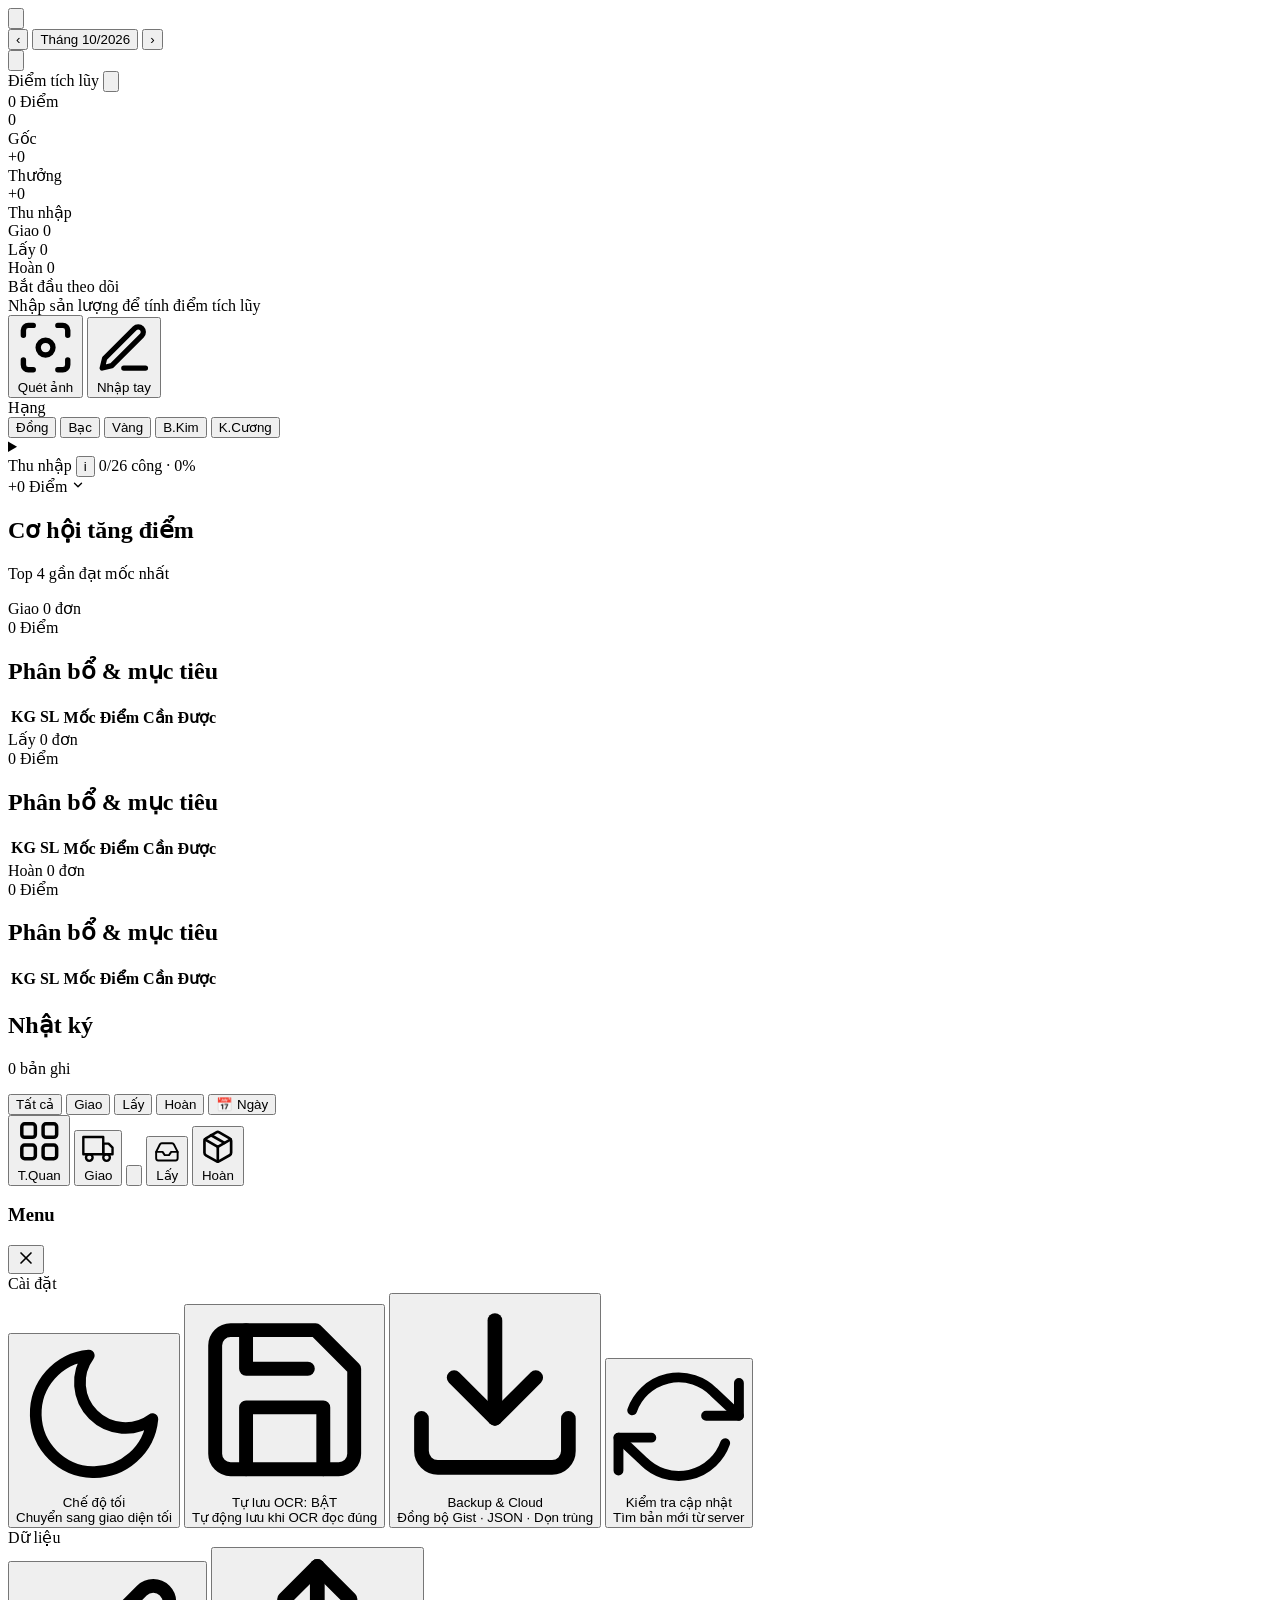
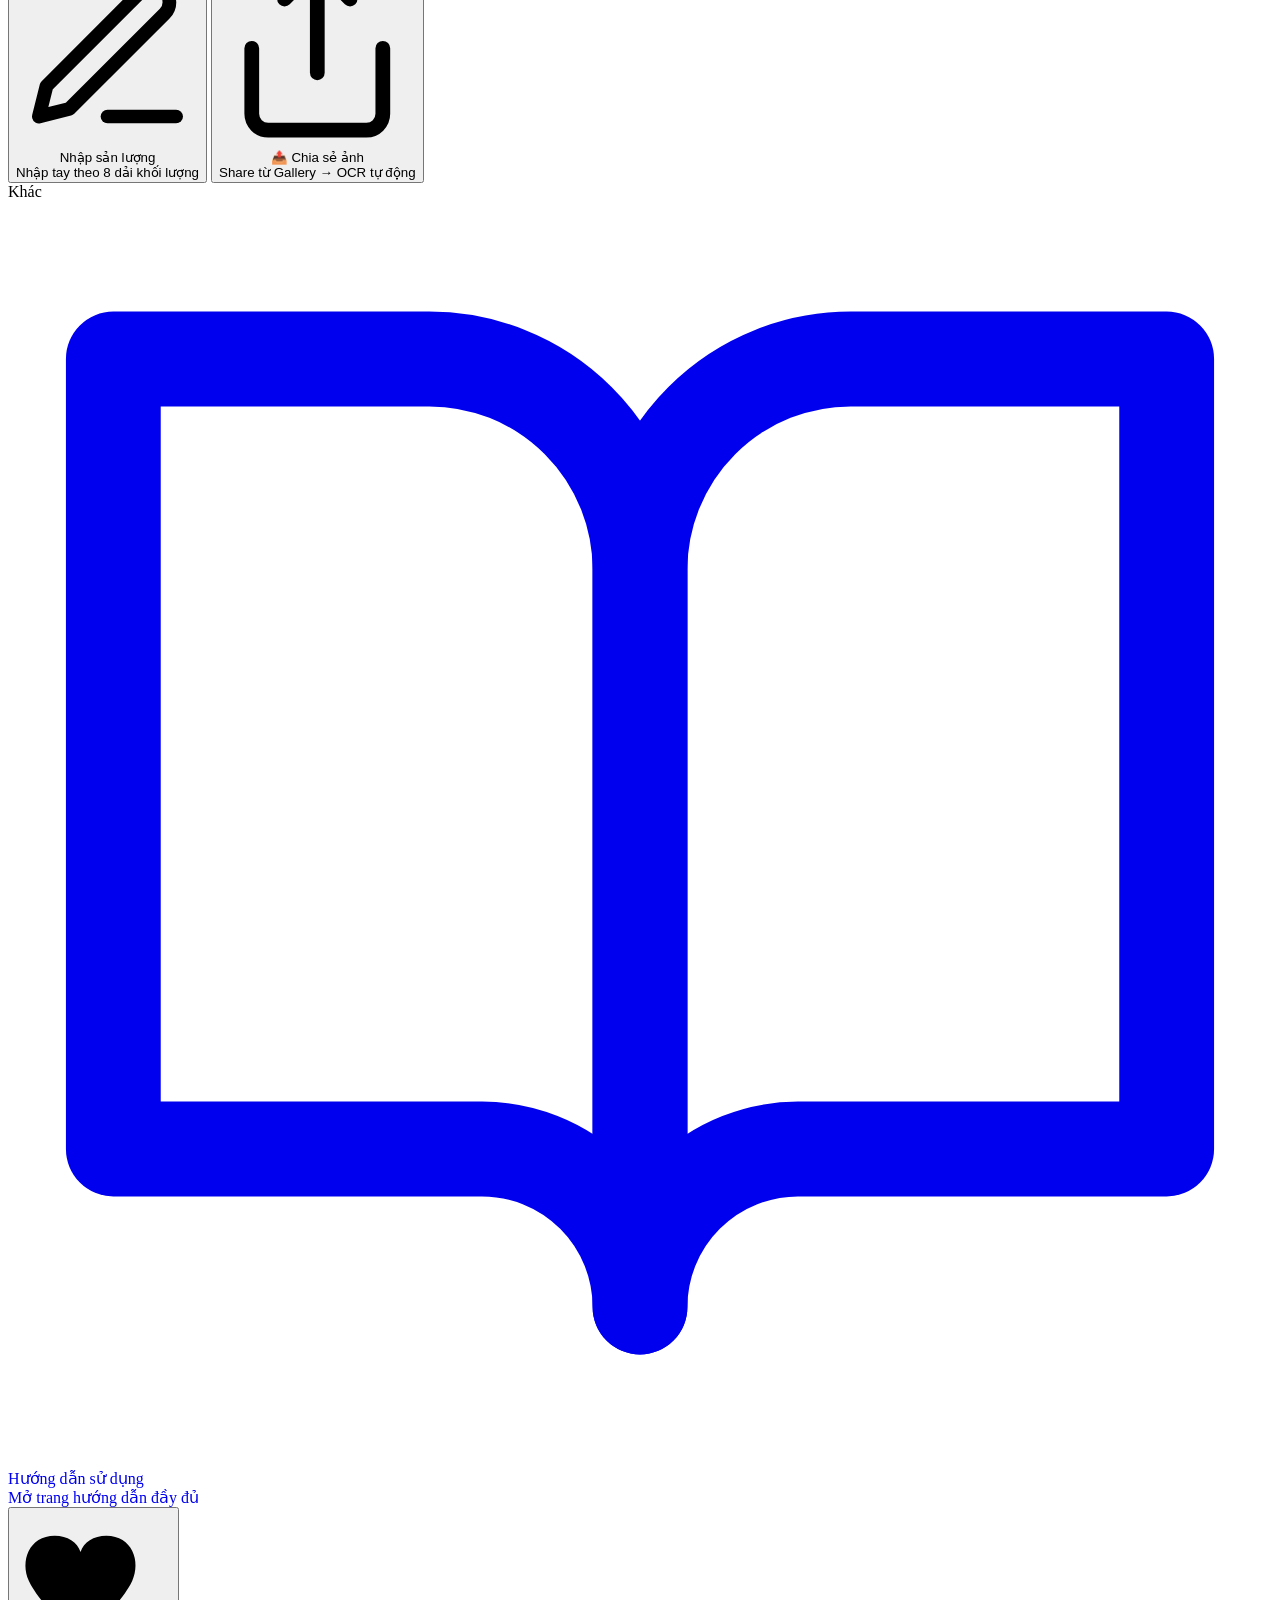
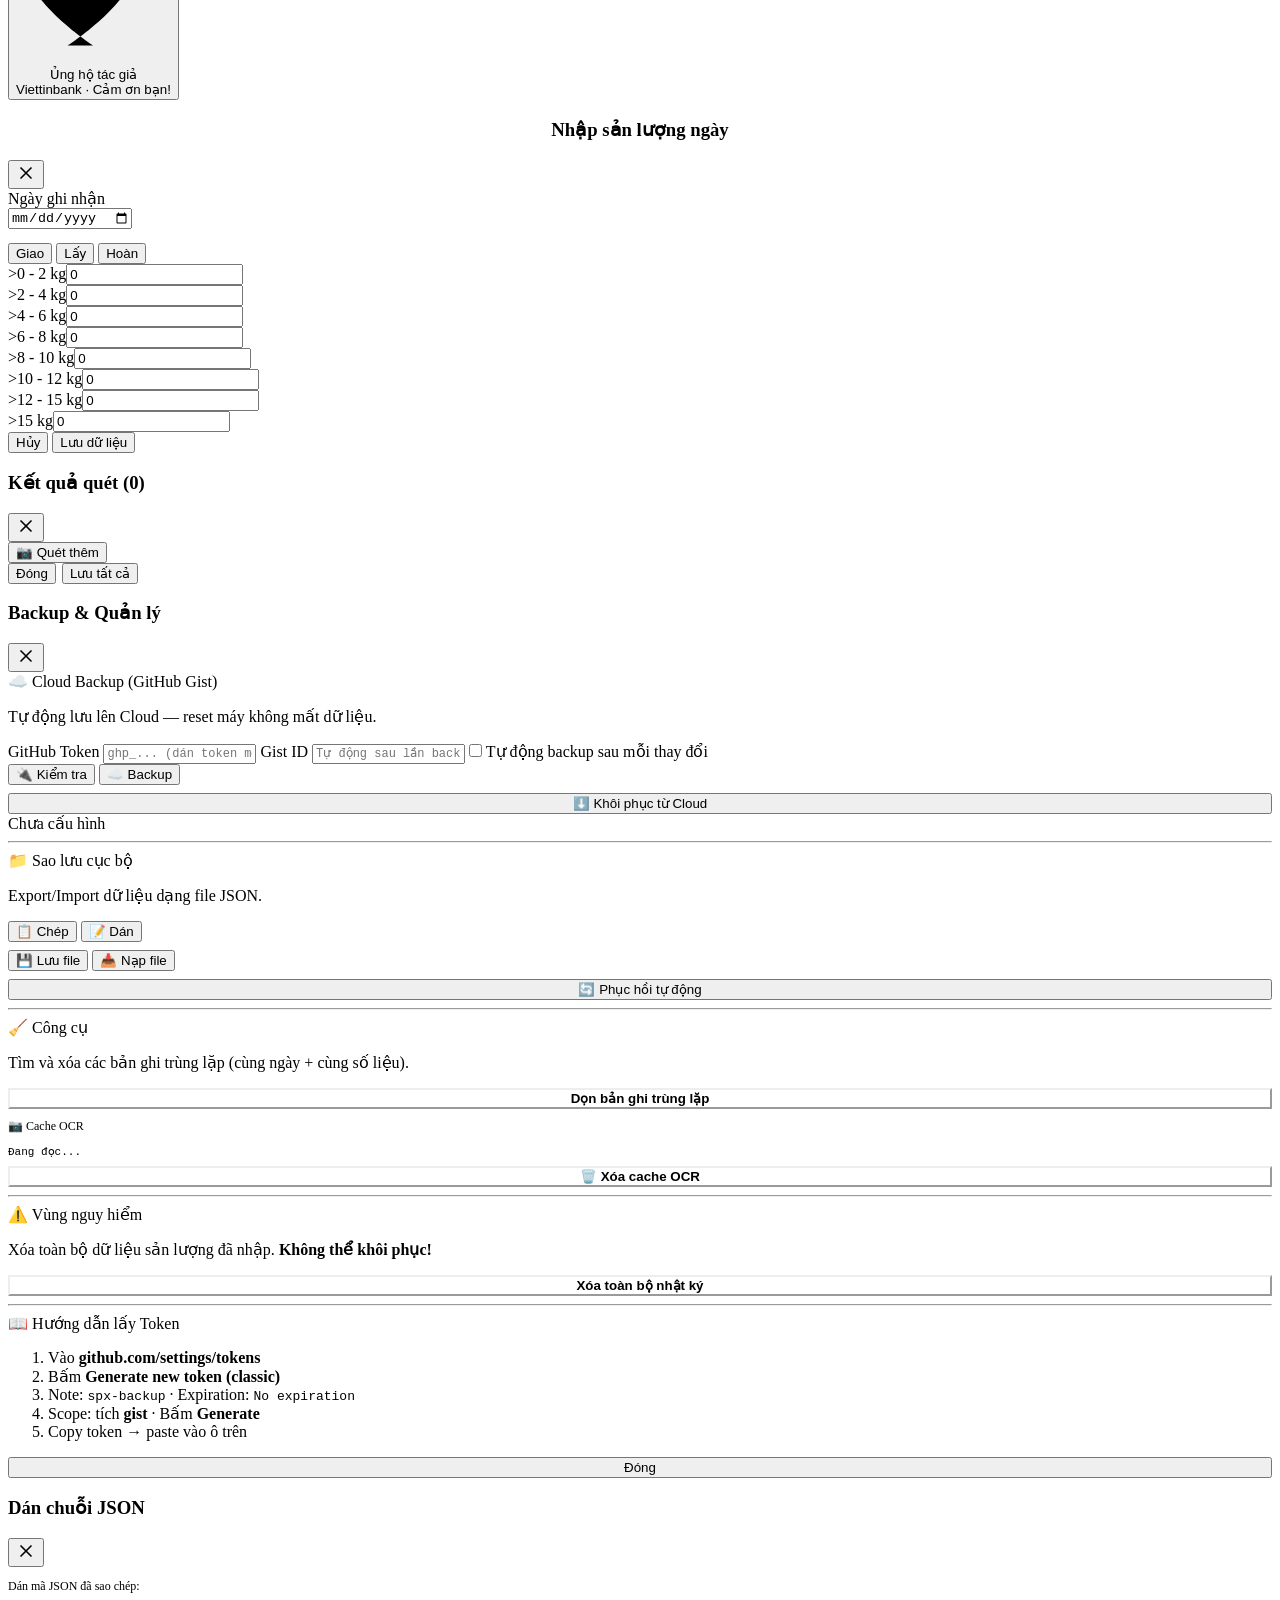
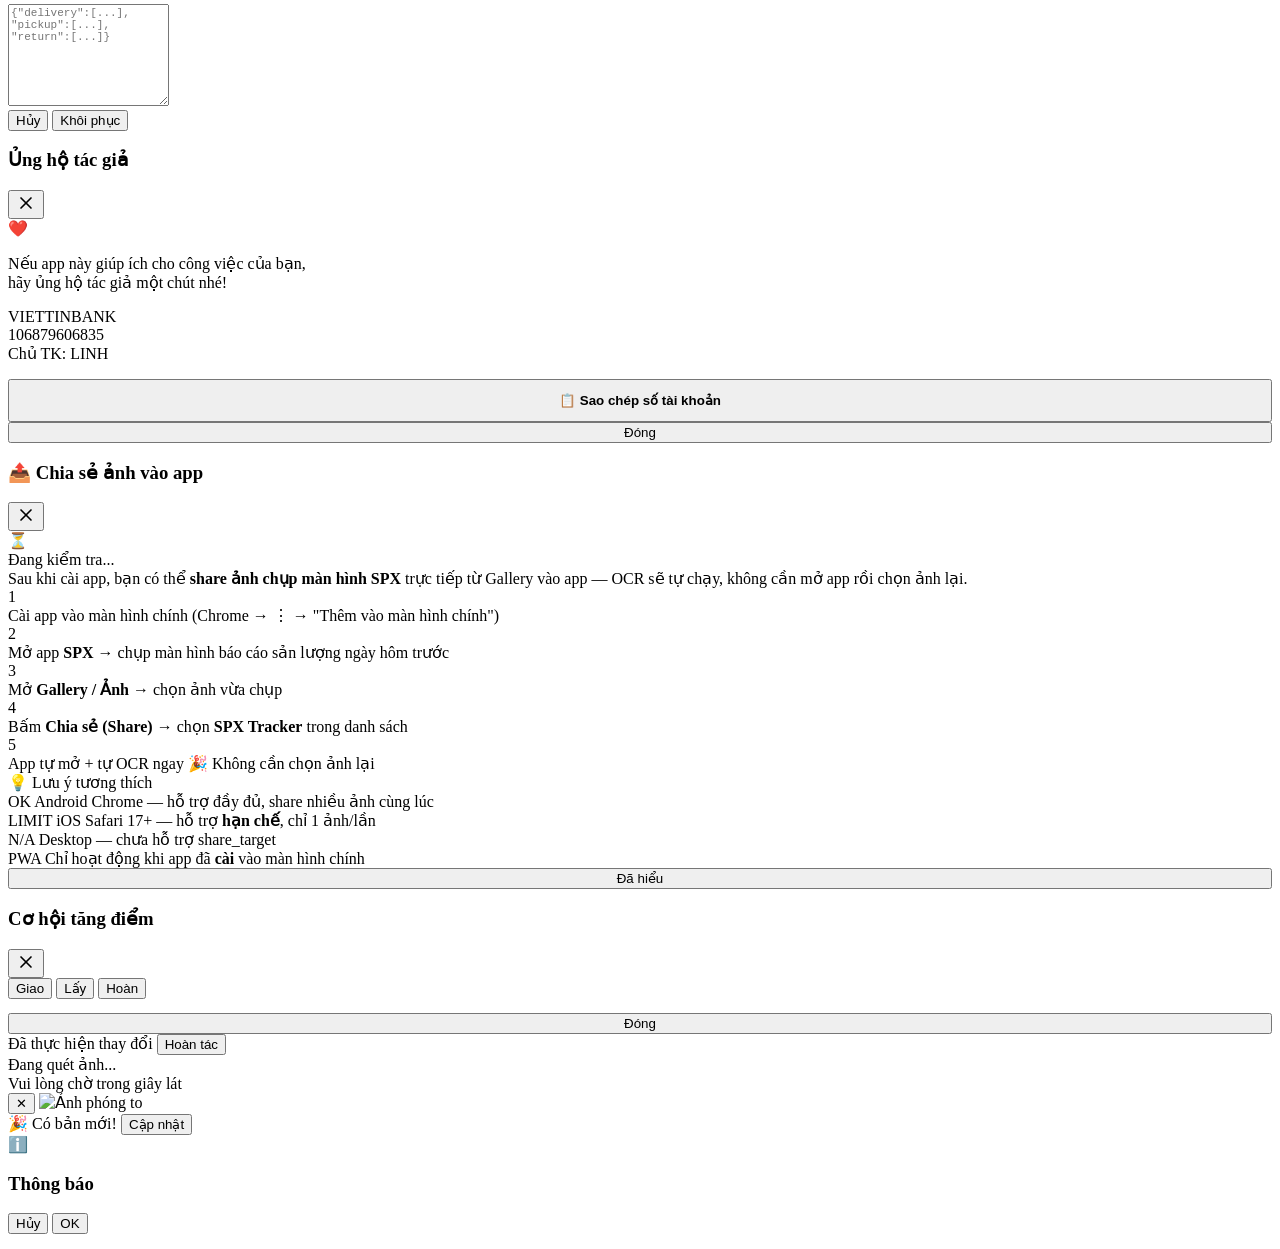
==== index.html @ a28129af "Add files via upload" ====
<!DOCTYPE html>
<html lang="vi">
<head>
<meta charset="UTF-8">
<meta name="viewport" content="width=device-width, initial-scale=1.0, maximum-scale=5.0, viewport-fit=cover">
<meta name="apple-mobile-web-app-capable" content="yes">
<meta name="apple-mobile-web-app-status-bar-style" content="black-translucent">
<meta name="theme-color" content="#f8fafc">
<meta name="description" content="Theo dõi sản lượng giao/lấy/hoàn và tính điểm SPX">
<title>Theo Dõi Sản Lượng & Điểm SPX</title>
<link rel="manifest" href="./manifest.json">
<link rel="apple-touch-icon" href="[data-uri]">
<meta name="apple-mobile-web-app-title" content="SPX Tracker">
<link rel="stylesheet" href="./css/style.css">
</head>
<body>

<div class="header-wrapper">
  <div class="header-card">
    <div class="header-row">
      <button class="header-icon-btn" onclick="openMenuModal()" aria-label="Menu">
        <svg viewBox="0 0 24 24" fill="none" stroke="currentColor" stroke-width="2.2" stroke-linecap="round">
          <line x1="3" y1="6" x2="21" y2="6"/>
          <line x1="3" y1="12" x2="21" y2="12"/>
          <line x1="3" y1="18" x2="21" y2="18"/>
        </svg>
      </button>

      <div class="period-cluster">
        <button class="period-arrow-btn" id="periodPrev" onclick="periodPrev()" aria-label="Tháng trước">‹</button>
        <button class="period-label" id="periodLabel" onclick="openPeriodPicker()">Tháng 10/2026</button>
        <button class="period-arrow-btn" id="periodNext" onclick="periodNext()" aria-label="Tháng sau">›</button>
      </div>

      <button class="header-icon-btn" onclick="openHistoryTab()" aria-label="Nhật ký">
        <svg viewBox="0 0 24 24" fill="none" stroke="currentColor" stroke-width="2.2" stroke-linecap="round" stroke-linejoin="round">
          <polyline points="1 4 1 10 7 10"/>
          <path d="M3.51 15a9 9 0 1 0 2.13-9.36L1 10"/>
          <polyline points="12 7 12 12 15 15"/>
        </svg>
      </button>
    </div>
  </div>
  <input type="month" id="monthPickerInput" style="display:none" onchange="jumpToMonth(this.value)">
</div>

<div class="layout-shell">
  <div class="content-area">

    <div id="reminderBanner" class="reminder-banner" style="display:none">
      <div class="reminder-banner-head">
        <span class="reminder-banner-icon" id="reminderIcon">⚠️</span>
        <span class="reminder-banner-title" id="reminderTitle">Chưa quét sản lượng</span>
        <button class="reminder-banner-close" onclick="dismissReminderBanner()" aria-label="Đóng">✕</button>
      </div>
      <div class="reminder-banner-sub" id="reminderSub"></div>
      <div class="reminder-banner-actions">
        <button class="reminder-btn-secondary" id="reminderSecondaryBtn" onclick="openHistoryTab()" style="display:none">Xem chi tiết</button>
        <button class="reminder-btn-primary" onclick="openOcrPicker()">📷 Quét ngay</button>
      </div>
    </div>

    <div class="tab-panel active" id="tab-overview">
      <main class="app-container">

        <section class="hero" id="overviewHero">
          <div class="hero-top">
            <span class="hero-eyebrow">
              Điểm tích lũy
              <button type="button" class="hero-info-btn" onclick="toggleHeroMetrics()" aria-label="Chi tiết">
                <svg viewBox="0 0 24 24" fill="none" stroke="currentColor" stroke-width="2" stroke-linecap="round" stroke-linejoin="round">
                  <circle cx="12" cy="12" r="9"/>
                  <line x1="12" y1="8" x2="12" y2="12"/>
                  <line x1="12" y1="16" x2="12.01" y2="16"/>
                </svg>
              </button>
            </span>
            <span class="hero-context" id="heroContext"></span>
          </div>

          <div class="hero-data" id="heroData">
            <div class="hero-row-main">
              <div class="hero-value hero-value-tappable" id="overallTotalPoints" onclick="toggleHeroMetrics()" role="button" tabindex="0" aria-label="Xem chi tiết">
                0 <span class="hero-value-unit">Điểm</span>
              </div>
            </div>

            <div class="hero-metrics-wrap" id="heroMetricsWrap">
              <div class="hero-metrics" id="heroMetrics">
                <div class="hero-metric">
                  <div class="hero-metric-value" id="heroBase">0</div>
                  <div class="hero-metric-label">Gốc</div>
                </div>
                <div class="hero-metric">
                  <div class="hero-metric-value" id="heroBonus">+0</div>
                  <div class="hero-metric-label">Thưởng</div>
                </div>
                <div class="hero-metric">
                  <div class="hero-metric-value" id="heroIncome">+0</div>
                  <div class="hero-metric-label">Thu nhập</div>
                </div>
              </div>
            </div>

            <div class="hero-tiles" id="heroTiles">
              <div class="hero-tile hero-tile-giao">
                <span class="hero-tile-label">Giao</span>
                <span class="hero-tile-value" id="heroTileDel">0</span>
              </div>
              <div class="hero-tile hero-tile-lay">
                <span class="hero-tile-label">Lấy</span>
                <span class="hero-tile-value" id="heroTilePick">0</span>
              </div>
              <div class="hero-tile hero-tile-hoan">
                <span class="hero-tile-label">Hoàn</span>
                <span class="hero-tile-value" id="heroTileRet">0</span>
              </div>
            </div>
          </div>

          <div class="hero-empty" id="heroEmpty">
            <div class="hero-empty-title">Bắt đầu theo dõi</div>
            <div class="hero-empty-sub">Nhập sản lượng để tính điểm tích lũy</div>
            <div class="hero-empty-cta">
              <button type="button" class="btn-cta-ocr" onclick="openOcrPicker()">
                <svg viewBox="0 0 24 24" fill="none" stroke="currentColor" stroke-width="2.2" stroke-linecap="round" stroke-linejoin="round">
                  <path d="M3 7V5a2 2 0 0 1 2-2h2"/>
                  <path d="M17 3h2a2 2 0 0 1 2 2v2"/>
                  <path d="M21 17v2a2 2 0 0 1-2 2h-2"/>
                  <path d="M7 21H5a2 2 0 0 1-2-2v-2"/>
                  <circle cx="12" cy="12" r="3"/>
                </svg>
                <span>Quét ảnh</span>
              </button>
              <button type="button" class="btn-cta-manual" onclick="openAddModal()">
                <svg viewBox="0 0 24 24" fill="none" stroke="currentColor" stroke-width="2.2" stroke-linecap="round" stroke-linejoin="round">
                  <path d="M12 20h9"/>
                  <path d="M16.5 3.5a2.121 2.121 0 0 1 3 3L7 19l-4 1 1-4L16.5 3.5z"/>
                </svg>
                <span>Nhập tay</span>
              </button>
            </div>
          </div>
        </section>

        <section class="card card-rank">
          <div class="rank-inline-row">
            <span class="rank-inline-label">Hạng</span>
            <div class="rank-pill-group rank-pill-group-inline">
              <button class="rank-pill" data-rank="dong"      onclick="setRankTier('dong', 0.10, this)">Đồng</button>
              <button class="rank-pill" data-rank="bac"       onclick="setRankTier('bac', 0.15, this)">Bạc</button>
              <button class="rank-pill" data-rank="vang"      onclick="setRankTier('vang', 0.20, this)">Vàng</button>
              <button class="rank-pill" data-rank="bach_kim"  onclick="setRankTier('bach_kim', 0.22, this)">B.Kim</button>
              <button class="rank-pill" data-rank="kim_cuong" onclick="setRankTier('kim_cuong', 0.26, this)">K.Cương</button>
            </div>
          </div>
        </section>

        <details class="card income-section" id="incomeDetails">
          <summary class="income-summary">
            <div class="income-summary-row">
              <div class="income-summary-left">
                <span class="income-summary-title">
                  Thu nhập
                  <button class="info-icon" type="button"
                          onclick="event.preventDefault(); event.stopPropagation(); showIncomeInfo()"
                          aria-label="Trợ giúp">i</button>
                </span>
                <span class="income-summary-days" id="incomeDayCount">0/26 công · 0%</span>
              </div>
              <div class="income-summary-right">
                <span class="income-summary-value" id="incomeTotalDisplay">+0 Điểm</span>
                <span class="income-chevron">
                  <svg width="14" height="14" viewBox="0 0 24 24" fill="none" stroke="currentColor" stroke-width="2.4" stroke-linecap="round" stroke-linejoin="round">
                    <polyline points="6 9 12 15 18 9"/>
                  </svg>
                </span>
              </div>
            </div>
            <div class="income-progress">
              <div class="income-progress-fill" id="incomeProgressFill"></div>
            </div>
          </summary>

          <div class="income-content">
            <div class="salary-month-hint" id="salaryMonthHint">📅 Áp dụng cho: Tháng 10/2026</div>

            <div class="income-row income-row-region">
              <span class="income-row-label">Khu vực tính công</span>
              <div class="region-pill-group">
                <button type="button" class="region-pill" data-region="mien" onclick="changeRegion('mien', this)">
                  <span>MIỀN TRUNG</span>
                </button>
                <button type="button" class="region-pill" data-region="hcm_hn" onclick="changeRegion('hcm_hn', this)">
                  <span>TP.HCM · HN</span>
                </button>
              </div>
            </div>
            <div class="income-row">
              <span class="income-row-label">LCB</span>
              <div class="income-row-input">
                <input type="number" inputmode="numeric" id="salaryBaseInput" value="0" min="0" oninput="saveSalaryConfig()" onchange="saveSalaryConfig()">
                <span class="income-unit">đ/tháng</span>
              </div>
            </div>
            <div class="income-row">
              <span class="income-row-label">Bưu cục</span>
              <div class="income-row-input">
                <input type="number" inputmode="numeric" id="manualBuuCucInput" value="0" min="0" oninput="saveManualPoints()" onchange="saveManualPoints()">
                <span class="income-unit">đ/tháng</span>
              </div>
            </div>
            <div class="income-row">
              <span class="income-row-label">Tài xế</span>
              <div class="income-row-input">
                <input type="number" inputmode="numeric" id="manualTaiXeInput" value="0" min="0" oninput="saveManualPoints()" onchange="saveManualPoints()">
                <span class="income-unit">đ/tháng</span>
              </div>
            </div>

            <div class="taixe-condition-banner" id="taixeConditionBanner" style="display:none">
              <div class="taixe-banner-head">
                <span class="taixe-banner-icon" id="taixeBannerIcon">⚠️</span>
                <span class="taixe-banner-title" id="taixeBannerTitle">Chưa đủ điều kiện cộng Tài xế</span>
              </div>
              <div class="taixe-banner-progress-text" id="taixeProgressText">
                Đơn Giao: 388/1,500
              </div>
              <div class="taixe-banner-progress-bar">
                <div class="taixe-banner-progress-fill" id="taixeProgressFill"></div>
              </div>
              <div class="taixe-banner-sub" id="taixeBannerSub">Còn thiếu 1,112 đơn</div>
            </div>

            <div class="income-summary-box">
              <div class="income-summary-line">
                <span>Lương 1 công</span>
                <span id="incomePerDayText">0 Điểm/công</span>
              </div>
              <div class="income-summary-line total">
                <span>Đã tích lũy</span>
                <b id="incomeTotalDisplayInner">+0 Điểm</b>
              </div>
            </div>
            <button class="btn btn-primary income-save-btn" onclick="forceSaveConfig()">Lưu cấu hình tháng này</button>
          </div>
        </details>

        <section class="card" id="opportunityCard">
          <div class="card-head">
            <div>
              <h2 class="card-title">Cơ hội tăng điểm</h2>
              <p class="card-sub">Top 4 gần đạt mốc nhất</p>
            </div>
          </div>
          <div id="overviewMilestoneList"></div>
          <button type="button" class="view-all-opp-btn" id="viewAllOpportunitiesBtn" onclick="openAllOpportunitiesModal()" style="display:none">
            <span>Xem tất cả</span>
            <svg viewBox="0 0 24 24" fill="none" stroke="currentColor" stroke-width="2.2" stroke-linecap="round" stroke-linejoin="round">
              <polyline points="9 18 15 12 9 6"/>
            </svg>
          </button>
        </section>

      </main>
    </div>

    <div class="tab-panel" id="tab-delivery">
      <main class="app-container">
        <section class="hero hero-sm hero-giao">
          <div class="hero-top">
            <span class="hero-eyebrow">Giao</span>
            <span class="hero-pill" id="delTotalOrders">0 đơn</span>
          </div>
          <div class="hero-value" id="delTotalPoints">0 <span class="hero-value-unit">Điểm</span></div>
        </section>
        <section class="card card-flush">
          <div class="card-head-pad">
            <h2 class="card-title">Phân bổ & mục tiêu</h2>
          </div>
          <div class="table-scroll table-clean">
            <table>
              <thead>
                <tr>
                  <th>KG</th>
                  <th>SL</th>
                  <th>Mốc</th>
                  <th>Điểm</th>
                  <th class="th-right">Cần</th>
                  <th class="th-right">Được</th>
                </tr>
              </thead>
              <tbody id="delTableBody"></tbody>
            </table>
          </div>
        </section>
      </main>
    </div>

    <div class="tab-panel" id="tab-pickup">
      <main class="app-container">
        <section class="hero hero-sm hero-lay">
          <div class="hero-top">
            <span class="hero-eyebrow">Lấy</span>
            <span class="hero-pill" id="pickTotalOrders">0 đơn</span>
          </div>
          <div class="hero-value" id="pickTotalPoints">0 <span class="hero-value-unit">Điểm</span></div>
        </section>
        <section class="card card-flush">
          <div class="card-head-pad">
            <h2 class="card-title">Phân bổ & mục tiêu</h2>
          </div>
          <div class="table-scroll table-clean">
            <table>
              <thead>
                <tr>
                  <th>KG</th>
                  <th>SL</th>
                  <th>Mốc</th>
                  <th>Điểm</th>
                  <th class="th-right">Cần</th>
                  <th class="th-right">Được</th>
                </tr>
              </thead>
              <tbody id="pickTableBody"></tbody>
            </table>
          </div>
        </section>
      </main>
    </div>

    <div class="tab-panel" id="tab-return">
      <main class="app-container">
        <section class="hero hero-sm hero-hoan">
          <div class="hero-top">
            <span class="hero-eyebrow">Hoàn</span>
            <span class="hero-pill" id="retTotalOrders">0 đơn</span>
          </div>
          <div class="hero-value" id="retTotalPoints">0 <span class="hero-value-unit">Điểm</span></div>
        </section>
        <section class="card card-flush">
          <div class="card-head-pad">
            <h2 class="card-title">Phân bổ & mục tiêu</h2>
          </div>
          <div class="table-scroll table-clean">
            <table>
              <thead>
                <tr>
                  <th>KG</th>
                  <th>SL</th>
                  <th>Mốc</th>
                  <th>Điểm</th>
                  <th class="th-right">Cần</th>
                  <th class="th-right">Được</th>
                </tr>
              </thead>
              <tbody id="retTableBody"></tbody>
            </table>
          </div>
        </section>
      </main>
    </div>

    <div class="tab-panel" id="tab-history">
      <main class="app-container">
        <section class="card">
          <div class="card-head">
            <div>
              <h2 class="card-title">Nhật ký</h2>
              <p class="card-sub" id="histCountNote">0 bản ghi</p>
            </div>
          </div>
          <div class="filter-bar">
            <button class="filter-btn active" onclick="setHistFilter('all', this)">Tất cả</button>
            <button class="filter-btn" onclick="setHistFilter('delivery', this)">Giao</button>
            <button class="filter-btn" onclick="setHistFilter('pickup', this)">Lấy</button>
            <button class="filter-btn" onclick="setHistFilter('return', this)">Hoàn</button>
            <button class="filter-btn filter-btn-date" id="histFilterDateBtn" onclick="openHistoryDatePicker()">📅 Ngày</button>
          </div>

          <div id="historyEntries"></div>
        </section>
      </main>
    </div>

  </div>
</div>

<aside class="bottom-nav">
  <button class="nav-btn active" data-tab="overview" onclick="switchMainTab('overview', this)" aria-label="Tổng quan">
    <svg class="nav-icon" viewBox="0 0 24 24" fill="none" stroke="currentColor" stroke-width="1.8" stroke-linecap="round" stroke-linejoin="round">
      <rect x="3" y="3" width="7" height="7" rx="1.5"/>
      <rect x="14" y="3" width="7" height="7" rx="1.5"/>
      <rect x="3" y="14" width="7" height="7" rx="1.5"/>
      <rect x="14" y="14" width="7" height="7" rx="1.5"/>
    </svg>
    <span class="nav-label">T.Quan</span>
  </button>

  <button class="nav-btn" data-tab="delivery" onclick="switchMainTab('delivery', this)" aria-label="Giao">
    <svg class="nav-icon" viewBox="0 0 24 24" fill="none" stroke="currentColor" stroke-width="1.8" stroke-linecap="round" stroke-linejoin="round">
      <path d="M1 3h15v13H1z"/>
      <path d="M16 8h4l3 3v5h-7V8z"/>
      <circle cx="5.5" cy="18.5" r="2.5"/>
      <circle cx="18.5" cy="18.5" r="2.5"/>
    </svg>
    <span class="nav-label">Giao</span>
  </button>

  <button class="nav-btn-fab" onclick="openOcrPicker()" aria-label="Quét ảnh">
    <span class="fab-icon">
      <svg viewBox="0 0 24 24" fill="none" stroke="currentColor" stroke-width="2" stroke-linecap="round" stroke-linejoin="round">
        <path d="M3 7V5a2 2 0 0 1 2-2h2"/>
        <path d="M17 3h2a2 2 0 0 1 2 2v2"/>
        <path d="M21 17v2a2 2 0 0 1-2 2h-2"/>
        <path d="M7 21H5a2 2 0 0 1-2-2v-2"/>
        <circle cx="12" cy="12" r="3"/>
      </svg>
    </span>
  </button>

  <button class="nav-btn" data-tab="pickup" onclick="switchMainTab('pickup', this)" aria-label="Lấy">
    <svg class="nav-icon" viewBox="0 0 24 24" fill="none" stroke="currentColor" stroke-width="1.8" stroke-linecap="round" stroke-linejoin="round">
      <path d="M22 12h-6l-2 3h-4l-2-3H2"/>
      <path d="M5.45 5.11 2 12v6a2 2 0 0 0 2 2h16a2 2 0 0 0 2-2v-6l-3.45-6.89A2 2 0 0 0 16.76 4H7.24a2 2 0 0 0-1.79 1.11z"/>
    </svg>
    <span class="nav-label">Lấy</span>
  </button>

  <button class="nav-btn" data-tab="return" onclick="switchMainTab('return', this)" aria-label="Hoàn">
    <svg class="nav-icon" viewBox="0 0 24 24" fill="none" stroke="currentColor" stroke-width="1.8" stroke-linecap="round" stroke-linejoin="round">
      <path d="M16.5 9.4 7.5 4.21"/>
      <path d="M21 16V8a2 2 0 0 0-1-1.73l-7-4a2 2 0 0 0-2 0l-7 4A2 2 0 0 0 3 8v8a2 2 0 0 0 1 1.73l7 4a2 2 0 0 0 2 0l7-4A2 2 0 0 0 21 16z"/>
      <polyline points="3.27 6.96 12 12.01 20.73 6.96"/>
      <line x1="12" y1="22.08" x2="12" y2="12"/>
    </svg>
    <span class="nav-label">Hoàn</span>
  </button>
</aside>

<input type="file" id="ocrFileInput" accept="image/*" multiple style="display:none;" onchange="handleOcrImage(event)">
<input type="date" id="historyDatePickerInput" style="display:none" onchange="applyHistoryDateFilter(this.value)">

<div class="modal-shade" id="menuModal" onclick="if(event.target===this)closeMenuModal()">
  <div class="modal-box menu-modal-box">
    <div class="modal-box-head">
      <h3>Menu</h3>
      <button class="modal-close-btn" onclick="closeMenuModal()" aria-label="Đóng">
        <svg width="20" height="20" viewBox="0 0 24 24" fill="none" stroke="currentColor" stroke-width="2" stroke-linecap="round">
          <line x1="18" y1="6" x2="6" y2="18"/>
          <line x1="6" y1="6" x2="18" y2="18"/>
        </svg>
      </button>
    </div>
    <div class="modal-body menu-body">

      <div class="menu-section-label">Cài đặt</div>
      <button class="menu-item" onclick="toggleThemeFromMenu()">
        <span class="menu-icon">
          <svg viewBox="0 0 24 24" fill="none" stroke="currentColor" stroke-width="1.8" stroke-linecap="round" stroke-linejoin="round">
            <path d="M21 12.79A9 9 0 1 1 11.21 3 7 7 0 0 0 21 12.79z"/>
          </svg>
        </span>
        <div class="menu-text">
          <div class="menu-title" id="menuThemeTitle">Chế độ tối</div>
          <div class="menu-sub" id="menuThemeSub">Chuyển sang giao diện tối</div>
        </div>
      </button>

      <button class="menu-item" onclick="toggleAutoSaveOCRFromMenu()">
        <span class="menu-icon">
          <svg viewBox="0 0 24 24" fill="none" stroke="currentColor" stroke-width="1.8" stroke-linecap="round" stroke-linejoin="round">
            <path d="M19 21H5a2 2 0 0 1-2-2V5a2 2 0 0 1 2-2h11l5 5v11a2 2 0 0 1-2 2z"/>
            <polyline points="17 21 17 13 7 13 7 21"/>
            <polyline points="7 3 7 8 15 8"/>
          </svg>
        </span>
        <div class="menu-text">
          <div class="menu-title" id="menuAutoSaveTitle">Tự lưu OCR: BẬT</div>
          <div class="menu-sub" id="menuAutoSaveSub">Tự động lưu khi OCR đọc đúng</div>
        </div>
      </button>

      <button class="menu-item" onclick="closeMenuModal();openSettingsModal()">
        <span class="menu-icon">
          <svg viewBox="0 0 24 24" fill="none" stroke="currentColor" stroke-width="1.8" stroke-linecap="round" stroke-linejoin="round">
            <path d="M21 15v4a2 2 0 0 1-2 2H5a2 2 0 0 1-2-2v-4"/>
            <polyline points="7 10 12 15 17 10"/>
            <line x1="12" y1="15" x2="12" y2="3"/>
          </svg>
        </span>
        <div class="menu-text">
          <div class="menu-title">Backup & Cloud</div>
          <div class="menu-sub">Đồng bộ Gist · JSON · Dọn trùng</div>
        </div>
      </button>

      <button class="menu-item" onclick="closeMenuModal();checkVersion()">
        <span class="menu-icon">
          <svg viewBox="0 0 24 24" fill="none" stroke="currentColor" stroke-width="1.8" stroke-linecap="round" stroke-linejoin="round">
            <polyline points="23 4 23 10 17 10"/>
            <polyline points="1 20 1 14 7 14"/>
            <path d="M3.51 9a9 9 0 0 1 14.85-3.36L23 10M1 14l4.64 4.36A9 9 0 0 0 20.49 15"/>
          </svg>
        </span>
        <div class="menu-text">
          <div class="menu-title">Kiểm tra cập nhật</div>
          <div class="menu-sub">Tìm bản mới từ server</div>
        </div>
      </button>

      <div class="menu-section-label">Dữ liệu</div>
      <button class="menu-item" onclick="closeMenuModal();openAddModal()">
        <span class="menu-icon">
          <svg viewBox="0 0 24 24" fill="none" stroke="currentColor" stroke-width="1.8" stroke-linecap="round" stroke-linejoin="round">
            <path d="M12 20h9"/>
            <path d="M16.5 3.5a2.121 2.121 0 0 1 3 3L7 19l-4 1 1-4L16.5 3.5z"/>
          </svg>
        </span>
        <div class="menu-text">
          <div class="menu-title">Nhập sản lượng</div>
          <div class="menu-sub">Nhập tay theo 8 dải khối lượng</div>
        </div>
      </button>

      <button class="menu-item" onclick="closeMenuModal();openShareTargetModal()">
        <span class="menu-icon">
          <svg viewBox="0 0 24 24" fill="none" stroke="currentColor" stroke-width="1.8" stroke-linecap="round" stroke-linejoin="round">
            <path d="M4 12v8a2 2 0 0 0 2 2h12a2 2 0 0 0 2-2v-8"/>
            <polyline points="16 6 12 2 8 6"/>
            <line x1="12" y1="2" x2="12" y2="15"/>
          </svg>
        </span>
        <div class="menu-text">
          <div class="menu-title">📤 Chia sẻ ảnh</div>
          <div class="menu-sub">Share từ Gallery → OCR tự động</div>
        </div>
      </button>

      <div class="menu-section-label">Khác</div>
      <a class="menu-item" href="./guide.html" style="text-decoration:none">
        <span class="menu-icon">
          <svg viewBox="0 0 24 24" fill="none" stroke="currentColor" stroke-width="1.8" stroke-linecap="round" stroke-linejoin="round">
            <path d="M2 3h6a4 4 0 0 1 4 4v14a3 3 0 0 0-3-3H2z"/>
            <path d="M22 3h-6a4 4 0 0 0-4 4v14a3 3 0 0 1 3-3h7z"/>
          </svg>
        </span>
        <div class="menu-text">
          <div class="menu-title">Hướng dẫn sử dụng</div>
          <div class="menu-sub">Mở trang hướng dẫn đầy đủ</div>
        </div>
      </a>

      <button class="menu-item" onclick="closeMenuModal();openCoffeeModal()">
        <span class="menu-icon menu-icon-heart">
          <svg viewBox="0 0 24 24" fill="currentColor">
            <path d="M12 21s-7.5-4.8-10-10c-1.4-3 0-7 4-7 2 0 3.5 1 4 2.5.5-1.5 2-2.5 4-2.5 4 0 5.4 4 4 7-2.5 5.2-10 10-10 10z"/>
          </svg>
        </span>
        <div class="menu-text">
          <div class="menu-title">Ủng hộ tác giả</div>
          <div class="menu-sub">Viettinbank · Cảm ơn bạn!</div>
        </div>
      </button>

    </div>
  </div>
</div>

<div class="modal-shade" id="entryModal">
  <div class="modal-box">
    <div class="modal-box-head">
      <button class="modal-back-btn" id="backToBatchBtn" onclick="backToBatch()" style="display:none">← Quay lại</button>
      <h3 id="modalTitle" style="flex:1;text-align:center;">Nhập sản lượng ngày</h3>
      <button class="modal-close-btn" onclick="closeModal()" aria-label="Đóng">
        <svg width="20" height="20" viewBox="0 0 24 24" fill="none" stroke="currentColor" stroke-width="2" stroke-linecap="round">
          <line x1="18" y1="6" x2="6" y2="18"/>
          <line x1="6" y1="6" x2="18" y2="18"/>
        </svg>
      </button>
    </div>
    <div class="modal-body">
      <input type="hidden" id="editEntryId" value="">
      <input type="hidden" id="editEntryType" value="">
      <div style="margin-bottom:14px;max-width:180px">
        <label class="form-label">Ngày ghi nhận</label>
        <input type="date" id="inputDate" class="input-control">
      </div>
      <div class="modal-tabs" id="modalSubTabGroup">
        <button type="button" class="modal-tab-btn active tab-del" id="subtab-btn-del" onclick="switchModalSubTab('del')">Giao</button>
        <button type="button" class="modal-tab-btn tab-pick" id="subtab-btn-pick" onclick="switchModalSubTab('pick')">Lấy</button>
        <button type="button" class="modal-tab-btn tab-ret" id="subtab-btn-ret" onclick="switchModalSubTab('ret')">Hoàn</button>
      </div>
      <div class="modal-section-card card-del modal-subtab-pane" id="pane-del">
        <div class="weights-horizontal-grid">
          <div class="weight-input-item"><label>&gt;0 - 2 kg</label><input type="number" inputmode="numeric" id="del_inp_0_2" class="input-control auto-clear" value="0" min="0"></div>
          <div class="weight-input-item"><label>&gt;2 - 4 kg</label><input type="number" inputmode="numeric" id="del_inp_2_4" class="input-control auto-clear" value="0" min="0"></div>
          <div class="weight-input-item"><label>&gt;4 - 6 kg</label><input type="number" inputmode="numeric" id="del_inp_4_6" class="input-control auto-clear" value="0" min="0"></div>
          <div class="weight-input-item"><label>&gt;6 - 8 kg</label><input type="number" inputmode="numeric" id="del_inp_6_8" class="input-control auto-clear" value="0" min="0"></div>
          <div class="weight-input-item"><label>&gt;8 - 10 kg</label><input type="number" inputmode="numeric" id="del_inp_8_10" class="input-control auto-clear" value="0" min="0"></div>
          <div class="weight-input-item"><label>&gt;10 - 12 kg</label><input type="number" inputmode="numeric" id="del_inp_10_12" class="input-control auto-clear" value="0" min="0"></div>
          <div class="weight-input-item"><label>&gt;12 - 15 kg</label><input type="number" inputmode="numeric" id="del_inp_12_15" class="input-control auto-clear" value="0" min="0"></div>
          <div class="weight-input-item"><label>&gt;15 kg</label><input type="number" inputmode="numeric" id="del_inp_over_15" class="input-control auto-clear" value="0" min="0"></div>
        </div>
      </div>
      <div class="modal-section-card card-pick modal-subtab-pane" id="pane-pick" style="display:none">
        <div class="weights-horizontal-grid">
          <div class="weight-input-item"><label>&gt;0 - 2 kg</label><input type="number" inputmode="numeric" id="pick_inp_0_2" class="input-control auto-clear" value="0" min="0"></div>
          <div class="weight-input-item"><label>&gt;2 - 4 kg</label><input type="number" inputmode="numeric" id="pick_inp_2_4" class="input-control auto-clear" value="0" min="0"></div>
          <div class="weight-input-item"><label>&gt;4 - 6 kg</label><input type="number" inputmode="numeric" id="pick_inp_4_6" class="input-control auto-clear" value="0" min="0"></div>
          <div class="weight-input-item"><label>&gt;6 - 8 kg</label><input type="number" inputmode="numeric" id="pick_inp_6_8" class="input-control auto-clear" value="0" min="0"></div>
          <div class="weight-input-item"><label>&gt;8 - 10 kg</label><input type="number" inputmode="numeric" id="pick_inp_8_10" class="input-control auto-clear" value="0" min="0"></div>
          <div class="weight-input-item"><label>&gt;10 - 12 kg</label><input type="number" inputmode="numeric" id="pick_inp_10_12" class="input-control auto-clear" value="0" min="0"></div>
          <div class="weight-input-item"><label>&gt;12 - 15 kg</label><input type="number" inputmode="numeric" id="pick_inp_12_15" class="input-control auto-clear" value="0" min="0"></div>
          <div class="weight-input-item"><label>&gt;15 kg</label><input type="number" inputmode="numeric" id="pick_inp_over_15" class="input-control auto-clear" value="0" min="0"></div>
        </div>
      </div>
      <div class="modal-section-card card-ret modal-subtab-pane" id="pane-ret" style="display:none">
        <div class="weights-horizontal-grid">
          <div class="weight-input-item"><label>&gt;0 - 2 kg</label><input type="number" inputmode="numeric" id="ret_inp_0_2" class="input-control auto-clear" value="0" min="0"></div>
          <div class="weight-input-item"><label>&gt;2 - 4 kg</label><input type="number" inputmode="numeric" id="ret_inp_2_4" class="input-control auto-clear" value="0" min="0"></div>
          <div class="weight-input-item"><label>&gt;4 - 6 kg</label><input type="number" inputmode="numeric" id="ret_inp_4_6" class="input-control auto-clear" value="0" min="0"></div>
          <div class="weight-input-item"><label>&gt;6 - 8 kg</label><input type="number" inputmode="numeric" id="ret_inp_6_8" class="input-control auto-clear" value="0" min="0"></div>
          <div class="weight-input-item"><label>&gt;8 - 10 kg</label><input type="number" inputmode="numeric" id="ret_inp_8_10" class="input-control auto-clear" value="0" min="0"></div>
          <div class="weight-input-item"><label>&gt;10 - 12 kg</label><input type="number" inputmode="numeric" id="ret_inp_10_12" class="input-control auto-clear" value="0" min="0"></div>
          <div class="weight-input-item"><label>&gt;12 - 15 kg</label><input type="number" inputmode="numeric" id="ret_inp_12_15" class="input-control auto-clear" value="0" min="0"></div>
          <div class="weight-input-item"><label>&gt;15 kg</label><input type="number" inputmode="numeric" id="ret_inp_over_15" class="input-control auto-clear" value="0" min="0"></div>
        </div>
      </div>
      <div class="ocr-preview-box" id="ocrPreviewBox" style="display:none">
        <div class="ocr-preview-label">
          <span>Ảnh gốc — đối chiếu số</span>
          <span class="ocr-hide-btn" onclick="document.getElementById('ocrPreviewBox').style.display='none'">Ẩn</span>
        </div>
        <img class="ocr-preview-img" id="ocrPreviewImg" alt="Ảnh đã quét" onclick="openOcrLightbox()">
        <div style="text-align:right;margin-top:8px">
          <button type="button" id="ocrDebugToggle" onclick="toggleOcrDebugText()" style="background:transparent;border:1px solid var(--border);color:var(--text-3);font-size:10px;padding:4px 10px;border-radius:6px;cursor:pointer;font-family:inherit;font-weight:600">Xem log</button>
        </div>
        <pre id="ocrDebugText" style="display:none;background:#0d1117;color:#3fb950;font-family:'JetBrains Mono',monospace;font-size:10px;line-height:1.5;padding:10px;margin-top:10px;border-radius:6px;max-height:250px;overflow:auto;white-space:pre-wrap;word-break:break-all;border:1px solid #30363d"></pre>
      </div>
    </div>
    <div class="modal-box-foot">
      <button class="btn" onclick="closeModal()">Hủy</button>
      <button class="btn btn-primary" onclick="saveRecord()">Lưu dữ liệu</button>
    </div>
  </div>
</div>

<div class="modal-shade" id="batchOcrModal">
  <div class="modal-box">
    <div class="modal-box-head">
      <h3>Kết quả quét (<span id="batchCount">0</span>)</h3>
      <button class="modal-close-btn" onclick="closeBatchOcrModal()" aria-label="Đóng">
        <svg width="20" height="20" viewBox="0 0 24 24" fill="none" stroke="currentColor" stroke-width="2" stroke-linecap="round">
          <line x1="18" y1="6" x2="6" y2="18"/>
          <line x1="6" y1="6" x2="18" y2="18"/>
        </svg>
      </button>
    </div>
    <div class="modal-body">
      <div id="batchList"></div>
    </div>
    <div class="modal-box-foot" style="justify-content:space-between;flex-wrap:wrap;gap:6px">
      <button class="btn btn-ocr" onclick="appendBatchFiles()">📷 Quét thêm</button>
      <div style="display:flex;gap:6px;margin-left:auto">
        <button class="btn" onclick="closeBatchOcrModal()">Đóng</button>
        <button class="btn btn-primary" onclick="saveBatchAll()">Lưu tất cả</button>
      </div>
    </div>
  </div>
</div>

<div class="modal-shade" id="settingsModal" onclick="if(event.target===this)closeSettingsModal()">
  <div class="modal-box">
    <div class="modal-box-head">
      <h3>Backup & Quản lý</h3>
      <button class="modal-close-btn" onclick="closeSettingsModal()" aria-label="Đóng">
        <svg width="20" height="20" viewBox="0 0 24 24" fill="none" stroke="currentColor" stroke-width="2" stroke-linecap="round">
          <line x1="18" y1="6" x2="6" y2="18"/>
          <line x1="6" y1="6" x2="18" y2="18"/>
        </svg>
      </button>
    </div>
    <div class="modal-body">

      <div class="settings-section-title">☁️ Cloud Backup (GitHub Gist)</div>
      <p class="settings-hint">Tự động lưu lên Cloud — reset máy không mất dữ liệu.</p>

      <label class="settings-label">GitHub Token</label>
      <input type="password" id="ghTokenInput" class="input-control" placeholder="ghp_... (dán token mới)" style="font-family:'JetBrains Mono',monospace;font-size:12px">

      <div class="token-status-wrap" id="tokenStatusWrap" style="display:none">
        <span class="token-saved-label" id="tokenSavedLabel">✅ Đã lưu token</span>
        <button type="button" class="token-clear-btn" id="clearTokenBtn" onclick="clearCloudToken()">
          🗑️ Xóa token
        </button>
      </div>

      <label class="settings-label" style="margin-top:12px">Gist ID</label>
      <input type="text" id="gistIdInput" class="input-control" placeholder="Tự động sau lần backup đầu" style="font-family:'JetBrains Mono',monospace;font-size:12px">

      <label class="settings-checkbox">
        <input type="checkbox" id="autoBackupToggle" style="width:auto;margin:0">
        <span>Tự động backup sau mỗi thay đổi</span>
      </label>

      <div class="settings-row">
        <button class="btn" onclick="testCloudConnection()" style="flex:1">🔌 Kiểm tra</button>
        <button class="btn btn-primary" onclick="pushToCloud()" style="flex:1">☁️ Backup</button>
      </div>
      <div style="margin-top:8px">
        <button class="btn" onclick="pullFromCloud()" style="width:100%">⬇️ Khôi phục từ Cloud</button>
      </div>

      <div class="cloud-status idle" id="cloudStatus">Chưa cấu hình</div>

      <hr class="settings-hr">

      <div class="settings-section-title">📁 Sao lưu cục bộ</div>
      <p class="settings-hint">Export/Import dữ liệu dạng file JSON.</p>

      <div class="settings-row">
        <button class="btn" id="copyJsonBtn" onclick="copyDataJson()" style="flex:1">📋 Chép</button>
        <button class="btn" onclick="openPasteJsonModal()" style="flex:1">📝 Dán</button>
      </div>
      <div class="settings-row" style="margin-top:8px">
        <button class="btn" onclick="exportData()" style="flex:1">💾 Lưu file</button>
        <button class="btn" onclick="document.getElementById('importFileInput').click()" style="flex:1">📥 Nạp file</button>
        <input type="file" id="importFileInput" accept=".json" style="display:none;" onchange="importData(event)">
      </div>
      <div style="margin-top:8px">
        <button class="btn" onclick="restoreFromVault()" style="width:100%">🔄 Phục hồi tự động</button>
      </div>

      <hr class="settings-hr">

      <div class="settings-section-title">🧹 Công cụ</div>
      <p class="settings-hint">Tìm và xóa các bản ghi trùng lặp (cùng ngày + cùng số liệu).</p>
      <button class="btn" onclick="cleanupDuplicates()" style="width:100%;background:var(--warning-bg);border-color:var(--warning-bd);color:var(--warning);font-weight:600">
        Dọn bản ghi trùng lặp
      </button>

      <div style="margin-top:10px">
        <div class="settings-section-title" style="font-size:12px;margin-bottom:4px">📷 Cache OCR</div>
        <p class="settings-hint" id="ocrCacheStats" style="margin-bottom:8px;font-family:'JetBrains Mono',monospace;font-size:11px">Đang đọc...</p>
        <button class="btn" onclick="clearOcrCacheFromSettings()" style="width:100%;background:var(--warning-bg);border-color:var(--warning-bd);color:var(--warning);font-weight:600">
          🗑️ Xóa cache OCR
        </button>
      </div>

      <hr class="settings-hr">

      <div class="settings-section-title" style="color:var(--danger)">⚠️ Vùng nguy hiểm</div>
      <p class="settings-hint">Xóa toàn bộ dữ liệu sản lượng đã nhập. <b style="color:var(--danger)">Không thể khôi phục!</b></p>
      <button class="btn" onclick="clearAllHistory()" style="width:100%;background:var(--danger-bg);border-color:var(--danger-bd);color:var(--danger);font-weight:600">
        Xóa toàn bộ nhật ký
      </button>

      <hr class="settings-hr">

      <div class="settings-section-title">📖 Hướng dẫn lấy Token</div>
      <ol class="settings-guide">
        <li>Vào <b>github.com/settings/tokens</b></li>
        <li>Bấm <b>Generate new token (classic)</b></li>
        <li>Note: <code>spx-backup</code> · Expiration: <code>No expiration</code></li>
        <li>Scope: tích <b>gist</b> · Bấm <b>Generate</b></li>
        <li>Copy token → paste vào ô trên</li>
      </ol>
    </div>
    <div class="modal-box-foot">
      <button class="btn btn-primary" onclick="closeSettingsModal()" style="width:100%">Đóng</button>
    </div>
  </div>
</div>

<div class="modal-shade" id="pasteJsonModal" onclick="if(event.target===this)closePasteJsonModal()">
  <div class="modal-box coffee-modal-box">
    <div class="modal-box-head">
      <h3>Dán chuỗi JSON</h3>
      <button class="modal-close-btn" onclick="closePasteJsonModal()" aria-label="Đóng">
        <svg width="20" height="20" viewBox="0 0 24 24" fill="none" stroke="currentColor" stroke-width="2" stroke-linecap="round">
          <line x1="18" y1="6" x2="6" y2="18"/>
          <line x1="6" y1="6" x2="18" y2="18"/>
        </svg>
      </button>
    </div>
    <div class="modal-body">
      <p style="font-size:12px;color:var(--text-2);margin-bottom:10px">Dán mã JSON đã sao chép:</p>
      <textarea id="jsonPasteInput" rows="8" class="input-control" style="font-family:'JetBrains Mono',monospace;font-size:11px;resize:vertical" placeholder='{"delivery":[...], "pickup":[...], "return":[...]}'></textarea>
    </div>
    <div class="modal-box-foot">
      <button class="btn" onclick="closePasteJsonModal()">Hủy</button>
      <button class="btn btn-primary" onclick="confirmImportJsonString()">Khôi phục</button>
    </div>
  </div>
</div>

<div class="modal-shade" id="coffeeModal" onclick="if(event.target===this)closeCoffeeModal()">
  <div class="modal-box coffee-modal-box">
    <div class="modal-box-head">
      <h3>Ủng hộ tác giả</h3>
      <button class="modal-close-btn" onclick="closeCoffeeModal()" aria-label="Đóng">
        <svg width="20" height="20" viewBox="0 0 24 24" fill="none" stroke="currentColor" stroke-width="2" stroke-linecap="round">
          <line x1="18" y1="6" x2="6" y2="18"/>
          <line x1="6" y1="6" x2="18" y2="18"/>
        </svg>
      </button>
    </div>
    <div class="modal-body">
      <div class="donate-heart">❤️</div>
      <p class="donate-text">
        Nếu app này giúp ích cho công việc của bạn,<br>
        hãy ủng hộ tác giả một chút nhé!
      </p>

      <div class="bank-card">
        <div class="bank-label">VIETTINBANK</div>
        <div class="bank-stk" id="bankSTK">106879606835</div>
        <div class="bank-name">Chủ TK: LINH</div>
        <button class="btn btn-primary" id="copyBankBtn" onclick="copyBankNumber()" style="width:100%;margin-top:16px;font-weight:600;padding:12px">
          📋 Sao chép số tài khoản
        </button>
      </div>
    </div>
    <div class="modal-box-foot">
      <button class="btn" onclick="closeCoffeeModal()" style="width:100%">Đóng</button>
    </div>
  </div>
</div>

<div class="modal-shade" id="shareTargetModal" onclick="if(event.target===this)closeShareTargetModal()">
  <div class="modal-box">
    <div class="modal-box-head">
      <h3>📤 Chia sẻ ảnh vào app</h3>
      <button class="modal-close-btn" onclick="closeShareTargetModal()" aria-label="Đóng">
        <svg width="20" height="20" viewBox="0 0 24 24" fill="none" stroke="currentColor" stroke-width="2" stroke-linecap="round">
          <line x1="18" y1="6" x2="6" y2="18"/>
          <line x1="6" y1="6" x2="18" y2="18"/>
        </svg>
      </button>
    </div>
    <div class="modal-body">

      <div class="share-status-box" id="shareStatusBox">
        <span class="share-status-icon" id="shareStatusIcon">⏳</span>
        <div class="share-status-text">
          <div class="share-status-title" id="shareStatusTitle">Đang kiểm tra...</div>
          <div class="share-status-sub" id="shareStatusSub"></div>
        </div>
      </div>

      <div class="share-intro">
        Sau khi cài app, bạn có thể <b>share ảnh chụp màn hình SPX</b> trực tiếp từ Gallery vào app — OCR sẽ tự chạy, không cần mở app rồi chọn ảnh lại.
      </div>

      <div class="share-steps">
        <div class="share-step">
          <div class="share-step-num">1</div>
          <div class="share-step-text">Cài app vào màn hình chính <span class="share-step-hint">(Chrome → ⋮ → "Thêm vào màn hình chính")</span></div>
        </div>
        <div class="share-step">
          <div class="share-step-num">2</div>
          <div class="share-step-text">Mở app <b>SPX</b> → chụp màn hình báo cáo sản lượng ngày hôm trước</div>
        </div>
        <div class="share-step">
          <div class="share-step-num">3</div>
          <div class="share-step-text">Mở <b>Gallery / Ảnh</b> → chọn ảnh vừa chụp</div>
        </div>
        <div class="share-step">
          <div class="share-step-num">4</div>
          <div class="share-step-text">Bấm <b>Chia sẻ (Share)</b> → chọn <b>SPX Tracker</b> trong danh sách</div>
        </div>
        <div class="share-step">
          <div class="share-step-num">5</div>
          <div class="share-step-text">App tự mở + tự OCR ngay 🎉 <span class="share-step-hint">Không cần chọn ảnh lại</span></div>
        </div>
      </div>

      <div class="share-note">
        <div class="share-note-title">💡 Lưu ý tương thích</div>
        <div class="share-note-row"><span class="share-note-badge ok">OK</span> Android Chrome — hỗ trợ đầy đủ, share nhiều ảnh cùng lúc</div>
        <div class="share-note-row"><span class="share-note-badge warn">LIMIT</span> iOS Safari 17+ — hỗ trợ <b>hạn chế</b>, chỉ 1 ảnh/lần</div>
        <div class="share-note-row"><span class="share-note-badge warn">N/A</span> Desktop — chưa hỗ trợ share_target</div>
        <div class="share-note-row"><span class="share-note-badge req">PWA</span> Chỉ hoạt động khi app đã <b>cài</b> vào màn hình chính</div>
      </div>

    </div>
    <div class="modal-box-foot">
      <button class="btn btn-primary" onclick="closeShareTargetModal()" style="width:100%">Đã hiểu</button>
    </div>
  </div>
</div>

<div class="modal-shade" id="allOpportunitiesModal" onclick="if(event.target===this)closeAllOpportunitiesModal()">
  <div class="modal-box">
    <div class="modal-box-head">
      <h3>Cơ hội tăng điểm</h3>
      <button class="modal-close-btn" onclick="closeAllOpportunitiesModal()" aria-label="Đóng">
        <svg width="20" height="20" viewBox="0 0 24 24" fill="none" stroke="currentColor" stroke-width="2" stroke-linecap="round">
          <line x1="18" y1="6" x2="6" y2="18"/>
          <line x1="6" y1="6" x2="18" y2="18"/>
        </svg>
      </button>
    </div>
    <div class="modal-body">
      <div class="filter-bar" style="margin-bottom:14px">
        <button type="button" class="filter-btn active" onclick="setAllOppFilter('del', this)">Giao</button>
        <button type="button" class="filter-btn" onclick="setAllOppFilter('pick', this)">Lấy</button>
        <button type="button" class="filter-btn" onclick="setAllOppFilter('ret', this)">Hoàn</button>
      </div>
      <div id="allOpportunitiesList"></div>
    </div>
    <div class="modal-box-foot">
      <button class="btn btn-primary" onclick="closeAllOpportunitiesModal()" style="width:100%">Đóng</button>
    </div>
  </div>
</div>

<div id="undoBanner" class="undo-banner">
  <span id="undoMsg" style="flex:1">Đã thực hiện thay đổi</span>
  <button class="undo-btn" onclick="undoLast()">Hoàn tác</button>
</div>

<div id="ocrLoadingOverlay">
  <div class="spinner"></div>
  <div class="ocr-title" id="ocrStatusTitle">Đang quét ảnh...</div>
  <div class="ocr-desc" id="ocrStatusDesc">Vui lòng chờ trong giây lát</div>
</div>

<div id="ocrLightbox" onclick="closeOcrLightbox()">
  <button class="close-lb" onclick="closeOcrLightbox()" aria-label="Đóng">✕</button>
  <img id="ocrLightboxImg" alt="Ảnh phóng to">
</div>

<div id="appToast" class="app-toast"></div>

<div id="updateBanner" class="update-banner">
  <span class="update-banner-icon">🎉</span>
  <span id="updateBannerMsg" class="update-banner-msg">Có bản mới!</span>
  <button class="update-banner-btn" onclick="applyUpdate()">Cập nhật</button>
</div>

<div class="modal-shade dialog-shade" id="dialogModal">
  <div class="dialog-box">
    <div class="dialog-icon-wrap">
      <span class="dialog-icon" id="dialogIcon">ℹ️</span>
    </div>
    <h3 class="dialog-title" id="dialogTitle">Thông báo</h3>
    <div class="dialog-message" id="dialogMessage"></div>
    <div class="dialog-actions">
      <button class="dialog-btn dialog-btn-cancel" id="dialogCancelBtn" onclick="dialogCancel()">Hủy</button>
      <button class="btn btn-primary dialog-btn-ok" id="dialogOkBtn" onclick="dialogOk()">OK</button>
    </div>
  </div>
</div>

<script type="module" src="./js/main.js"></script>
</body>
</html>
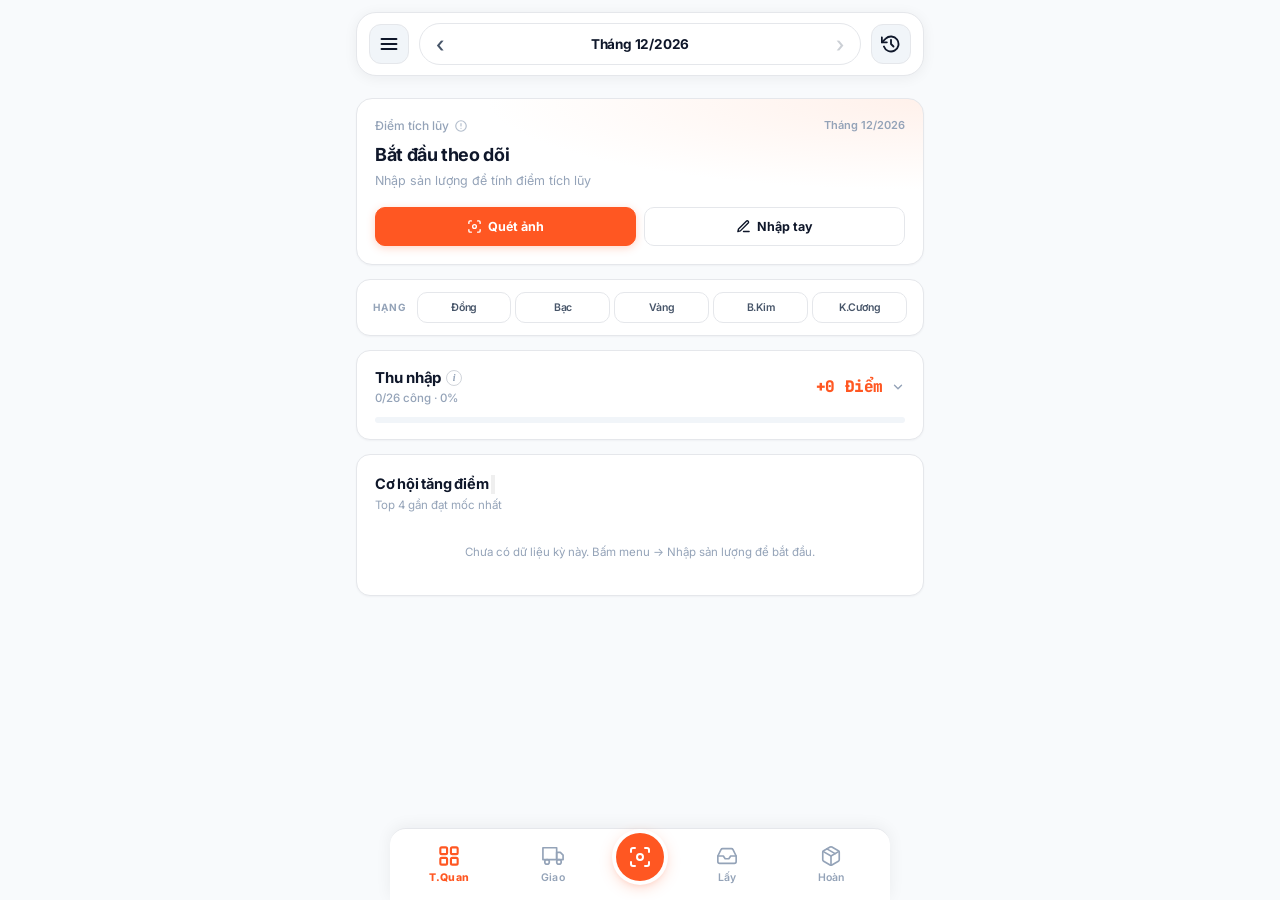
==== commit 5b46470a: "Update index.html" ====
--- a/index.html
+++ b/index.html
@@ -249,7 +249,16 @@
         <section class="card" id="opportunityCard">
           <div class="card-head">
             <div>
-              <h2 class="card-title">Cơ hội tăng điểm</h2>
+              <h2 class="card-title">
+                Cơ hội tăng điểm
+                <button type="button" class="fee-info-btn" onclick="openFeeTableModal()" aria-label="Bảng phí dịch vụ">
+                  <svg viewBox="0 0 24 24" fill="none" stroke="currentColor" stroke-width="2" stroke-linecap="round" stroke-linejoin="round">
+                    <circle cx="12" cy="12" r="9"/>
+                    <line x1="12" y1="8" x2="12" y2="12"/>
+                    <line x1="12" y1="16" x2="12.01" y2="16"/>
+                  </svg>
+                </button>
+              </h2>
               <p class="card-sub">Top 4 gần đạt mốc nhất</p>
             </div>
           </div>
@@ -386,6 +395,9 @@
   </div>
 </div>
 
+<!-- ============================================================
+     BOTTOM NAV
+============================================================ -->
 <aside class="bottom-nav">
   <button class="nav-btn active" data-tab="overview" onclick="switchMainTab('overview', this)" aria-label="Tổng quan">
     <svg class="nav-icon" viewBox="0 0 24 24" fill="none" stroke="currentColor" stroke-width="1.8" stroke-linecap="round" stroke-linejoin="round">
@@ -441,6 +453,9 @@
 <input type="file" id="ocrFileInput" accept="image/*" multiple style="display:none;" onchange="handleOcrImage(event)">
 <input type="date" id="historyDatePickerInput" style="display:none" onchange="applyHistoryDateFilter(this.value)">
 
+<!-- ============================================================
+     MODAL: MENU
+============================================================ -->
 <div class="modal-shade" id="menuModal" onclick="if(event.target===this)closeMenuModal()">
   <div class="modal-box menu-modal-box">
     <div class="modal-box-head">
@@ -567,6 +582,9 @@
   </div>
 </div>
 
+<!-- ============================================================
+     MODAL: NHẬP / SỬA SẢN LƯỢNG NGÀY
+============================================================ -->
 <div class="modal-shade" id="entryModal">
   <div class="modal-box">
     <div class="modal-box-head">
@@ -646,6 +664,9 @@
   </div>
 </div>
 
+<!-- ============================================================
+     MODAL: KẾT QUẢ QUÉT BATCH
+============================================================ -->
 <div class="modal-shade" id="batchOcrModal">
   <div class="modal-box">
     <div class="modal-box-head">
@@ -670,6 +691,9 @@
   </div>
 </div>
 
+<!-- ============================================================
+     MODAL: BACKUP & QUẢN LÝ (Settings)
+============================================================ -->
 <div class="modal-shade" id="settingsModal" onclick="if(event.target===this)closeSettingsModal()">
   <div class="modal-box">
     <div class="modal-box-head">
@@ -773,6 +797,9 @@
   </div>
 </div>
 
+<!-- ============================================================
+     MODAL: DÁN JSON
+============================================================ -->
 <div class="modal-shade" id="pasteJsonModal" onclick="if(event.target===this)closePasteJsonModal()">
   <div class="modal-box coffee-modal-box">
     <div class="modal-box-head">
@@ -795,6 +822,9 @@
   </div>
 </div>
 
+<!-- ============================================================
+     MODAL: ỦNG HỘ TÁC GIẢ
+============================================================ -->
 <div class="modal-shade" id="coffeeModal" onclick="if(event.target===this)closeCoffeeModal()">
   <div class="modal-box coffee-modal-box">
     <div class="modal-box-head">
@@ -828,6 +858,9 @@
   </div>
 </div>
 
+<!-- ============================================================
+     MODAL: CHIA SẺ ẢNH
+============================================================ -->
 <div class="modal-shade" id="shareTargetModal" onclick="if(event.target===this)closeShareTargetModal()">
   <div class="modal-box">
     <div class="modal-box-head">
@@ -891,6 +924,9 @@
   </div>
 </div>
 
+<!-- ============================================================
+     MODAL: TẤT CẢ CƠ HỘI
+============================================================ -->
 <div class="modal-shade" id="allOpportunitiesModal" onclick="if(event.target===this)closeAllOpportunitiesModal()">
   <div class="modal-box">
     <div class="modal-box-head">
@@ -916,6 +952,117 @@
   </div>
 </div>
 
+<!-- ============================================================
+     MODAL MỚI: BẢNG PHÍ DỊCH VỤ
+     - 2 mode: Bảng đầy đủ / Tra cứu
+     - 3 type: Giao / Lấy / Hoàn
+     - Mode table: search + bảng 8 cột
+     - Mode calc: slider + 5 nút tinh chỉnh + kết quả 8 dải
+============================================================ -->
+<div class="modal-shade fee-table-modal" id="feeTableModal">
+  <div class="modal-box fee-table-modal-box">
+
+    <div class="modal-box-head fee-table-header">
+      <div class="fee-table-title-wrap">
+        <span class="fee-table-title-ico">💵</span>
+        <h3>Bảng phí dịch vụ</h3>
+      </div>
+      <button class="modal-close-btn" onclick="closeFeeTableModal()" aria-label="Đóng">
+        <svg width="20" height="20" viewBox="0 0 24 24" fill="none" stroke="currentColor" stroke-width="2" stroke-linecap="round">
+          <line x1="18" y1="6" x2="6" y2="18"/>
+          <line x1="6" y1="6" x2="18" y2="18"/>
+        </svg>
+      </button>
+    </div>
+
+    <!-- Mode switch -->
+    <div class="fee-mode-switch" role="tablist">
+      <button type="button" class="fee-mode-btn active" data-mode="table" onclick="setFeeMode('table')">📋 Bảng đầy đủ</button>
+      <button type="button" class="fee-mode-btn"        data-mode="calc"  onclick="setFeeMode('calc')">🔍 Tra cứu</button>
+    </div>
+
+    <!-- Type tabs -->
+    <div class="fee-type-tabs" role="tablist">
+      <button type="button" class="fee-type-btn del  active" data-type="del"  onclick="setFeeType('del')">Giao</button>
+      <button type="button" class="fee-type-btn pick"        data-type="pick" onclick="setFeeType('pick')">Lấy</button>
+      <button type="button" class="fee-type-btn ret"         data-type="ret"  onclick="setFeeType('ret')">Hoàn</button>
+    </div>
+
+    <!-- ============ MODE: BẢNG ĐẦY ĐỦ ============ -->
+    <div class="fee-panel fee-panel-table" id="feePanelTable">
+
+      <div class="fee-search-wrap">
+        <span class="fee-search-ico">🔎</span>
+        <input
+          type="text"
+          inputmode="numeric"
+          id="feeSearchInput"
+          class="fee-search-input"
+          placeholder="Nhập số đơn để tìm dòng…"
+          autocomplete="off"
+        />
+        <button type="button" class="fee-search-clear" id="feeSearchClear" onclick="clearFeeSearch()" hidden>✕</button>
+      </div>
+
+      <div class="fee-table-scroll" id="feeTableScroll">
+        <table class="fee-table" id="feeTable">
+          <thead id="feeTableHead"></thead>
+          <tbody id="feeTableBody"></tbody>
+        </table>
+      </div>
+
+    </div>
+
+    <!-- ============ MODE: TRA CỨU ============ -->
+    <div class="fee-panel fee-panel-calc" id="feePanelCalc" hidden>
+
+      <div class="fee-calc-display-wrap">
+        <label class="fee-calc-display-lbl" for="feeCalcDisplay">Số đơn</label>
+        <input
+          type="text"
+          inputmode="numeric"
+          id="feeCalcDisplay"
+          class="fee-calc-display-input"
+          value="0"
+          autocomplete="off"
+          aria-label="Số đơn"
+        />
+      </div>
+
+      <div class="fee-slider-wrap">
+        <input type="range" id="feeSlider" class="fee-slider" min="0" max="1000" step="1" value="0">
+        <div class="fee-slider-ticks" id="feeSliderTicks">
+          <span class="fee-tick">1</span>
+          <span class="fee-tick">100</span>
+          <span class="fee-tick">1k</span>
+          <span class="fee-tick">10k</span>
+          <span class="fee-tick" id="feeTickMax">50k</span>
+        </div>
+      </div>
+
+      <div class="fee-adjust-row">
+        <button type="button" class="fee-adj-btn fee-adj-big" data-delta="-10" title="−10">◄─10</button>
+        <button type="button" class="fee-adj-btn"             data-delta="-1"  title="−1">−1</button>
+        <input type="text" inputmode="numeric" class="fee-adj-input" id="feeAdjInput" value="0" autocomplete="off">
+        <button type="button" class="fee-adj-btn"             data-delta="1"   title="+1">+1</button>
+        <button type="button" class="fee-adj-btn fee-adj-big" data-delta="10"  title="+10">+10─►</button>
+      </div>
+
+      <div class="fee-result" id="feeResult"></div>
+
+      <div class="fee-empty" id="feeEmpty">
+        <div class="fee-empty-ico">🎚️</div>
+        <div class="fee-empty-txt">Chưa nhập số đơn<br>Kéo slider hoặc bấm +1 để bắt đầu</div>
+      </div>
+
+    </div>
+
+  </div>
+</div>
+
+<!-- ============================================================
+     OVERLAYS / BANNERS / TOASTS
+============================================================ -->
 <div id="undoBanner" class="undo-banner">
   <span id="undoMsg" style="flex:1">Đã thực hiện thay đổi</span>
   <button class="undo-btn" onclick="undoLast()">Hoàn tác</button>
@@ -940,6 +1087,9 @@
   <button class="update-banner-btn" onclick="applyUpdate()">Cập nhật</button>
 </div>
 
+<!-- ============================================================
+     DIALOG: XÁC NHẬN / THÔNG BÁO
+============================================================ -->
 <div class="modal-shade dialog-shade" id="dialogModal">
   <div class="dialog-box">
     <div class="dialog-icon-wrap">
--- a/css/style.css
+++ b/css/style.css
@@ -0,0 +1,2585 @@
+/* =============================================================
+   SPX Tracker v50.11.8 — Design tokens + Layout + Modals
+   ============================================================= */
+
+@import url('https://fonts.googleapis.com/css2?family=Inter:wght@400;500;600;700;800&family=JetBrains+Mono:wght@500;600;700;800&display=swap');
+
+/* ============ DESIGN TOKENS ============ */
+:root {
+  --bg:         #f8fafc;
+  --surface:    #ffffff;
+  --surface-2:  #f1f5f9;
+  --border:     #e5e7eb;
+  --border-2:   #d1d5db;
+
+  --text-1:     #0f172a;
+  --text-2:     #475569;
+  --text-3:     #94a3b8;
+
+  --accent:        #ff5722;
+  --accent-hover:  #ea4512;
+  --accent-soft:   #fff1eb;
+  --accent-border: #ffd5c2;
+
+  --giao:      #c2410c;
+  --giao-soft: #fff7ed;
+  --giao-bd:   #fed7aa;
+
+  --lay:       #eab308;
+  --lay-soft:  #fefce8;
+  --lay-bd:    #fef08a;
+
+  --hoan:      #dc2626;
+  --hoan-soft: #fef2f2;
+  --hoan-bd:   #fecaca;
+
+  --success:    #059669;
+  --success-bg: #ecfdf5;
+  --success-bd: #a7f3d0;
+
+  --danger:     #dc2626;
+  --danger-bg:  #fef2f2;
+  --danger-bd:  #fecaca;
+
+  --warning:    #d97706;
+  --warning-bg: #fffbeb;
+  --warning-bd: #fde68a;
+
+  --info:    #2563eb;
+  --info-bg: #eff6ff;
+  --info-bd: #bfdbfe;
+
+  --r-xs: 6px;
+  --r-sm: 8px;
+  --r-md: 12px;
+  --r-lg: 14px;
+  --r-xl: 16px;
+
+  --sh-xs: 0 1px 2px rgba(15, 23, 42, 0.04);
+  --sh-sm: 0 2px 6px rgba(15, 23, 42, 0.06);
+  --sh-md: 0 4px 16px rgba(15, 23, 42, 0.08);
+  --sh-lg: 0 12px 32px rgba(15, 23, 42, 0.12);
+
+  --nav-h: 68px;
+}
+
+[data-theme="dark"] {
+  --bg:        #0d1117;
+  --surface:   #161b22;
+  --surface-2: #21262d;
+  --border:    #30363d;
+  --border-2:  #484f58;
+
+  --text-1: #e6edf3;
+  --text-2: #adbac7;
+  --text-3: #768390;
+
+  --accent:        #ff6e40;
+  --accent-hover:  #ff5722;
+  --accent-soft:   rgba(255, 110, 64, 0.12);
+  --accent-border: rgba(255, 110, 64, 0.3);
+
+  --giao:      #fb923c;
+  --giao-soft: rgba(251, 146, 60, 0.12);
+  --giao-bd:   rgba(251, 146, 60, 0.3);
+
+  --lay:       #facc15;
+  --lay-soft:  rgba(250, 204, 21, 0.12);
+  --lay-bd:    rgba(250, 204, 21, 0.3);
+
+  --hoan:      #f87171;
+  --hoan-soft: rgba(248, 113, 113, 0.12);
+  --hoan-bd:   rgba(248, 113, 113, 0.3);
+
+  --success:    #3fb950;
+  --success-bg: rgba(63, 185, 80, 0.12);
+  --success-bd: rgba(63, 185, 80, 0.3);
+
+  --danger:     #f85149;
+  --danger-bg:  rgba(248, 81, 73, 0.12);
+  --danger-bd:  rgba(248, 81, 73, 0.3);
+
+  --warning:    #d29922;
+  --warning-bg: rgba(210, 153, 34, 0.12);
+  --warning-bd: rgba(210, 153, 34, 0.3);
+
+  --info:    #58a6ff;
+  --info-bg: rgba(88, 166, 255, 0.12);
+  --info-bd: rgba(88, 166, 255, 0.3);
+
+  --sh-xs: 0 1px 2px rgba(0, 0, 0, 0.4);
+  --sh-sm: 0 2px 6px rgba(0, 0, 0, 0.5);
+  --sh-md: 0 4px 16px rgba(0, 0, 0, 0.5);
+  --sh-lg: 0 12px 32px rgba(0, 0, 0, 0.6);
+}
+
+/* ============ BASE ============ */
+* { box-sizing: border-box; margin: 0; padding: 0; -webkit-tap-highlight-color: transparent; }
+html {
+  font-family: 'Inter', -apple-system, BlinkMacSystemFont, "Segoe UI", Roboto, sans-serif;
+}
+body {
+  background: var(--bg);
+  color: var(--text-1);
+  font-family: 'Inter', -apple-system, BlinkMacSystemFont, "Segoe UI", Roboto, sans-serif;
+  font-size: 14px;
+  line-height: 1.45;
+  min-height: 100vh;
+  padding-bottom: calc(var(--nav-h) + 24px + env(safe-area-inset-bottom, 16px));
+  -webkit-font-smoothing: antialiased;
+  -moz-osx-font-smoothing: grayscale;
+  transition: background 0.2s, color 0.2s;
+}
+
+.num, .order-num, .points-badge, .hero-value,
+.overview-value, .batch-total, .phone-display, .income-summary-value,
+.hero-metric-value, .legend-pct, .hero-tile-value,
+[data-tab-num] {
+  font-feature-settings: "tnum";
+  font-variant-numeric: tabular-nums;
+}
+
+/* ============ FLOATING HEADER ============ */
+.header-wrapper {
+  position: sticky;
+  top: 0;
+  z-index: 40;
+  background: var(--bg);
+  padding: 12px 16px 8px;
+  padding-top: calc(12px + env(safe-area-inset-top, 0px));
+  max-width: 600px;
+  margin: 0 auto;
+}
+.header-card {
+  background: var(--surface);
+  border: 1px solid var(--border);
+  border-radius: 20px;
+  padding: 10px 12px;
+  box-shadow: 0 2px 14px rgba(15, 23, 42, 0.06);
+}
+[data-theme="dark"] .header-card {
+  box-shadow: 0 2px 14px rgba(0, 0, 0, 0.35);
+}
+.header-row {
+  display: flex;
+  align-items: center;
+  gap: 10px;
+}
+
+.header-icon-btn {
+  width: 40px;
+  height: 40px;
+  padding: 0;
+  display: inline-flex;
+  align-items: center;
+  justify-content: center;
+  background: var(--surface-2);
+  border: 1px solid var(--border);
+  border-radius: 12px;
+  cursor: pointer;
+  transition: all 0.15s;
+  color: var(--text-1);
+  flex-shrink: 0;
+  -webkit-tap-highlight-color: transparent;
+}
+.header-icon-btn svg { width: 20px; height: 20px; }
+.header-icon-btn:active { transform: scale(0.94); background: var(--border); }
+@media (hover: hover) {
+  .header-icon-btn:hover { border-color: var(--accent); color: var(--accent); }
+}
+
+.period-cluster {
+  flex: 1;
+  min-width: 0;
+  display: flex;
+  align-items: center;
+  background: var(--surface);
+  border: 1px solid var(--border);
+  border-radius: 999px;
+  padding: 2px;
+  gap: 0;
+  overflow: hidden;
+  transition: border-color 0.15s;
+}
+@media (hover: hover) {
+  .period-cluster:hover { border-color: var(--accent-border); }
+}
+.period-arrow-btn {
+  width: 36px;
+  height: 36px;
+  flex-shrink: 0;
+  border: none;
+  background: transparent;
+  color: var(--text-2);
+  font-size: 22px;
+  font-weight: 500;
+  line-height: 1;
+  display: inline-flex;
+  align-items: center;
+  justify-content: center;
+  cursor: pointer;
+  border-radius: 999px;
+  transition: all 0.15s;
+  padding: 0;
+  font-family: inherit;
+  -webkit-tap-highlight-color: transparent;
+}
+.period-arrow-btn:active:not(:disabled) { transform: scale(0.9); background: var(--surface-2); }
+.period-arrow-btn:disabled,
+.period-arrow-btn.disabled { opacity: 0.28; cursor: not-allowed; pointer-events: none; }
+@media (hover: hover) {
+  .period-arrow-btn:hover:not(:disabled) { background: var(--accent-soft); color: var(--accent); }
+}
+.period-label {
+  flex: 1;
+  min-width: 0;
+  padding: 8px 4px;
+  border: none;
+  background: transparent;
+  color: var(--text-1);
+  font-size: 13.5px;
+  font-weight: 700;
+  font-family: inherit;
+  letter-spacing: -0.015em;
+  cursor: pointer;
+  transition: color 0.15s, background 0.15s, transform 0.15s;
+  text-align: center;
+  white-space: nowrap;
+  overflow: hidden;
+  text-overflow: ellipsis;
+  -webkit-tap-highlight-color: transparent;
+  border-radius: 999px;
+}
+.period-label:active { background: var(--surface-2); }
+.period-label.long-pressing { background: var(--accent-soft); color: var(--accent); transform: scale(0.96); }
+@media (hover: hover) {
+  .period-label:hover { color: var(--accent); background: var(--accent-soft); }
+}
+
+/* ============ REMINDER BANNER (v50.9.0) ============ */
+.reminder-banner {
+  margin: 0 16px 12px;
+  max-width: 600px;
+  margin-left: auto;
+  margin-right: auto;
+  border-radius: 14px;
+  padding: 12px 14px;
+  border: 1px solid;
+  animation: reminderSlideDown 0.3s cubic-bezier(0.4, 0, 0.2, 1);
+  box-shadow: var(--sh-xs);
+}
+@keyframes reminderSlideDown {
+  from { transform: translateY(-16px); opacity: 0; }
+  to   { transform: translateY(0); opacity: 1; }
+}
+
+.reminder-banner.reminder-state-1 { background: #fffbeb; border-color: #fde68a; }
+[data-theme="dark"] .reminder-banner.reminder-state-1 {
+  background: rgba(210, 153, 34, 0.12);
+  border-color: rgba(210, 153, 34, 0.4);
+}
+.reminder-banner.reminder-state-2 { background: #fff7ed; border-color: #fed7aa; }
+[data-theme="dark"] .reminder-banner.reminder-state-2 {
+  background: rgba(234, 88, 12, 0.12);
+  border-color: rgba(234, 88, 12, 0.4);
+}
+.reminder-banner.reminder-state-3 { background: #fef2f2; border-color: #fecaca; }
+[data-theme="dark"] .reminder-banner.reminder-state-3 {
+  background: rgba(248, 81, 73, 0.12);
+  border-color: rgba(248, 81, 73, 0.4);
+}
+
+.reminder-banner-head { display: flex; align-items: center; gap: 8px; margin-bottom: 4px; }
+.reminder-banner-icon { font-size: 16px; flex-shrink: 0; line-height: 1; }
+.reminder-banner-title { flex: 1; font-size: 13.5px; font-weight: 700; letter-spacing: -0.01em; }
+.reminder-state-1 .reminder-banner-title { color: #d97706; }
+.reminder-state-2 .reminder-banner-title { color: #c2410c; }
+.reminder-state-3 .reminder-banner-title { color: #dc2626; }
+[data-theme="dark"] .reminder-state-1 .reminder-banner-title { color: #d29922; }
+[data-theme="dark"] .reminder-state-2 .reminder-banner-title { color: #fb923c; }
+[data-theme="dark"] .reminder-state-3 .reminder-banner-title { color: #f85149; }
+
+.reminder-banner-close {
+  border: none;
+  background: transparent;
+  color: inherit;
+  opacity: 0.55;
+  cursor: pointer;
+  padding: 4px 6px;
+  border-radius: 6px;
+  font-size: 14px;
+  font-family: inherit;
+  line-height: 1;
+  transition: all 0.15s;
+  flex-shrink: 0;
+}
+.reminder-banner-close:active { transform: scale(0.9); }
+.reminder-banner-close:hover { opacity: 1; background: rgba(0, 0, 0, 0.06); }
+
+.reminder-banner-sub {
+  font-size: 11.5px;
+  font-weight: 500;
+  color: var(--text-2);
+  line-height: 1.5;
+  margin-bottom: 10px;
+  word-break: break-word;
+}
+.reminder-banner-sub:empty { display: none; }
+
+.reminder-banner-actions { display: flex; gap: 8px; justify-content: flex-end; }
+.reminder-btn-secondary,
+.reminder-btn-primary {
+  padding: 8px 14px;
+  border-radius: 9px;
+  font-size: 12.5px;
+  font-weight: 700;
+  font-family: inherit;
+  cursor: pointer;
+  white-space: nowrap;
+  transition: all 0.15s;
+  letter-spacing: -0.005em;
+  border: 1px solid;
+}
+.reminder-btn-secondary {
+  background: transparent;
+  border-color: var(--border);
+  color: var(--text-2);
+}
+.reminder-btn-secondary:hover { border-color: var(--text-3); color: var(--text-1); }
+.reminder-btn-primary {
+  background: var(--accent);
+  border-color: var(--accent);
+  color: #fff;
+  box-shadow: 0 2px 6px rgba(255, 87, 34, 0.25);
+}
+.reminder-btn-primary:hover { background: var(--accent-hover); border-color: var(--accent-hover); }
+.reminder-btn-secondary:active,
+.reminder-btn-primary:active { transform: scale(0.96); }
+
+/* ============ BUTTONS ============ */
+.btn {
+  display: inline-flex;
+  align-items: center;
+  justify-content: center;
+  gap: 6px;
+  padding: 10px 16px;
+  font-size: 13px;
+  font-weight: 700;
+  font-family: inherit;
+  border-radius: 10px;
+  border: 1px solid var(--border);
+  cursor: pointer;
+  background: var(--surface);
+  color: var(--text-1);
+  transition: all 0.15s;
+  white-space: nowrap;
+  letter-spacing: -0.005em;
+}
+.btn:hover { background: var(--surface-2); }
+.btn:active { transform: scale(0.97); }
+.btn-primary {
+  background: var(--accent);
+  border-color: var(--accent);
+  color: #fff;
+  box-shadow: 0 2px 8px rgba(255, 87, 34, 0.25);
+}
+.btn-primary:hover { background: var(--accent-hover); border-color: var(--accent-hover); }
+.btn-primary:active { box-shadow: 0 1px 3px rgba(255, 87, 34, 0.25); }
+.btn-ocr { background: var(--info); border-color: var(--info); color: #fff; }
+.btn-ocr:hover { filter: brightness(0.95); }
+
+/* ============ LAYOUT ============ */
+.layout-shell { max-width: 600px; margin: 0 auto; padding: 0 16px; }
+.content-area { min-width: 0; width: 100%; }
+.tab-panel { display: none; }
+.tab-panel.active { display: block; }
+.app-container {
+  display: flex;
+  flex-direction: column;
+  gap: 14px;
+  padding-top: 14px;
+  padding-bottom: 24px;
+}
+
+/* ============ BOTTOM NAV ============ */
+.bottom-nav {
+  position: fixed;
+  bottom: 0; left: 0; right: 0;
+  background: var(--surface);
+  border-top: 1px solid var(--border);
+  padding: 8px 8px calc(8px + env(safe-area-inset-bottom, 0px));
+  display: grid;
+  grid-template-columns: 1fr 1fr 68px 1fr 1fr;
+  align-items: center;
+  gap: 2px;
+  z-index: 50;
+  max-width: 500px;
+  margin: 0 auto;
+  box-shadow: 0 -2px 16px rgba(15, 23, 42, 0.06);
+}
+[data-theme="dark"] .bottom-nav { box-shadow: 0 -2px 16px rgba(0, 0, 0, 0.45); }
+.nav-btn {
+  width: 100%;
+  padding: 8px 2px;
+  background: transparent;
+  border: none;
+  cursor: pointer;
+  display: flex;
+  flex-direction: column;
+  align-items: center;
+  justify-content: center;
+  border-radius: var(--r-sm);
+  gap: 4px;
+  transition: all 0.15s;
+  color: var(--text-3);
+  font-family: inherit;
+  min-height: 54px;
+}
+.nav-icon {
+  width: 22px;
+  height: 22px;
+  stroke-linecap: round;
+  stroke-linejoin: round;
+  transition: transform 0.2s;
+}
+.nav-label { font-size: 10.5px; font-weight: 600; letter-spacing: 0.15px; }
+.nav-btn.active { color: var(--accent); }
+.nav-btn.active .nav-label { font-weight: 800; }
+.nav-btn.active .nav-icon { stroke-width: 2.2; transform: scale(1.05); }
+.nav-btn:active { transform: scale(0.94); }
+
+.nav-btn-fab {
+  display: flex;
+  flex-direction: column;
+  align-items: center;
+  justify-content: center;
+  gap: 0;
+  background: transparent;
+  border: none;
+  cursor: pointer;
+  padding: 0;
+  transform: translateY(-8px);
+  font-family: inherit;
+}
+.fab-icon {
+  width: 48px;
+  height: 48px;
+  border-radius: 50%;
+  background: var(--accent);
+  color: #fff;
+  display: inline-flex;
+  align-items: center;
+  justify-content: center;
+  box-shadow:
+    0 0 0 4px var(--surface),
+    0 4px 16px rgba(255, 87, 34, 0.35),
+    0 2px 6px rgba(255, 87, 34, 0.20);
+  transition: transform 0.15s, box-shadow 0.2s;
+  animation: fabPulse 1.6s ease-in-out 2.2s 2;
+}
+.fab-icon svg { width: 24px; height: 24px; }
+.nav-btn-fab:active .fab-icon {
+  transform: scale(0.92);
+  box-shadow:
+    0 0 0 4px var(--surface),
+    0 2px 6px rgba(255, 87, 34, 0.35);
+  animation: none;
+}
+@keyframes fabPulse {
+  0%, 100% {
+    transform: scale(1);
+    box-shadow:
+      0 0 0 4px var(--surface),
+      0 4px 16px rgba(255, 87, 34, 0.35),
+      0 2px 6px rgba(255, 87, 34, 0.20);
+  }
+  50% {
+    transform: scale(1.12);
+    box-shadow:
+      0 0 0 4px var(--surface),
+      0 0 0 10px rgba(255, 87, 34, 0.15),
+      0 8px 24px rgba(255, 87, 34, 0.5);
+  }
+}
+
+/* ============ CARDS ============ */
+.card {
+  background: var(--surface);
+  border: 1px solid var(--border);
+  border-radius: 14px;
+  padding: 18px;
+  box-shadow: var(--sh-xs);
+}
+.card-flush { padding: 0; overflow: hidden; border-radius: 14px; }
+.card-head {
+  display: flex;
+  justify-content: space-between;
+  align-items: flex-start;
+  margin-bottom: 14px;
+}
+.card-head-pad { padding: 18px 18px 14px; }
+.card-head-inline {
+  display: flex;
+  justify-content: space-between;
+  align-items: center;
+  margin-bottom: 14px;
+}
+.card-title { font-size: 14.5px; font-weight: 700; color: var(--text-1); letter-spacing: -0.015em; }
+.card-sub { font-size: 11.5px; color: var(--text-3); margin-top: 3px; }
+.card-label {
+  font-size: 10px;
+  font-weight: 700;
+  color: var(--text-3);
+  text-transform: uppercase;
+  letter-spacing: 0.9px;
+  display: inline-flex;
+  align-items: center;
+  gap: 5px;
+  opacity: 0.9;
+}
+.card-value { font-size: 13.5px; font-weight: 800; color: var(--accent); letter-spacing: -0.01em; }
+
+/* ============ INFO ICON ============ */
+.info-icon {
+  display: inline-flex;
+  align-items: center;
+  justify-content: center;
+  width: 16px;
+  height: 16px;
+  border-radius: 50%;
+  border: 1px solid var(--border-2);
+  background: transparent;
+  color: var(--text-3);
+  font-size: 10px;
+  font-weight: 800;
+  font-style: italic;
+  font-family: Georgia, 'Times New Roman', serif;
+  cursor: pointer;
+  padding: 0;
+  line-height: 1;
+  transition: all 0.15s;
+  text-transform: lowercase;
+  vertical-align: middle;
+  flex-shrink: 0;
+}
+.info-icon:hover { border-color: var(--accent); color: var(--accent); background: var(--accent-soft); }
+.info-icon:active { transform: scale(0.9); }
+
+/* ============ HERO ============ */
+.hero {
+  position: relative;
+  padding: 18px;
+  border: 1px solid var(--border);
+  border-radius: 16px;
+  background:
+    radial-gradient(140% 100% at 100% 0%, var(--accent-soft) 0%, transparent 55%),
+    var(--surface);
+  box-shadow: var(--sh-xs);
+  overflow: hidden;
+}
+.hero::before {
+  content: '';
+  position: absolute;
+  top: 0; left: 0; right: 0;
+  height: 3px;
+  background: linear-gradient(90deg, var(--accent) 0%, var(--accent-hover) 60%, var(--accent) 100%);
+  opacity: 0.9;
+}
+.hero.no-data::before { display: none; }
+.hero-sm { padding: 16px 18px; }
+.hero-sm::before { height: 2px; }
+
+.hero-top {
+  display: flex;
+  justify-content: space-between;
+  align-items: center;
+  margin-bottom: 10px;
+  gap: 10px;
+}
+.hero-eyebrow {
+  font-size: 12px;
+  font-weight: 500;
+  letter-spacing: 0;
+  color: var(--text-3);
+  text-transform: none;
+  display: inline-flex;
+  align-items: center;
+}
+.hero-context {
+  font-size: 11px;
+  font-weight: 600;
+  color: var(--text-3);
+  white-space: nowrap;
+  min-height: 1px;
+}
+.hero-pill {
+  background: var(--surface-2);
+  border: none;
+  padding: 5px 11px;
+  border-radius: 999px;
+  font-size: 11px;
+  font-weight: 700;
+  color: var(--text-2);
+  white-space: nowrap;
+  letter-spacing: 0.1px;
+}
+
+.hero-data { display: block; }
+.hero-row-main {
+  display: flex;
+  align-items: center;
+  justify-content: space-between;
+  gap: 12px;
+}
+.hero-value {
+  font-size: clamp(28px, 8vw, 38px);
+  font-weight: 800;
+  letter-spacing: -0.045em;
+  color: var(--text-1);
+  line-height: 0.98;
+}
+.hero-sm .hero-value { font-size: clamp(22px, 6.5vw, 32px); }
+.hero-value-unit {
+  font-size: 0.4em;
+  font-weight: 600;
+  color: var(--text-3);
+  letter-spacing: 0;
+  margin-left: 8px;
+  vertical-align: baseline;
+}
+
+.hero-toggle-btn {
+  display: inline-flex;
+  align-items: center;
+  gap: 5px;
+  padding: 6px 11px;
+  border-radius: 999px;
+  background: transparent;
+  border: 1px solid var(--border);
+  color: var(--text-3);
+  font-size: 11px;
+  font-weight: 600;
+  font-family: inherit;
+  cursor: pointer;
+  transition: all 0.15s;
+  -webkit-tap-highlight-color: transparent;
+  white-space: nowrap;
+  flex-shrink: 0;
+  letter-spacing: -0.005em;
+}
+.hero-toggle-btn svg { width: 13px; height: 13px; flex-shrink: 0; }
+.hero-toggle-btn:active { transform: scale(0.96); background: var(--surface-2); }
+@media (hover: hover) {
+  .hero-toggle-btn:hover { border-color: var(--accent); color: var(--accent); }
+}
+
+.hero-metrics-wrap {
+  max-height: 0;
+  overflow: hidden;
+  opacity: 0;
+  margin-top: 0;
+  transition: max-height 0.28s cubic-bezier(0.4, 0, 0.2, 1),
+              opacity 0.22s ease,
+              margin-top 0.28s ease;
+}
+.hero-metrics-wrap.expanded { max-height: 200px; opacity: 1; margin-top: 12px; }
+.hero-metrics {
+  margin-top: 0;
+  padding-top: 12px;
+  border-top: 1px solid var(--border);
+  display: grid;
+  grid-template-columns: repeat(3, 1fr);
+  gap: 8px;
+}
+.hero-metric { text-align: center; min-width: 0; }
+.hero-metric-value {
+  font-size: 16px;
+  font-weight: 800;
+  color: var(--text-1);
+  letter-spacing: -0.025em;
+  font-family: 'JetBrains Mono', monospace;
+  white-space: nowrap;
+  overflow: hidden;
+  text-overflow: ellipsis;
+}
+.hero-metric-label {
+  font-size: 10px;
+  font-weight: 600;
+  color: var(--text-3);
+  margin-top: 3px;
+  text-transform: uppercase;
+  letter-spacing: 0.6px;
+}
+
+.hero-tiles {
+  margin-top: 14px;
+  padding-top: 14px;
+  border-top: 1px solid var(--border);
+  display: grid;
+  grid-template-columns: repeat(3, 1fr);
+  gap: 8px;
+}
+.hero-tile { display: flex; flex-direction: column; align-items: center; gap: 4px; min-width: 0; }
+.hero-tile-label {
+  font-size: 10px;
+  font-weight: 700;
+  text-transform: uppercase;
+  letter-spacing: 0.9px;
+  color: var(--text-3);
+  opacity: 0.9;
+}
+.hero-tile-value {
+  font-size: 22px;
+  font-weight: 800;
+  letter-spacing: -0.03em;
+  line-height: 1;
+  color: var(--text-1);
+  font-family: 'JetBrains Mono', monospace;
+  transition: opacity 0.2s, color 0.2s;
+}
+.hero-tile-value.is-zero { color: var(--text-3); opacity: 0.5; }
+.hero-tile-giao .hero-tile-value { color: var(--giao); }
+.hero-tile-lay  .hero-tile-value { color: var(--lay); }
+.hero-tile-hoan .hero-tile-value { color: var(--hoan); }
+.hero-tile-giao .hero-tile-value.is-zero,
+.hero-tile-lay  .hero-tile-value.is-zero,
+.hero-tile-hoan .hero-tile-value.is-zero { color: var(--text-3); }
+
+.hero-empty { display: none; }
+.hero-empty-title { font-size: 18px; font-weight: 700; color: var(--text-1); letter-spacing: -0.02em; line-height: 1.2; }
+.hero-empty-sub { font-size: 12.5px; color: var(--text-3); margin-top: 6px; line-height: 1.5; }
+.hero-empty-cta { display: flex; gap: 8px; margin-top: 16px; }
+
+.btn-cta-ocr,
+.btn-cta-manual {
+  flex: 1;
+  display: inline-flex;
+  align-items: center;
+  justify-content: center;
+  gap: 6px;
+  padding: 11px 12px;
+  border-radius: 10px;
+  font-size: 12.5px;
+  font-weight: 700;
+  font-family: inherit;
+  cursor: pointer;
+  transition: all 0.15s;
+  letter-spacing: -0.005em;
+  white-space: nowrap;
+  border: 1px solid;
+}
+.btn-cta-ocr {
+  background: var(--accent);
+  border-color: var(--accent);
+  color: #fff;
+  box-shadow: 0 2px 8px rgba(255, 87, 34, 0.25);
+}
+.btn-cta-ocr:hover { background: var(--accent-hover); border-color: var(--accent-hover); }
+.btn-cta-manual {
+  background: var(--surface);
+  border-color: var(--border);
+  color: var(--text-1);
+}
+.btn-cta-manual:hover { border-color: var(--accent); color: var(--accent); }
+.btn-cta-ocr:active,
+.btn-cta-manual:active { transform: scale(0.97); }
+.btn-cta-ocr svg,
+.btn-cta-manual svg { width: 15px; height: 15px; flex-shrink: 0; }
+
+.hero-giao { border-color: var(--giao-bd); }
+.hero-lay  { border-color: var(--lay-bd); }
+.hero-hoan { border-color: var(--hoan-bd); }
+.hero-giao .hero-eyebrow { color: var(--giao); }
+.hero-lay  .hero-eyebrow { color: var(--lay); }
+.hero-hoan .hero-eyebrow { color: var(--hoan); }
+
+/* ============ RANK PILLS ============ */
+.card-rank { padding: 12px 16px !important; }
+.rank-inline-row { display: flex; align-items: center; gap: 10px; }
+.rank-inline-label {
+  font-size: 10px;
+  font-weight: 700;
+  text-transform: uppercase;
+  letter-spacing: 0.9px;
+  color: var(--text-3);
+  flex-shrink: 0;
+}
+.rank-pill-group { display: grid; grid-template-columns: repeat(5, 1fr); gap: 6px; }
+.rank-pill-group-inline {
+  display: grid !important;
+  grid-template-columns: repeat(5, 1fr) !important;
+  gap: 4px !important;
+  flex: 1;
+  min-width: 0;
+}
+.rank-pill {
+  padding: 11px 4px;
+  border-radius: 10px;
+  border: 1px solid var(--border);
+  background: var(--surface);
+  font-size: 11px;
+  font-weight: 600;
+  text-align: center;
+  cursor: pointer;
+  color: var(--text-2);
+  transition: all 0.18s;
+  white-space: nowrap;
+  overflow: hidden;
+  text-overflow: ellipsis;
+  -webkit-touch-callout: none;
+  -webkit-user-select: none;
+  user-select: none;
+  touch-action: manipulation;
+  font-family: inherit;
+  letter-spacing: -0.01em;
+}
+.rank-pill-group-inline .rank-pill {
+  padding: 8px 3px !important;
+  font-size: 10.5px !important;
+  letter-spacing: -0.02em !important;
+}
+.rank-pill.active {
+  background: var(--accent);
+  border-color: var(--accent);
+  color: #fff;
+  font-weight: 700;
+  box-shadow: 0 2px 6px rgba(255, 87, 34, 0.28);
+}
+.rank-pill.long-pressing { transform: scale(0.94); filter: brightness(0.95); }
+.rank-pill:not(.active):active { background: var(--surface-2); }
+
+/* ============ REGION PILLS ============ */
+.income-row-region {
+  flex-direction: column !important;
+  align-items: stretch !important;
+  gap: 8px;
+  padding: 12px 0;
+}
+.income-row-region .income-row-label {
+  font-size: 11.5px;
+  font-weight: 600;
+  color: var(--text-3);
+  text-transform: uppercase;
+  letter-spacing: 0.5px;
+}
+.region-pill-group { display: grid; grid-template-columns: repeat(2, 1fr); gap: 6px; }
+.region-pill {
+  padding: 12px 10px;
+  border-radius: 10px;
+  border: 1px solid var(--border);
+  background: var(--surface);
+  color: var(--text-2);
+  font-size: 12px;
+  font-weight: 600;
+  font-family: inherit;
+  cursor: pointer;
+  text-align: center;
+  display: flex;
+  flex-direction: column;
+  gap: 3px;
+  transition: all 0.15s;
+  -webkit-tap-highlight-color: transparent;
+}
+.region-pill span:last-child {
+  font-size: 10px;
+  opacity: 0.7;
+  font-family: 'JetBrains Mono', monospace;
+  font-weight: 700;
+}
+.region-pill.active {
+  background: var(--accent);
+  border-color: var(--accent);
+  color: #fff;
+  font-weight: 700;
+  box-shadow: 0 2px 6px rgba(255, 87, 34, 0.28);
+}
+.region-pill.active span:last-child { opacity: 0.85; }
+.region-pill:active { transform: scale(0.97); }
+
+/* ============ RATIO BAR ============ */
+.card-ratio { padding: 14px 16px !important; }
+.card-head-ratio { margin-bottom: 10px !important; }
+.card-ratio .ratio-bar { height: 10px !important; margin-bottom: 10px !important; }
+.ratio-bar {
+  height: 10px;
+  background: var(--surface-2);
+  border-radius: 999px;
+  display: flex;
+  overflow: hidden;
+  gap: 2px;
+}
+.ratio-seg { transition: width 0.4s cubic-bezier(0.4, 0, 0.2, 1); min-width: 6px; }
+.ratio-seg-del  { background: var(--giao); }
+.ratio-seg-pick { background: var(--lay); }
+.ratio-seg-ret  { background: var(--hoan); }
+
+.ratio-legend { display: grid; grid-template-columns: repeat(3, 1fr); gap: 8px; }
+.ratio-legend-inline {
+  display: flex !important;
+  align-items: center;
+  justify-content: center;
+  gap: 10px;
+  font-size: 12px;
+  color: var(--text-2);
+  flex-wrap: wrap;
+}
+.legend-inline-item { display: inline-flex; align-items: center; gap: 5px; font-weight: 600; }
+.legend-inline-item b {
+  font-family: 'JetBrains Mono', monospace;
+  font-weight: 800;
+  color: var(--text-1);
+  letter-spacing: -0.02em;
+}
+.legend-inline-sep { color: var(--text-3); font-weight: 500; }
+.legend-col { display: flex; flex-direction: column; gap: 3px; min-width: 0; }
+.legend-item { display: inline-flex; align-items: center; gap: 6px; font-size: 11.5px; font-weight: 600; color: var(--text-2); }
+.legend-pct {
+  font-size: 13.5px;
+  font-weight: 800;
+  color: var(--text-1);
+  font-family: 'JetBrains Mono', monospace;
+  letter-spacing: -0.03em;
+  line-height: 1.1;
+}
+.legend-orders { font-size: 10.5px; color: var(--text-3); font-weight: 500; }
+.legend-orders b {
+  font-family: 'JetBrains Mono', monospace;
+  font-weight: 800;
+  color: var(--text-2);
+}
+.dot { width: 9px; height: 9px; border-radius: 50%; display: inline-block; flex-shrink: 0; }
+.dot-giao { background: var(--giao); }
+.dot-lay  { background: var(--lay); }
+.dot-hoan { background: var(--hoan); }
+
+.ratio-empty {
+  text-align: center;
+  padding: 20px 12px;
+  font-size: 12px;
+  color: var(--text-3);
+  font-weight: 500;
+  line-height: 1.5;
+}
+
+/* ============ INCOME ============ */
+details.income-section { padding: 0; overflow: hidden; }
+details.income-section > summary {
+  list-style: none;
+  cursor: pointer;
+  padding: 16px 18px;
+  display: flex;
+  justify-content: space-between;
+  align-items: center;
+  gap: 12px;
+  user-select: none;
+  -webkit-tap-highlight-color: transparent;
+}
+details.income-section > summary::-webkit-details-marker { display: none; }
+details.income-section > summary::marker { display: none; content: ''; }
+
+.income-summary-left { display: flex; flex-direction: column; gap: 2px; flex: 1; min-width: 0; }
+.income-summary-title {
+  font-size: 15px;
+  font-weight: 700;
+  color: var(--text-1);
+  letter-spacing: -0.015em;
+  display: inline-flex;
+  align-items: center;
+  gap: 5px;
+}
+.income-summary-days { font-size: 11.5px; color: var(--text-3); font-weight: 500; }
+.income-days-wrap { display: flex; flex-direction: column; gap: 6px; margin-top: 3px; }
+.income-progress {
+  width: 100%;
+  height: 6px;
+  background: var(--surface-2);
+  border-radius: 999px;
+  overflow: hidden;
+  max-width: none;
+  margin-top: 0;
+}
+.income-progress-fill {
+  height: 100%;
+  width: 0%;
+  background: linear-gradient(90deg, var(--accent) 0%, var(--accent-hover) 100%);
+  border-radius: 999px;
+  transition: width 0.4s cubic-bezier(0.4, 0, 0.2, 1);
+}
+.income-summary-right { display: flex; align-items: center; gap: 8px; flex-shrink: 0; }
+.income-summary-value {
+  font-size: 16px;
+  font-weight: 800;
+  font-family: 'JetBrains Mono', monospace;
+  letter-spacing: -0.025em;
+  color: var(--accent);
+  white-space: nowrap;
+}
+.income-chevron { display: inline-flex; color: var(--text-3); transition: transform 0.2s; }
+details.income-section[open] .income-chevron { transform: rotate(180deg); }
+
+.income-content { padding: 16px 18px 18px; border-top: 1px solid var(--border); }
+.income-row {
+  display: flex;
+  justify-content: space-between;
+  align-items: center;
+  padding: 12px 0;
+  border-bottom: 1px solid var(--border);
+}
+.income-row:last-of-type { border-bottom: none; padding-bottom: 4px; }
+.income-row-label {
+  font-size: 13px;
+  font-weight: 600;
+  color: var(--text-2);
+  display: inline-flex;
+  align-items: center;
+  gap: 5px;
+}
+.income-row-input { display: flex; align-items: center; gap: 8px; }
+.income-row-input input {
+  width: 120px;
+  padding: 9px 12px;
+  border: 1px solid var(--border);
+  border-radius: 9px;
+  background: var(--surface-2);
+  color: var(--accent);
+  font-size: 14.5px;
+  font-weight: 800;
+  text-align: right;
+  outline: none;
+  font-family: 'JetBrains Mono', monospace;
+  transition: border-color 0.15s;
+  letter-spacing: -0.02em;
+}
+.income-row-input input:focus { border-color: var(--accent); box-shadow: 0 0 0 3px var(--accent-soft); }
+.income-unit { font-size: 10.5px; color: var(--text-3); white-space: nowrap; }
+
+/* ============ v50.11.0: TÀI XẾ CONDITION BANNER ============ */
+.taixe-condition-banner {
+  margin-top: 10px;
+  margin-bottom: 4px;
+  padding: 12px 14px;
+  border-radius: 12px;
+  border: 1px solid;
+  border-left-width: 4px;
+  transition: background 0.2s, border-color 0.2s;
+  animation: taixeBannerFade 0.25s ease-out;
+}
+@keyframes taixeBannerFade {
+  from { opacity: 0; transform: translateY(-4px); }
+  to   { opacity: 1; transform: translateY(0); }
+}
+
+.taixe-condition-banner.taixe-state-warning {
+  background: #fffbeb;
+  border-color: #fde68a;
+  border-left-color: #d97706;
+}
+[data-theme="dark"] .taixe-condition-banner.taixe-state-warning {
+  background: rgba(210, 153, 34, 0.12);
+  border-color: rgba(210, 153, 34, 0.35);
+  border-left-color: #d29922;
+}
+.taixe-condition-banner.taixe-state-success {
+  background: #ecfdf5;
+  border-color: #a7f3d0;
+  border-left-color: #059669;
+}
+[data-theme="dark"] .taixe-condition-banner.taixe-state-success {
+  background: rgba(63, 185, 80, 0.12);
+  border-color: rgba(63, 185, 80, 0.35);
+  border-left-color: #3fb950;
+}
+
+.taixe-banner-head { display: flex; align-items: center; gap: 8px; margin-bottom: 6px; }
+.taixe-banner-icon { font-size: 16px; line-height: 1; flex-shrink: 0; }
+.taixe-banner-title { font-size: 13px; font-weight: 800; letter-spacing: -0.01em; flex: 1; }
+.taixe-state-warning .taixe-banner-title { color: #b45309; }
+[data-theme="dark"] .taixe-state-warning .taixe-banner-title { color: #d29922; }
+.taixe-state-success .taixe-banner-title { color: #047857; }
+[data-theme="dark"] .taixe-state-success .taixe-banner-title { color: #3fb950; }
+
+.taixe-banner-progress-text {
+  font-size: 11.5px;
+  font-weight: 600;
+  font-family: 'JetBrains Mono', monospace;
+  color: var(--text-2);
+  margin-bottom: 6px;
+  letter-spacing: -0.01em;
+}
+.taixe-banner-progress-bar {
+  height: 8px;
+  background: rgba(15, 23, 42, 0.08);
+  border-radius: 999px;
+  overflow: hidden;
+  margin-bottom: 6px;
+}
+[data-theme="dark"] .taixe-banner-progress-bar { background: rgba(255, 255, 255, 0.08); }
+.taixe-banner-progress-fill {
+  height: 100%;
+  width: 0%;
+  border-radius: 999px;
+  transition: width 0.4s cubic-bezier(0.4, 0, 0.2, 1);
+}
+.taixe-state-warning .taixe-banner-progress-fill { background: linear-gradient(90deg, #f59e0b 0%, #d97706 100%); }
+.taixe-state-success .taixe-banner-progress-fill { background: linear-gradient(90deg, #34d399 0%, #059669 100%); }
+
+.taixe-banner-sub { font-size: 11.5px; font-weight: 600; color: var(--text-2); }
+.taixe-state-warning .taixe-banner-sub { color: #b45309; }
+[data-theme="dark"] .taixe-state-warning .taixe-banner-sub { color: #d29922; }
+.taixe-state-success .taixe-banner-sub { color: #047857; }
+[data-theme="dark"] .taixe-state-success .taixe-banner-sub { color: #3fb950; }
+
+/* ============ INCOME SUMMARY BOX ============ */
+.income-summary-box {
+  margin-top: 16px;
+  padding: 14px 16px;
+  background: var(--surface-2);
+  border-radius: 12px;
+  border: 1px solid var(--border);
+}
+.income-summary-line {
+  display: flex;
+  justify-content: space-between;
+  font-size: 12px;
+  color: var(--text-3);
+  margin-bottom: 8px;
+}
+.income-summary-line.total {
+  padding-top: 10px;
+  margin-bottom: 0;
+  border-top: 1px solid var(--border);
+  font-size: 12.5px;
+  color: var(--text-2);
+  font-weight: 600;
+  align-items: center;
+}
+.income-summary-line.total b {
+  color: var(--accent);
+  font-size: 18px;
+  font-weight: 800;
+  font-family: 'JetBrains Mono', monospace;
+  letter-spacing: -0.03em;
+}
+.income-save-btn {
+  width: 100%;
+  margin-top: 14px;
+  padding: 13px;
+  font-size: 13px;
+  border-radius: 10px;
+}
+
+/* ============ TABLE ============ */
+.table-scroll { overflow-x: auto; -webkit-overflow-scrolling: touch; }
+.table-clean table { width: 100%; border-collapse: collapse; font-size: 12px; table-layout: auto; }
+.table-clean th {
+  text-align: left;
+  padding: 12px 8px;
+  color: var(--text-3);
+  font-size: 9.5px;
+  font-weight: 700;
+  text-transform: uppercase;
+  letter-spacing: 0.7px;
+  border-bottom: 1px solid var(--border);
+  background: var(--surface-2);
+  white-space: nowrap;
+}
+.table-clean th:first-child { padding-left: 18px; }
+.table-clean th:last-child  { padding-right: 18px; text-align: right; }
+.table-clean th.th-right { text-align: right; }
+.table-clean td {
+  padding: 13px 8px;
+  border-bottom: 1px solid var(--border);
+  color: var(--text-1);
+  font-size: 12.5px;
+  vertical-align: middle;
+  white-space: nowrap;
+}
+.table-clean td:first-child { padding-left: 18px; }
+.table-clean td:last-child  { padding-right: 18px; text-align: right; }
+.table-clean tr:last-child td { border-bottom: none; }
+
+.table-clean .weight-name { font-weight: 600; color: var(--text-2); font-size: 11px; }
+.table-clean .order-num {
+  font-weight: 800;
+  font-size: 13px;
+  font-family: 'JetBrains Mono', monospace;
+  letter-spacing: -0.02em;
+}
+.table-clean .order-num.delivery-num { color: var(--giao); }
+.table-clean .order-num.pickup-num   { color: var(--lay); }
+.table-clean .order-num.return-num   { color: var(--hoan); }
+.table-clean .order-num.zero { color: var(--text-3); font-weight: 500; }
+.table-clean .range-cell { color: var(--text-3); font-size: 10.5px; font-weight: 500; }
+.table-clean .points-badge {
+  color: var(--accent);
+  font-weight: 800;
+  font-family: 'JetBrains Mono', monospace;
+  letter-spacing: -0.02em;
+}
+.table-clean .points-badge.zero { color: var(--text-3); font-weight: 400; }
+.table-clean .next-cell { font-size: 10.5px; font-weight: 700; }
+.table-clean .next-cell .need-num { color: var(--danger); font-weight: 800; }
+.table-clean .next-cell .gain-num { color: var(--success); font-weight: 700; }
+.table-clean .next-cell .zero-dash { color: var(--text-3); font-weight: 400; }
+.table-clean .next-cell .arrow { color: var(--text-3); font-weight: 500; }
+
+.table-clean .need-cell,
+.table-clean .gain-cell {
+  padding-left: 4px;
+  padding-right: 4px;
+  text-align: right;
+}
+.table-clean .need-cell .need-num {
+  color: var(--danger);
+  font-weight: 800;
+  font-family: 'JetBrains Mono', monospace;
+  font-size: 12px;
+  letter-spacing: -0.02em;
+}
+.table-clean .gain-cell .gain-num {
+  color: var(--success);
+  font-weight: 800;
+  font-family: 'JetBrains Mono', monospace;
+  font-size: 12px;
+  letter-spacing: -0.02em;
+}
+.table-clean .gain-cell .gain-unit {
+  color: var(--text-3);
+  font-weight: 500;
+  font-family: 'Inter', sans-serif;
+  font-size: 9px;
+  letter-spacing: 0;
+  margin-left: 1px;
+  opacity: 0.75;
+}
+.table-clean .next-cell .max-tag {
+  color: var(--success);
+  font-weight: 800;
+  font-size: 10px;
+  letter-spacing: 0.3px;
+}
+
+/* ============ FILTER BAR ============ */
+.filter-bar {
+  display: flex;
+  gap: 6px;
+  margin: 0 0 14px;
+  overflow-x: auto;
+  scrollbar-width: none;
+}
+.filter-bar::-webkit-scrollbar { display: none; }
+.filter-btn {
+  padding: 7px 14px;
+  font-size: 12px;
+  font-weight: 600;
+  font-family: inherit;
+  border-radius: 999px;
+  border: 1px solid var(--border);
+  background: var(--surface);
+  color: var(--text-2);
+  cursor: pointer;
+  white-space: nowrap;
+  transition: all 0.15s;
+}
+.filter-btn.active {
+  background: var(--text-1);
+  color: var(--bg);
+  border-color: var(--text-1);
+  font-weight: 700;
+  box-shadow: 0 1px 4px rgba(15, 23, 42, 0.15);
+}
+.filter-btn-date {
+  border-style: dashed;
+  border-color: var(--border-2);
+  color: var(--text-3);
+}
+.filter-btn-date:hover { border-color: var(--accent); color: var(--accent); border-style: solid; }
+.filter-btn-date.active {
+  background: var(--accent-soft);
+  border-color: var(--accent-border);
+  color: var(--accent);
+  border-style: solid;
+  font-weight: 700;
+  box-shadow: none;
+}
+.filter-btn-search {
+  border-style: dashed;
+  border-color: var(--border-2);
+  color: var(--text-3);
+}
+.filter-btn-search:hover { border-color: var(--accent); color: var(--accent); border-style: solid; }
+.filter-btn-search.active {
+  background: var(--accent-soft);
+  border-color: var(--accent-border);
+  color: var(--accent);
+  border-style: solid;
+  font-weight: 700;
+  box-shadow: none;
+}
+
+/* ============ v50.11.0: HISTORY FILTER SUMMARY (SPX-H) ============ */
+.hist-filter-summary {
+  background: var(--accent-soft);
+  border: 1px solid var(--accent-border);
+  border-radius: 12px;
+  padding: 10px 12px;
+  margin-bottom: 14px;
+  animation: histSummaryFade 0.25s ease-out;
+}
+@keyframes histSummaryFade {
+  from { opacity: 0; transform: translateY(-4px); }
+  to   { opacity: 1; transform: translateY(0); }
+}
+[data-theme="dark"] .hist-filter-summary {
+  background: rgba(255, 110, 64, 0.1);
+  border-color: rgba(255, 110, 64, 0.3);
+}
+.hist-filter-summary-head {
+  display: flex;
+  align-items: center;
+  justify-content: space-between;
+  gap: 8px;
+  margin-bottom: 8px;
+}
+.hist-filter-summary-count {
+  font-size: 12px;
+  font-weight: 800;
+  color: var(--accent);
+  letter-spacing: -0.01em;
+}
+.hist-filter-summary-clear {
+  background: transparent;
+  border: 1px solid var(--accent-border);
+  color: var(--accent);
+  font-size: 11px;
+  font-weight: 700;
+  font-family: inherit;
+  padding: 4px 10px;
+  border-radius: 999px;
+  cursor: pointer;
+  white-space: nowrap;
+  transition: all 0.15s;
+}
+.hist-filter-summary-clear:hover { background: var(--accent); color: #fff; }
+.hist-filter-summary-clear:active { transform: scale(0.95); }
+.hist-filter-summary-chips { display: flex; flex-wrap: wrap; gap: 6px; }
+.hist-filter-chip {
+  background: var(--surface);
+  border: 1px solid var(--accent-border);
+  color: var(--text-2);
+  font-size: 11px;
+  font-weight: 600;
+  padding: 4px 9px;
+  border-radius: 999px;
+  font-family: 'JetBrains Mono', monospace;
+  letter-spacing: -0.01em;
+  white-space: nowrap;
+}
+[data-theme="dark"] .hist-filter-chip { background: rgba(255, 255, 255, 0.06); }
+
+/* ============ SUGGESTION ============ */
+.suggestion-item {
+  background: var(--surface-2);
+  border: 1px solid var(--border);
+  border-radius: 12px;
+  padding: 14px 16px;
+  margin-bottom: 10px;
+  display: flex;
+  justify-content: space-between;
+  align-items: center;
+  gap: 10px;
+}
+.suggestion-item:last-child { margin-bottom: 0; }
+.sugg-left h4 {
+  font-size: 13px;
+  font-weight: 700;
+  color: var(--text-1);
+  letter-spacing: -0.01em;
+  display: flex;
+  align-items: center;
+  gap: 6px;
+}
+.sugg-left p { font-size: 12px; margin-top: 4px; color: var(--text-3); }
+.sugg-points {
+  font-size: 14px;
+  font-weight: 800;
+  color: var(--success);
+  white-space: nowrap;
+  font-family: 'JetBrains Mono', monospace;
+  letter-spacing: -0.025em;
+}
+.suggestion-item.sugg-del  { border-left: 3px solid var(--giao); }
+.suggestion-item.sugg-pick { border-left: 3px solid var(--lay); }
+.suggestion-item.sugg-ret  { border-left: 3px solid var(--hoan); }
+.sugg-type-badge {
+  font-size: 9.5px;
+  font-weight: 700;
+  padding: 2px 6px;
+  border-radius: 4px;
+  border: 1px solid;
+  display: inline-block;
+}
+.sugg-type-del  { background: var(--giao-soft); border-color: var(--giao-bd); color: var(--giao); }
+.sugg-type-pick { background: var(--lay-soft);  border-color: var(--lay-bd);  color: var(--lay); }
+.sugg-type-ret  { background: var(--hoan-soft); border-color: var(--hoan-bd); color: var(--hoan); }
+
+/* ============ HISTORY ENTRY ============ */
+.history-entry {
+  border: 1px solid var(--border);
+  background: var(--surface);
+  border-radius: 12px;
+  padding: 14px 16px;
+  margin-bottom: 10px;
+  display: flex;
+  justify-content: space-between;
+  align-items: center;
+  gap: 10px;
+}
+.history-entry:last-child { margin-bottom: 0; }
+.hist-badge-tag {
+  font-size: 9.5px;
+  font-weight: 800;
+  padding: 3px 8px;
+  border-radius: 4px;
+  margin-right: 6px;
+  border: 1px solid;
+  text-transform: uppercase;
+  letter-spacing: 0.4px;
+}
+.tag-delivery { background: var(--giao-soft); border-color: var(--giao-bd); color: var(--giao); }
+.tag-pickup   { background: var(--lay-soft);  border-color: var(--lay-bd);  color: var(--lay); }
+.tag-return   { background: var(--hoan-soft); border-color: var(--hoan-bd); color: var(--hoan); }
+.hist-meta {
+  font-size: 12.5px;
+  font-weight: 600;
+  color: var(--text-1);
+  display: flex;
+  align-items: center;
+  flex-wrap: wrap;
+  gap: 6px;
+}
+.hist-meta span {
+  font-family: 'JetBrains Mono', monospace;
+  font-weight: 800;
+  letter-spacing: -0.02em;
+}
+.hist-detail { font-size: 11.5px; color: var(--text-3); margin-top: 5px; word-break: break-word; }
+.hist-actions { display: flex; gap: 6px; flex-shrink: 0; }
+.hist-btn {
+  border: 1px solid;
+  cursor: pointer;
+  padding: 6px 12px;
+  border-radius: 8px;
+  font-size: 11.5px;
+  font-weight: 700;
+  font-family: inherit;
+  white-space: nowrap;
+  transition: all 0.15s;
+}
+.hist-edit-btn { border-color: var(--border); background: var(--surface); color: var(--text-2); }
+.hist-edit-btn:hover { border-color: var(--info); color: var(--info); }
+.hist-del-btn { border-color: var(--border); background: var(--surface); color: var(--text-2); }
+.hist-del-btn:hover { border-color: var(--danger); color: var(--danger); }
+
+/* ============ MODAL CHUNG ============ */
+.modal-shade {
+  position: fixed;
+  inset: 0;
+  background: rgba(15, 23, 42, 0.5);
+  backdrop-filter: blur(4px);
+  -webkit-backdrop-filter: blur(4px);
+  display: none;
+  align-items: flex-end;
+  justify-content: center;
+  z-index: 100;
+}
+.modal-shade.active { display: flex; }
+.modal-box {
+  background: var(--surface);
+  width: 100%;
+  max-width: 500px;
+  border-radius: 20px 20px 0 0;
+  border: 1px solid var(--border);
+  border-bottom: none;
+  box-shadow: var(--sh-lg);
+  max-height: 88vh;
+  display: flex;
+  flex-direction: column;
+  animation: slideUp 0.22s cubic-bezier(0.4, 0, 0.2, 1);
+}
+@keyframes slideUp {
+  from { transform: translateY(20px); opacity: 0; }
+  to   { transform: translateY(0); opacity: 1; }
+}
+.modal-box-head {
+  padding: 16px 20px;
+  border-bottom: 1px solid var(--border);
+  display: flex;
+  justify-content: space-between;
+  align-items: center;
+}
+.modal-box-head h3 { font-size: 15px; font-weight: 700; color: var(--text-1); letter-spacing: -0.015em; }
+.modal-close-btn {
+  border: none;
+  background: transparent;
+  color: var(--text-3);
+  cursor: pointer;
+  padding: 6px;
+  border-radius: var(--r-sm);
+  display: inline-flex;
+  align-items: center;
+  justify-content: center;
+  transition: all 0.15s;
+}
+.modal-close-btn:hover { background: var(--surface-2); color: var(--text-1); }
+.modal-back-btn {
+  background: var(--info-bg);
+  border: 1px solid var(--info-bd);
+  color: var(--info);
+  font-size: 11.5px;
+  font-weight: 600;
+  padding: 6px 12px;
+  border-radius: var(--r-sm);
+  cursor: pointer;
+  margin-right: auto;
+}
+.modal-body {
+  padding: 16px 20px;
+  overflow-y: auto;
+  -webkit-overflow-scrolling: touch;
+  flex: 1;
+}
+
+.modal-tabs {
+  display: flex;
+  background: var(--surface-2);
+  border-radius: var(--r-sm);
+  padding: 3px;
+  gap: 4px;
+  margin-bottom: 14px;
+  border: 1px solid var(--border);
+}
+.modal-tab-btn {
+  flex: 1;
+  padding: 8px;
+  font-size: 12px;
+  font-weight: 600;
+  font-family: inherit;
+  border: none;
+  background: transparent;
+  color: var(--text-3);
+  border-radius: 6px;
+  cursor: pointer;
+  transition: all 0.15s;
+}
+.modal-tab-btn.active.tab-del  { background: var(--giao-soft); color: var(--giao); }
+.modal-tab-btn.active.tab-pick { background: var(--lay-soft);  color: var(--lay); }
+.modal-tab-btn.active.tab-ret  { background: var(--hoan-soft); color: var(--hoan); }
+
+.modal-section-card {
+  border-radius: var(--r-md);
+  padding: 14px;
+  margin-bottom: 12px;
+  border: 1px solid var(--border);
+  background: var(--surface-2);
+}
+.modal-section-card.card-del  { border-left: 3px solid var(--giao); }
+.modal-section-card.card-pick { border-left: 3px solid var(--lay); }
+.modal-section-card.card-ret  { border-left: 3px solid var(--hoan); }
+
+.weights-horizontal-grid { display: grid; grid-template-columns: repeat(2, 1fr); gap: 10px; }
+.weight-input-item { position: relative; }
+.weight-input-item label { display: block; font-size: 11px; font-weight: 600; color: var(--text-2); margin-bottom: 4px; }
+.form-label { display: block; font-size: 11.5px; font-weight: 600; color: var(--text-2); margin-bottom: 4px; }
+.input-control {
+  width: 100%;
+  padding: 10px 12px;
+  border: 1px solid var(--border);
+  border-radius: var(--r-sm);
+  font-size: 15px;
+  font-family: inherit;
+  font-weight: 600;
+  outline: none;
+  background: var(--surface);
+  color: var(--text-1);
+  transition: border-color 0.15s, box-shadow 0.15s;
+}
+.input-control:focus { border-color: var(--accent); box-shadow: 0 0 0 3px var(--accent-soft); }
+.input-control.conf-high { border-left: 4px solid var(--success) !important; }
+.input-control.conf-mid  { border-left: 4px solid var(--warning) !important; background: var(--warning-bg); }
+.input-control.conf-low  { border-left: 4px solid var(--danger) !important;  background: var(--danger-bg); }
+.input-control.conf-suspect { border-left: 4px solid #ea580c !important; background: #fff7ed !important; }
+[data-theme="dark"] .input-control.conf-suspect { background: rgba(234, 88, 12, 0.12) !important; }
+
+.conf-badge {
+  position: absolute;
+  top: 0; right: 0;
+  font-size: 9px;
+  font-weight: 700;
+  padding: 2px 6px;
+  border-radius: 4px;
+  transform: translateY(-2px);
+  z-index: 2;
+}
+.conf-badge.high { background: var(--success); color: #fff; }
+.conf-badge.mid  { background: var(--warning); color: #fff; }
+.conf-badge.low  { background: var(--danger);  color: #fff; }
+
+.modal-box-foot {
+  padding: 14px 20px calc(14px + env(safe-area-inset-bottom, 0px));
+  border-top: 1px solid var(--border);
+  background: var(--surface);
+  display: flex;
+  justify-content: flex-end;
+  gap: 8px;
+}
+
+/* ============ OCR DISTRIBUTION WARNING ============ */
+.dist-warning-banner {
+  background: #fff7ed;
+  border: 1px solid #ea580c;
+  border-radius: 12px;
+  padding: 12px 14px;
+  margin-bottom: 14px;
+  color: #9a3412;
+}
+[data-theme="dark"] .dist-warning-banner {
+  background: rgba(234, 88, 12, 0.12);
+  border-color: rgba(234, 88, 12, 0.4);
+  color: #fb923c;
+}
+.dist-warning-title { font-size: 13px; font-weight: 800; margin-bottom: 6px; letter-spacing: -0.01em; }
+.dist-warning-list { margin: 0 0 8px; padding-left: 18px; font-size: 12px; line-height: 1.55; }
+.dist-warning-list li { margin-bottom: 2px; }
+.dist-warning-hint {
+  font-size: 11px;
+  font-weight: 600;
+  opacity: 0.85;
+  padding-top: 8px;
+  border-top: 1px dashed rgba(234, 88, 12, 0.35);
+}
+
+/* ============ MENU MODAL ============ */
+.menu-modal-box { max-width: 500px; }
+.menu-body { padding: 8px 8px 20px; }
+.menu-section-label {
+  font-size: 10.5px;
+  font-weight: 700;
+  text-transform: uppercase;
+  letter-spacing: 0.8px;
+  color: var(--text-3);
+  padding: 16px 12px 6px;
+}
+.menu-section-label:first-child { padding-top: 8px; }
+.menu-item {
+  display: flex;
+  align-items: center;
+  gap: 14px;
+  width: 100%;
+  padding: 12px;
+  border: none;
+  background: transparent;
+  cursor: pointer;
+  text-align: left;
+  font-family: inherit;
+  border-radius: var(--r-md);
+  transition: background 0.15s;
+  color: var(--text-1);
+}
+.menu-item:hover { background: var(--surface-2); }
+.menu-item:active { background: var(--border); }
+a.menu-item { text-decoration: none; color: var(--text-1); }
+a.menu-item:visited { color: var(--text-1); }
+.menu-icon {
+  width: 42px;
+  height: 42px;
+  display: inline-flex;
+  align-items: center;
+  justify-content: center;
+  background: var(--surface-2);
+  border-radius: 11px;
+  flex-shrink: 0;
+  color: var(--text-2);
+}
+.menu-icon svg { width: 20px; height: 20px; }
+.menu-icon-heart { color: var(--danger); }
+.menu-text { flex: 1; min-width: 0; }
+.menu-title { font-size: 13.5px; font-weight: 600; color: var(--text-1); }
+.menu-sub { font-size: 11.5px; color: var(--text-3); margin-top: 2px; }
+
+/* ============ SETTINGS MODAL ============ */
+.settings-section-title { font-size: 13px; font-weight: 700; margin-bottom: 6px; color: var(--text-1); }
+.settings-hint { font-size: 11.5px; color: var(--text-3); margin-bottom: 12px; line-height: 1.5; }
+.settings-label { display: block; font-size: 11.5px; font-weight: 600; color: var(--text-2); margin-bottom: 4px; }
+.settings-checkbox {
+  display: flex;
+  align-items: center;
+  gap: 8px;
+  font-size: 12px;
+  margin-top: 14px;
+  cursor: pointer;
+  color: var(--text-2);
+}
+.settings-row { display: flex; gap: 8px; margin-top: 14px; }
+.settings-hr { margin: 20px 0; border: none; border-top: 1px solid var(--border); }
+.settings-guide { font-size: 11.5px; color: var(--text-3); padding-left: 18px; line-height: 1.7; margin: 0; }
+.settings-guide code {
+  font-family: 'JetBrains Mono', monospace;
+  font-size: 10.5px;
+  background: var(--surface-2);
+  padding: 1px 5px;
+  border-radius: 4px;
+  color: var(--text-2);
+}
+
+/* ============ TOKEN STATUS ============ */
+.token-status-wrap {
+  display: flex;
+  align-items: center;
+  justify-content: space-between;
+  gap: 10px;
+  padding: 10px 12px;
+  margin-top: 8px;
+  background: var(--success-bg);
+  border: 1px solid var(--success-bd);
+  border-radius: 10px;
+}
+.token-saved-label { font-size: 12px; font-weight: 700; color: var(--success); }
+.token-clear-btn {
+  font-size: 11px;
+  font-weight: 700;
+  font-family: inherit;
+  padding: 6px 10px;
+  border-radius: 8px;
+  border: 1px solid var(--danger-bd);
+  background: var(--danger-bg);
+  color: var(--danger);
+  cursor: pointer;
+  white-space: nowrap;
+  transition: all 0.15s;
+}
+.token-clear-btn:active { transform: scale(0.95); }
+
+/* ============ CLOUD STATUS ============ */
+.cloud-status {
+  padding: 8px 12px;
+  border-radius: var(--r-sm);
+  font-size: 11px;
+  font-weight: 600;
+  text-align: center;
+  margin-top: 10px;
+  border: 1px solid;
+}
+.cloud-status.ok   { background: var(--success-bg); color: var(--success); border-color: var(--success-bd); }
+.cloud-status.err  { background: var(--danger-bg);  color: var(--danger);  border-color: var(--danger-bd); }
+.cloud-status.idle { background: var(--surface-2);  color: var(--text-3);  border-color: var(--border); }
+
+/* ============ UNDO BANNER ============ */
+.undo-banner {
+  position: fixed;
+  bottom: calc(var(--nav-h) + 20px + env(safe-area-inset-bottom, 0px));
+  left: 50%;
+  transform: translateX(-50%) translateY(120px);
+  background: var(--text-1);
+  color: var(--bg);
+  border-radius: var(--r-md);
+  box-shadow: var(--sh-lg);
+  padding: 12px 16px;
+  display: flex;
+  align-items: center;
+  gap: 14px;
+  z-index: 150;
+  opacity: 0;
+  transition: all 0.3s cubic-bezier(0.4, 0, 0.2, 1);
+  max-width: 90%;
+  font-size: 13px;
+  font-weight: 500;
+  pointer-events: none;
+}
+[data-theme="dark"] .undo-banner { background: var(--surface-2); color: var(--text-1); border: 1px solid var(--border); }
+.undo-banner.active { transform: translateX(-50%) translateY(0); opacity: 1; pointer-events: auto; }
+.undo-btn {
+  background: var(--accent);
+  color: #fff;
+  border: none;
+  padding: 7px 14px;
+  border-radius: var(--r-sm);
+  font-size: 12px;
+  font-weight: 700;
+  font-family: inherit;
+  cursor: pointer;
+  white-space: nowrap;
+}
+.undo-btn:active { transform: scale(0.94); }
+
+/* ============ OCR LOADING ============ */
+#ocrLoadingOverlay {
+  position: fixed;
+  inset: 0;
+  background: rgba(15, 23, 42, 0.78);
+  backdrop-filter: blur(8px);
+  display: none;
+  flex-direction: column;
+  align-items: center;
+  justify-content: center;
+  z-index: 200;
+  color: #fff;
+  text-align: center;
+  padding: 20px;
+}
+#ocrLoadingOverlay[style*="flex"] { display: flex; }
+.spinner {
+  width: 40px;
+  height: 40px;
+  border: 3px solid rgba(255, 255, 255, 0.2);
+  border-top-color: var(--accent);
+  border-radius: 50%;
+  animation: spin 0.8s linear infinite;
+  margin-bottom: 14px;
+}
+@keyframes spin { to { transform: rotate(360deg); } }
+.ocr-title { font-weight: 700; font-size: 14px; margin-bottom: 6px; }
+.ocr-desc { font-size: 12px; opacity: 0.85; }
+
+/* ============ OCR PREVIEW ============ */
+.ocr-preview-box {
+  margin-top: 14px;
+  padding: 12px;
+  border-radius: var(--r-md);
+  border: 1px solid var(--accent-border);
+  background: var(--accent-soft);
+}
+.ocr-preview-label {
+  font-size: 11px;
+  font-weight: 700;
+  color: var(--accent);
+  text-transform: uppercase;
+  letter-spacing: 0.5px;
+  margin-bottom: 8px;
+  display: flex;
+  justify-content: space-between;
+  align-items: center;
+}
+.ocr-hide-btn {
+  cursor: pointer;
+  padding: 2px 8px;
+  border-radius: 4px;
+  background: var(--surface);
+  font-size: 10px;
+  font-weight: 600;
+}
+.ocr-preview-img {
+  width: 100%;
+  border-radius: var(--r-sm);
+  border: 1px solid var(--border);
+  display: block;
+  cursor: zoom-in;
+}
+
+/* ============ OCR LIGHTBOX ============ */
+#ocrLightbox {
+  position: fixed;
+  inset: 0;
+  background: rgba(0, 0, 0, 0.95);
+  display: none;
+  align-items: center;
+  justify-content: center;
+  z-index: 300;
+  padding: 16px;
+}
+#ocrLightbox.active { display: flex; }
+#ocrLightbox img { max-width: 100%; max-height: 100%; object-fit: contain; cursor: zoom-out; }
+#ocrLightbox .close-lb {
+  position: absolute;
+  top: calc(12px + env(safe-area-inset-top, 0));
+  right: 12px;
+  width: 40px;
+  height: 40px;
+  border-radius: 50%;
+  background: rgba(255, 255, 255, 0.15);
+  color: #fff;
+  border: none;
+  font-size: 22px;
+  font-weight: 700;
+  cursor: pointer;
+}
+
+/* ============ BATCH OCR ============ */
+#batchList { display: flex; flex-direction: column; gap: 10px; }
+.batch-item {
+  display: flex;
+  gap: 12px;
+  padding: 12px;
+  border-radius: var(--r-md);
+  border: 1px solid var(--border);
+  background: var(--surface);
+  align-items: center;
+}
+.batch-item.error { border-color: var(--danger-bd); background: var(--danger-bg); }
+.batch-thumb {
+  width: 56px;
+  height: 56px;
+  border-radius: var(--r-sm);
+  object-fit: cover;
+  flex-shrink: 0;
+  border: 1px solid var(--border);
+  background: var(--surface-2);
+}
+.batch-info { flex: 1; min-width: 0; }
+.batch-title {
+  font-size: 12.5px;
+  font-weight: 600;
+  display: flex;
+  align-items: center;
+  gap: 6px;
+  margin-bottom: 3px;
+  flex-wrap: wrap;
+  color: var(--text-1);
+}
+.batch-meta { font-size: 10.5px; color: var(--text-3); white-space: nowrap; overflow: hidden; text-overflow: ellipsis; }
+.batch-total { font-size: 13px; font-weight: 700; color: var(--success); margin-top: 3px; }
+.batch-actions { display: flex; flex-direction: column; gap: 5px; flex-shrink: 0; }
+.batch-btn {
+  padding: 6px 10px;
+  border-radius: var(--r-sm);
+  font-size: 11px;
+  font-weight: 600;
+  font-family: inherit;
+  border: 1px solid;
+  cursor: pointer;
+  white-space: nowrap;
+  transition: all 0.15s;
+}
+.batch-btn:active { transform: scale(0.96); }
+.batch-btn-import  { background: var(--info-bg);    border-color: var(--info-bd);    color: var(--info); }
+.batch-btn-remove  { background: var(--danger-bg);  border-color: var(--danger-bd);  color: var(--danger); }
+.batch-btn-compare { background: var(--warning-bg); border-color: var(--warning-bd); color: var(--warning); font-weight: 700; }
+
+/* ============ COFFEE / DONATE ============ */
+.coffee-modal-box { max-width: 400px; border-radius: var(--r-lg); margin: auto 16px; }
+.donate-heart { font-size: 56px; text-align: center; margin-bottom: 12px; line-height: 1; }
+.donate-text { font-size: 13px; color: var(--text-2); text-align: center; line-height: 1.6; margin-bottom: 20px; }
+.bank-card {
+  background: var(--surface-2);
+  border: 1px solid var(--border);
+  border-radius: var(--r-md);
+  padding: 20px;
+  text-align: center;
+}
+.bank-label {
+  font-size: 11px;
+  font-weight: 700;
+  color: var(--text-3);
+  letter-spacing: 1.2px;
+  margin-bottom: 8px;
+  text-transform: uppercase;
+}
+.bank-stk {
+  font-size: 22px;
+  font-weight: 700;
+  color: var(--text-1);
+  font-family: 'JetBrains Mono', 'SF Mono', monospace;
+  letter-spacing: 1px;
+  margin-bottom: 6px;
+}
+.bank-name { font-size: 12px; color: var(--text-3); margin-bottom: 4px; }
+
+/* ============ v50.11.0: SHARE TARGET MODAL (SPX-F) ============ */
+.share-status-box {
+  display: flex;
+  align-items: center;
+  gap: 12px;
+  padding: 14px;
+  border-radius: 12px;
+  border: 1px solid var(--border);
+  background: var(--surface-2);
+  margin-bottom: 16px;
+  transition: all 0.2s;
+}
+.share-status-box.share-status-active { background: var(--success-bg); border-color: var(--success-bd); }
+.share-status-box.share-status-inactive { background: var(--warning-bg); border-color: var(--warning-bd); }
+.share-status-box.share-status-limited { background: var(--info-bg); border-color: var(--info-bd); }
+.share-status-icon { font-size: 28px; line-height: 1; flex-shrink: 0; }
+.share-status-text { flex: 1; min-width: 0; }
+.share-status-title { font-size: 13.5px; font-weight: 800; color: var(--text-1); letter-spacing: -0.01em; margin-bottom: 3px; }
+.share-status-sub { font-size: 11.5px; font-weight: 500; color: var(--text-2); line-height: 1.5; }
+.share-status-active .share-status-title { color: var(--success); }
+.share-status-active .share-status-sub   { color: var(--success); opacity: 0.85; }
+.share-status-inactive .share-status-title { color: var(--warning); }
+.share-status-inactive .share-status-sub   { color: var(--warning); opacity: 0.85; }
+.share-status-limited .share-status-title { color: var(--info); }
+.share-status-limited .share-status-sub   { color: var(--info); opacity: 0.85; }
+
+.share-intro {
+  font-size: 12.5px;
+  color: var(--text-2);
+  line-height: 1.6;
+  margin-bottom: 16px;
+  padding: 12px 14px;
+  background: var(--accent-soft);
+  border: 1px solid var(--accent-border);
+  border-radius: 10px;
+}
+.share-intro b { color: var(--accent); font-weight: 700; }
+.share-steps { display: flex; flex-direction: column; gap: 10px; margin-bottom: 16px; }
+.share-step {
+  display: flex;
+  align-items: flex-start;
+  gap: 10px;
+  padding: 10px 12px;
+  background: var(--surface-2);
+  border: 1px solid var(--border);
+  border-radius: 10px;
+}
+.share-step-num {
+  width: 24px;
+  height: 24px;
+  flex-shrink: 0;
+  display: inline-flex;
+  align-items: center;
+  justify-content: center;
+  background: var(--accent);
+  color: #fff;
+  font-family: 'JetBrains Mono', monospace;
+  font-weight: 800;
+  font-size: 12px;
+  border-radius: 50%;
+  line-height: 1;
+}
+.share-step-text { font-size: 12.5px; color: var(--text-1); line-height: 1.5; flex: 1; padding-top: 2px; }
+.share-step-text b { font-weight: 700; }
+.share-step-hint { display: block; font-size: 11px; color: var(--text-3); margin-top: 3px; font-weight: 500; }
+.share-note {
+  background: var(--surface-2);
+  border: 1px solid var(--border);
+  border-radius: 10px;
+  padding: 12px 14px;
+  font-size: 11.5px;
+  color: var(--text-2);
+  line-height: 1.6;
+}
+.share-note-title { font-size: 11.5px; font-weight: 800; color: var(--text-1); margin-bottom: 8px; letter-spacing: -0.005em; }
+.share-note-row { display: flex; align-items: flex-start; gap: 8px; padding: 4px 0; }
+.share-note-row b { font-weight: 700; color: var(--text-1); }
+.share-note-badge {
+  display: inline-block;
+  font-size: 9px;
+  font-weight: 800;
+  padding: 2px 6px;
+  border-radius: 4px;
+  letter-spacing: 0.4px;
+  text-transform: uppercase;
+  flex-shrink: 0;
+  margin-top: 1px;
+  border: 1px solid;
+}
+.share-note-badge.ok   { background: var(--success-bg); border-color: var(--success-bd); color: var(--success); }
+.share-note-badge.warn { background: var(--warning-bg); border-color: var(--warning-bd); color: var(--warning); }
+.share-note-badge.req  { background: var(--accent-soft); border-color: var(--accent-border); color: var(--accent); }
+
+/* ============ v50.11.0: HISTORY FILTER PANEL (SPX-H) ============ */
+.filter-panel-shade { align-items: flex-end !important; z-index: 110; }
+.filter-panel-box {
+  background: var(--surface);
+  width: 100%;
+  max-width: 500px;
+  border-radius: 20px 20px 0 0;
+  border: 1px solid var(--border);
+  border-bottom: none;
+  box-shadow: var(--sh-lg);
+  max-height: 90vh;
+  display: flex;
+  flex-direction: column;
+  animation: slideUp 0.24s cubic-bezier(0.4, 0, 0.2, 1);
+}
+.filter-panel-head {
+  padding: 16px 20px;
+  border-bottom: 1px solid var(--border);
+  display: flex;
+  justify-content: space-between;
+  align-items: center;
+  flex-shrink: 0;
+}
+.filter-panel-head h3 { font-size: 15px; font-weight: 700; color: var(--text-1); letter-spacing: -0.015em; }
+.filter-panel-body {
+  padding: 16px 20px;
+  overflow-y: auto;
+  -webkit-overflow-scrolling: touch;
+  flex: 1;
+  display: flex;
+  flex-direction: column;
+  gap: 20px;
+}
+.filter-section { display: flex; flex-direction: column; gap: 10px; }
+.filter-section-title {
+  font-size: 12px;
+  font-weight: 800;
+  color: var(--text-1);
+  letter-spacing: -0.005em;
+  display: flex;
+  align-items: center;
+  gap: 6px;
+}
+.filter-range-row { display: flex; align-items: center; gap: 8px; }
+.filter-date-input {
+  flex: 1;
+  font-size: 13px !important;
+  padding: 9px 10px !important;
+  font-family: 'JetBrains Mono', monospace !important;
+  font-weight: 600 !important;
+}
+.filter-num-input {
+  flex: 1;
+  font-size: 13px !important;
+  padding: 9px 10px !important;
+  font-family: 'JetBrains Mono', monospace !important;
+  font-weight: 700 !important;
+  text-align: center !important;
+}
+.filter-range-sep { font-size: 14px; font-weight: 700; color: var(--text-3); flex-shrink: 0; }
+.filter-quick-row { display: flex; flex-wrap: wrap; gap: 6px; }
+.filter-quick-btn {
+  padding: 6px 12px;
+  border-radius: 999px;
+  border: 1px solid var(--border);
+  background: var(--surface);
+  color: var(--text-2);
+  font-size: 11.5px;
+  font-weight: 600;
+  font-family: inherit;
+  cursor: pointer;
+  white-space: nowrap;
+  transition: all 0.15s;
+}
+.filter-quick-btn:hover {
+  border-color: var(--accent-border);
+  color: var(--accent);
+  background: var(--accent-soft);
+}
+.filter-quick-btn.active {
+  background: var(--accent);
+  border-color: var(--accent);
+  color: #fff;
+  font-weight: 700;
+  box-shadow: 0 2px 6px rgba(255, 87, 34, 0.25);
+}
+.filter-quick-btn:active { transform: scale(0.96); }
+
+.filter-chip-row { display: flex; flex-wrap: wrap; gap: 8px; }
+.filter-toggle-chip,
+.filter-radio-chip {
+  padding: 8px 16px;
+  border-radius: 999px;
+  border: 1px solid var(--border);
+  background: var(--surface);
+  color: var(--text-2);
+  font-size: 12.5px;
+  font-weight: 600;
+  font-family: inherit;
+  cursor: pointer;
+  white-space: nowrap;
+  transition: all 0.15s;
+  -webkit-tap-highlight-color: transparent;
+}
+.filter-toggle-chip:hover,
+.filter-radio-chip:hover { border-color: var(--accent-border); }
+.filter-toggle-chip.active {
+  background: var(--accent);
+  border-color: var(--accent);
+  color: #fff;
+  font-weight: 700;
+  box-shadow: 0 2px 6px rgba(255, 87, 34, 0.25);
+}
+.filter-radio-chip.active {
+  background: var(--text-1);
+  border-color: var(--text-1);
+  color: var(--bg);
+  font-weight: 700;
+}
+.filter-toggle-chip:active,
+.filter-radio-chip:active { transform: scale(0.96); }
+
+.filter-panel-foot {
+  padding: 14px 20px calc(14px + env(safe-area-inset-bottom, 0px));
+  border-top: 1px solid var(--border);
+  background: var(--surface);
+  display: flex;
+  gap: 10px;
+  flex-shrink: 0;
+}
+.filter-panel-foot .btn { flex: 1; padding: 13px; font-size: 13px; border-radius: 10px; }
+
+/* ============ TOAST ============ */
+.app-toast {
+  position: fixed;
+  bottom: calc(var(--nav-h) + 40px + env(safe-area-inset-bottom, 0px));
+  left: 50%;
+  transform: translateX(-50%) translateY(150px);
+  background: var(--text-1);
+  color: var(--bg);
+  padding: 12px 20px;
+  border-radius: var(--r-md);
+  font-size: 13px;
+  font-weight: 600;
+  font-family: inherit;
+  z-index: 250;
+  opacity: 0;
+  transition: all 0.3s cubic-bezier(0.4, 0, 0.2, 1);
+  pointer-events: none;
+  max-width: 90%;
+  box-shadow: var(--sh-lg);
+  text-align: center;
+  line-height: 1.4;
+}
+.app-toast.active { transform: translateX(-50%) translateY(0); opacity: 1; }
+.app-toast.success { background: var(--success); color: #fff; }
+.app-toast.error   { background: var(--danger);  color: #fff; }
+.app-toast.warning { background: var(--warning); color: #fff; }
+
+/* ============ UPDATE BANNER ============ */
+.update-banner {
+  position: fixed;
+  bottom: calc(var(--nav-h) + 20px + env(safe-area-inset-bottom, 0px));
+  left: 50%;
+  transform: translateX(-50%) translateY(180px);
+  background: var(--surface);
+  border: 1px solid var(--accent);
+  border-radius: 14px;
+  box-shadow: 0 8px 24px rgba(255, 87, 34, 0.35), 0 2px 8px rgba(15, 23, 42, 0.08);
+  padding: 12px 14px;
+  display: flex;
+  align-items: center;
+  gap: 10px;
+  z-index: 180;
+  opacity: 0;
+  transition: all 0.35s cubic-bezier(0.4, 0, 0.2, 1);
+  max-width: calc(100% - 32px);
+  pointer-events: none;
+}
+.update-banner.active { transform: translateX(-50%) translateY(0); opacity: 1; pointer-events: auto; }
+.update-banner-icon {
+  font-size: 20px;
+  flex-shrink: 0;
+  animation: updatePulse 1.5s ease-in-out infinite;
+}
+@keyframes updatePulse {
+  0%, 100% { transform: scale(1); }
+  50%      { transform: scale(1.15); }
+}
+.update-banner-msg {
+  flex: 1;
+  font-size: 13px;
+  font-weight: 600;
+  color: var(--text-1);
+  white-space: nowrap;
+  overflow: hidden;
+  text-overflow: ellipsis;
+}
+.update-banner-btn {
+  background: var(--accent);
+  color: #fff;
+  border: none;
+  padding: 8px 14px;
+  border-radius: 8px;
+  font-size: 12.5px;
+  font-weight: 700;
+  font-family: inherit;
+  cursor: pointer;
+  white-space: nowrap;
+  transition: all 0.15s;
+  flex-shrink: 0;
+  box-shadow: 0 2px 8px rgba(255, 87, 34, 0.3);
+}
+.update-banner-btn:active { transform: scale(0.95); }
+
+/* ============ DIALOG MODAL ============ */
+.dialog-shade { align-items: center !important; z-index: 400; }
+.dialog-box {
+  background: var(--surface);
+  border: 1px solid var(--border);
+  border-radius: 20px;
+  padding: 24px 22px 18px;
+  max-width: 340px;
+  width: calc(100% - 32px);
+  box-shadow: var(--sh-lg);
+  animation: dialogPop 0.25s cubic-bezier(0.34, 1.56, 0.64, 1);
+  display: flex;
+  flex-direction: column;
+  align-items: center;
+  text-align: center;
+}
+@keyframes dialogPop {
+  from { transform: scale(0.85); opacity: 0; }
+  to   { transform: scale(1);    opacity: 1; }
+}
+.dialog-icon-wrap {
+  width: 56px;
+  height: 56px;
+  border-radius: 50%;
+  background: var(--accent-soft);
+  border: 1px solid var(--accent-border);
+  display: inline-flex;
+  align-items: center;
+  justify-content: center;
+  margin-bottom: 14px;
+  flex-shrink: 0;
+}
+[data-theme="dark"] .dialog-icon-wrap { background: var(--surface-2); border-color: var(--border); }
+.dialog-icon { font-size: 28px; line-height: 1; }
+.dialog-title {
+  font-size: 16px;
+  font-weight: 800;
+  color: var(--text-1);
+  letter-spacing: -0.02em;
+  margin-bottom: 8px;
+  line-height: 1.3;
+}
+.dialog-message {
+  font-size: 13px;
+  color: var(--text-2);
+  line-height: 1.55;
+  margin-bottom: 20px;
+  white-space: pre-wrap;
+  word-break: break-word;
+  text-align: left;
+  width: 100%;
+  max-height: 55vh;
+  overflow-y: auto;
+  padding: 0 2px;
+}
+.dialog-message:empty { display: none; }
+.dialog-actions { display: flex; gap: 10px; width: 100%; }
+.dialog-btn {
+  flex: 1;
+  padding: 12px 16px;
+  border-radius: 10px;
+  font-size: 13.5px;
+  font-weight: 700;
+  font-family: inherit;
+  cursor: pointer;
+  transition: all 0.15s;
+  white-space: nowrap;
+  border: 1px solid var(--border);
+  background: var(--surface);
+  color: var(--text-2);
+}
+.dialog-btn:active { transform: scale(0.97); }
+.dialog-btn-cancel:hover { border-color: var(--text-3); color: var(--text-1); background: var(--surface-2); }
+.dialog-btn-ok {
+  border: 1px solid var(--accent) !important;
+  background: var(--accent) !important;
+  color: #fff !important;
+  box-shadow: 0 2px 8px rgba(255, 87, 34, 0.25);
+}
+.dialog-btn-ok:hover { background: var(--accent-hover) !important; border-color: var(--accent-hover) !important; }
+.dialog-btn-danger {
+  background: var(--danger) !important;
+  border-color: var(--danger) !important;
+  box-shadow: 0 2px 8px rgba(220, 38, 38, 0.25) !important;
+}
+.dialog-btn-danger:hover { background: #b91c1c !important; border-color: #b91c1c !important; }
+
+/* =============================================================
+   SPX Tracker v50.11.8 — Additions
+   Hero info button · Income summary row · View all opportunities
+   ============================================================= */
+
+/* ============ HERO INFO BUTTON (icon ⓘ nhỏ) ============ */
+.hero-info-btn {
+  display: inline-flex;
+  align-items: center;
+  justify-content: center;
+  width: 16px;
+  height: 16px;
+  border: none;
+  background: transparent;
+  color: var(--text-3);
+  cursor: pointer;
+  padding: 0;
+  margin-left: 4px;
+  border-radius: 50%;
+  transition: all 0.15s;
+  vertical-align: middle;
+  flex-shrink: 0;
+  opacity: 0.7;
+}
+.hero-info-btn svg { width: 14px; height: 14px; }
+.hero-info-btn:hover { color: var(--accent); opacity: 1; background: var(--accent-soft); }
+.hero-info-btn:active { transform: scale(0.9); }
+
+/* ============ HERO VALUE TAPPABLE ============ */
+.hero-value-tappable {
+  cursor: pointer;
+  user-select: none;
+  -webkit-tap-highlight-color: transparent;
+  transition: opacity 0.15s;
+}
+.hero-value-tappable:active { opacity: 0.75; }
+
+/* ============ INCOME SUMMARY — layout mới ============ */
+.income-summary {
+  padding: 16px 18px !important;
+  display: block !important;
+}
+.income-summary-row {
+  display: flex;
+  align-items: center;
+  justify-content: space-between;
+  gap: 12px;
+  margin-bottom: 10px;
+}
+
+/* ============ VIEW ALL OPPORTUNITIES BUTTON ============ */
+.view-all-opp-btn {
+  display: flex;
+  align-items: center;
+  justify-content: center;
+  gap: 6px;
+  width: 100%;
+  margin-top: 12px;
+  padding: 12px 16px;
+  background: var(--surface-2);
+  border: 1px solid var(--border);
+  border-radius: 10px;
+  color: var(--text-2);
+  font-family: inherit;
+  font-size: 13px;
+  font-weight: 700;
+  letter-spacing: -0.005em;
+  cursor: pointer;
+  transition: all 0.15s;
+  -webkit-tap-highlight-color: transparent;
+}
+.view-all-opp-btn svg { width: 14px; height: 14px; flex-shrink: 0; }
+.view-all-opp-btn:hover { border-color: var(--accent); color: var(--accent); background: var(--accent-soft); }
+.view-all-opp-btn:active { transform: scale(0.98); }
+
+/* ============ MODAL ALL OPPORTUNITIES ============ */
+#allOpportunitiesModal .filter-bar { margin-bottom: 14px; }
+#allOpportunitiesList .suggestion-item { margin-bottom: 10px; }
+#allOpportunitiesList .suggestion-item:last-child { margin-bottom: 0; }
+
+/* ============ RESPONSIVE ============ */
+@media (min-width: 640px) {
+  .bottom-nav { border-radius: 16px 16px 0 0; }
+}
+
+@media (max-width: 360px) {
+  .header-wrapper {
+    padding: 10px 12px 6px;
+    padding-top: calc(10px + env(safe-area-inset-top, 0px));
+  }
+  .header-card { padding: 9px 10px !important; border-radius: 18px; }
+  .header-row { gap: 8px; }
+  .header-icon-btn { width: 36px; height: 36px; border-radius: 10px; }
+  .header-icon-btn svg { width: 18px; height: 18px; }
+  .period-arrow-btn { width: 32px; height: 32px; font-size: 20px; }
+  .period-label { font-size: 12.5px; padding: 7px 4px; }
+
+  .reminder-banner { padding: 10px 12px; border-radius: 12px; }
+  .reminder-banner-title { font-size: 12.5px; }
+  .reminder-banner-sub { font-size: 11px; }
+  .reminder-btn-secondary,
+  .reminder-btn-primary { padding: 7px 12px; font-size: 12px; }
+
+  .hero { padding: 16px; }
+  .hero-sm .hero-value { font-size: clamp(20px, 6vw, 28px); }
+  .hero-metric-value { font-size: 14px; }
+  .hero-metric-label { font-size: 9.5px; }
+  .hero-tiles { gap: 6px; }
+  .hero-tile-value { font-size: 20px; }
+  .hero-tile-label { font-size: 9.5px; }
+  .hero-empty-title { font-size: 16px; }
+  .hero-empty-sub { font-size: 12px; }
+  .btn-cta-ocr, .btn-cta-manual { padding: 10px 10px; font-size: 12px; }
+  .btn-cta-ocr svg, .btn-cta-manual svg { width: 14px; height: 14px; }
+
+  .rank-inline-label { font-size: 9.5px; }
+  .rank-pill-group-inline .rank-pill { font-size: 10px !important; padding: 7px 2px !important; }
+  .rank-pill-group { gap: 4px; }
+  .rank-pill { font-size: 10px; padding: 10px 2px; letter-spacing: -0.02em; }
+
+  .fab-icon { width: 44px; height: 44px; }
+  .fab-icon svg { width: 22px; height: 22px; }
+  .nav-label { font-size: 10px; }
+
+  .table-clean th { font-size: 9px; padding: 10px 5px; }
+  .table-clean td { font-size: 11.5px; padding: 11px 5px; }
+  .table-clean th:first-child, .table-clean td:first-child { padding-left: 14px; }
+  .table-clean th:last-child,  .table-clean td:last-child  { padding-right: 14px; }
+  .table-clean .need-cell .need-num,
+  .table-clean .gain-cell .gain-num { font-size: 11px; }
+
+  .region-pill { padding: 10px 8px; font-size: 11.5px; }
+  .region-pill span:last-child { font-size: 9.5px; }
+
+  .legend-pct { font-size: 12.5px; }
+  .legend-orders { font-size: 10px; }
+  .ratio-empty { padding: 16px 12px; font-size: 11.5px; }
+
+  .income-summary { padding: 14px 16px !important; }
+  .income-summary-value { font-size: 14px; }
+  .income-summary-title { font-size: 14px; }
+
+  .hero-toggle-btn { padding: 5px 9px; font-size: 10.5px; }
+  .hero-toggle-btn svg { width: 12px; height: 12px; }
+
+  .salary-month-hint { font-size: 11px; padding: 8px 10px; }
+
+  .filter-btn { padding: 6px 12px; font-size: 11.5px; }
+  .filter-btn-search { padding: 6px 10px; }
+  .filter-btn-date { padding: 6px 10px; }
+
+  .dialog-box { padding: 20px 18px 16px; }
+  .dialog-icon-wrap { width: 48px; height: 48px; margin-bottom: 12px; }
+  .dialog-icon { font-size: 24px; }
+  .dialog-title { font-size: 15px; }
+  .dialog-message { font-size: 12.5px; }
+
+  /* v50.11.8 */
+  .taixe-condition-banner { padding: 10px 12px; }
+  .taixe-banner-title { font-size: 12px; }
+  .taixe-banner-progress-text { font-size: 11px; }
+  .taixe-banner-sub { font-size: 11px; }
+
+  .share-step { padding: 9px 10px; }
+  .share-step-text { font-size: 12px; }
+  .share-step-num { width: 22px; height: 22px; font-size: 11px; }
+
+  .filter-panel-body { padding: 14px 16px; gap: 16px; }
+  .filter-panel-foot { padding: 12px 16px calc(12px + env(safe-area-inset-bottom, 0px)); }
+  .filter-toggle-chip,
+  .filter-radio-chip { padding: 7px 13px; font-size: 12px; }
+  .filter-quick-btn { padding: 5px 10px; font-size: 11px; }
+
+  /* v50.11.8 additions */
+  .income-summary-row { margin-bottom: 8px; }
+  .view-all-opp-btn { padding: 10px 14px; font-size: 12.5px; }
+}
+
+/* ============ REDUCED MOTION ============ */
+@media (prefers-reduced-motion: reduce) {
+  .fab-icon { animation: none !important; }
+  .hero-metrics-wrap { transition: none !important; }
+  .reminder-banner { animation: none !important; }
+  .ratio-seg,
+  .income-progress-fill,
+  .nav-icon,
+  .hero,
+  .undo-banner,
+  .app-toast,
+  .modal-box,
+  .dialog-box,
+  .update-banner,
+  .taixe-condition-banner,
+  .hist-filter-summary,
+  .filter-panel-box,
+  .hero-info-btn,
+  .hero-value-tappable,
+  .view-all-opp-btn,
+  .income-progress {
+    transition: none !important;
+    animation: none !important;
+  }
+}
+.undo-banner { display: none !important; }
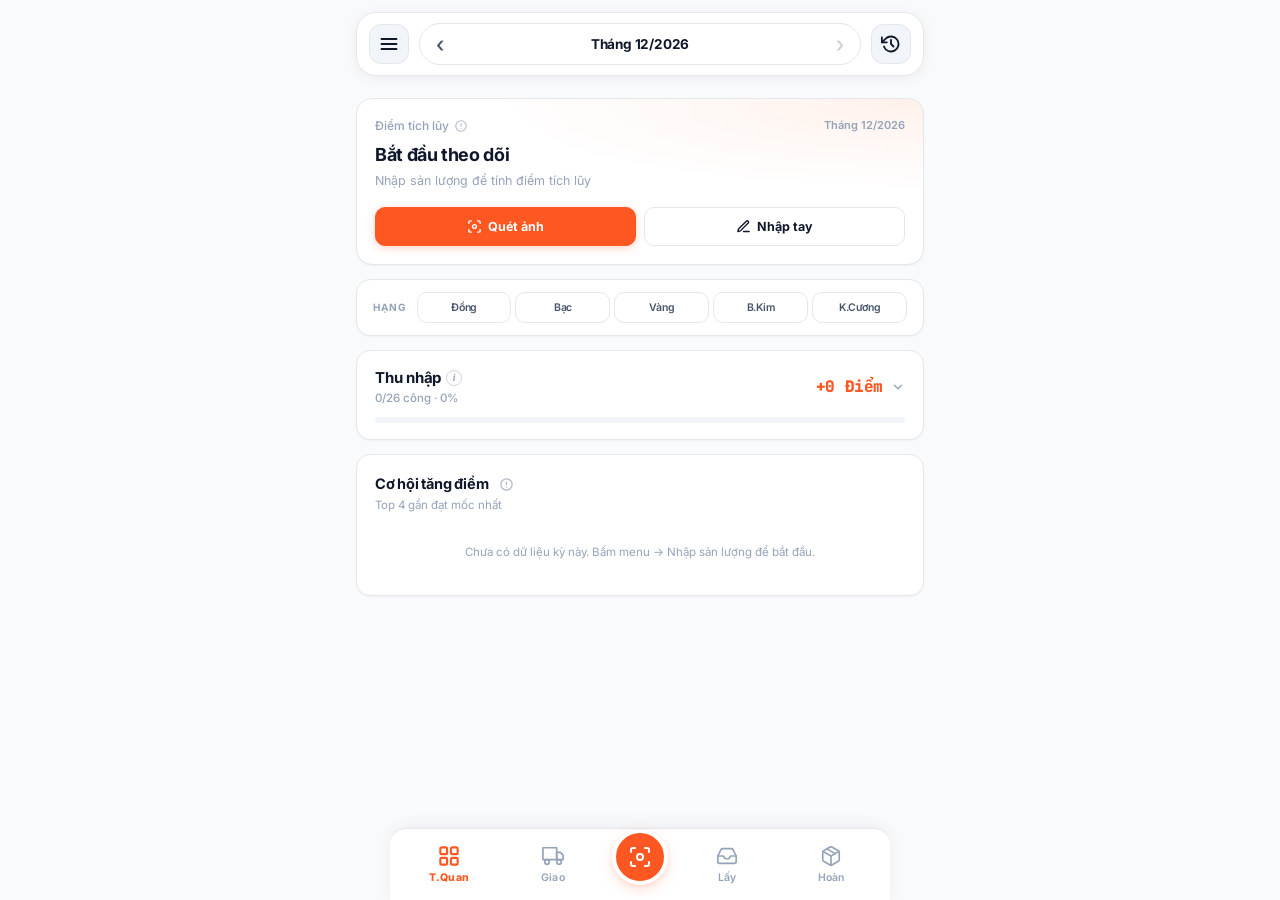
==== commit a29b5600: "Update index.html" ====
--- a/index.html
+++ b/index.html
@@ -4,6 +4,7 @@
 <meta charset="UTF-8">
 <meta name="viewport" content="width=device-width, initial-scale=1.0, maximum-scale=5.0, viewport-fit=cover">
 <meta name="apple-mobile-web-app-capable" content="yes">
+<meta name="mobile-web-app-capable" content="yes">
 <meta name="apple-mobile-web-app-status-bar-style" content="black-translucent">
 <meta name="theme-color" content="#f8fafc">
 <meta name="description" content="Theo dõi sản lượng giao/lấy/hoàn và tính điểm SPX">
--- a/css/style.css
+++ b/css/style.css
@@ -2582,4 +2582,559 @@
     animation: none !important;
   }
 }
-.undo-banner { display: none !important; }+.undo-banner { display: none !important; }
+/* =============================================================
+   FEE TABLE MODAL — Bảng phí dịch vụ
+   Thêm vào cuối style.css
+   ============================================================= */
+
+/* ---------- Icon ⓘ cạnh title card "Cơ hội tăng điểm" ---------- */
+.fee-info-btn {
+  display: inline-flex;
+  align-items: center;
+  justify-content: center;
+  width: 18px;
+  height: 18px;
+  border: none;
+  background: transparent;
+  color: var(--text-3);
+  cursor: pointer;
+  padding: 0;
+  margin-left: 6px;
+  border-radius: 50%;
+  transition: all 0.15s;
+  vertical-align: middle;
+  flex-shrink: 0;
+  opacity: 0.75;
+  transform: translateY(-1px);
+}
+.fee-info-btn svg { width: 15px; height: 15px; }
+.fee-info-btn:hover { color: var(--accent); opacity: 1; background: var(--accent-soft); }
+.fee-info-btn:active { transform: translateY(-1px) scale(0.9); }
+
+/* ---------- Modal box ---------- */
+.fee-table-modal-box {
+  max-height: 92vh;
+  padding: 0;
+  display: flex;
+  flex-direction: column;
+  overflow: hidden;
+}
+
+.fee-table-header {
+  padding: 16px 20px;
+  border-bottom: 1px solid var(--border);
+  display: flex;
+  justify-content: space-between;
+  align-items: center;
+  flex-shrink: 0;
+}
+.fee-table-title-wrap { display: flex; align-items: center; gap: 8px; }
+.fee-table-title-ico { font-size: 18px; line-height: 1; }
+.fee-table-title-wrap h3 {
+  font-size: 15px;
+  font-weight: 700;
+  color: var(--text-1);
+  letter-spacing: -0.015em;
+  margin: 0;
+}
+
+/* ---------- Mode switch (Bảng đầy đủ / Tra cứu) ---------- */
+.fee-mode-switch {
+  display: flex;
+  gap: 6px;
+  padding: 12px 20px 10px;
+  border-bottom: 1px solid var(--border);
+  background: var(--surface);
+  flex-shrink: 0;
+}
+.fee-mode-btn {
+  flex: 1;
+  padding: 9px 12px;
+  border: 1px solid var(--border);
+  background: var(--surface);
+  color: var(--text-2);
+  font-family: inherit;
+  font-size: 12.5px;
+  font-weight: 600;
+  border-radius: 9px;
+  cursor: pointer;
+  transition: all 0.15s;
+  white-space: nowrap;
+}
+.fee-mode-btn.active {
+  background: var(--accent);
+  border-color: var(--accent);
+  color: #fff;
+  font-weight: 700;
+  box-shadow: 0 2px 6px rgba(255, 87, 34, 0.25);
+}
+.fee-mode-btn:active { transform: scale(0.97); }
+
+/* ---------- Type tabs (Giao / Lấy / Hoàn) ---------- */
+.fee-type-tabs {
+  display: flex;
+  gap: 6px;
+  padding: 12px 20px;
+  border-bottom: 1px solid var(--border);
+  background: var(--surface);
+  flex-shrink: 0;
+}
+.fee-type-btn {
+  flex: 1;
+  padding: 9px 12px;
+  border: 1px solid var(--border);
+  background: var(--surface-2);
+  color: var(--text-2);
+  font-family: inherit;
+  font-size: 12.5px;
+  font-weight: 600;
+  border-radius: 8px;
+  cursor: pointer;
+  transition: all 0.15s;
+}
+.fee-type-btn.active.del  { background: var(--giao-soft); border-color: var(--giao-bd); color: var(--giao); font-weight: 700; }
+.fee-type-btn.active.pick { background: var(--lay-soft);  border-color: var(--lay-bd);  color: var(--lay);  font-weight: 700; }
+.fee-type-btn.active.ret  { background: var(--hoan-soft); border-color: var(--hoan-bd); color: var(--hoan); font-weight: 700; }
+.fee-type-btn:active { transform: scale(0.97); }
+
+/* ---------- Panels ---------- */
+.fee-panel {
+  flex: 1;
+  min-height: 0;
+  display: flex;
+  flex-direction: column;
+  overflow: hidden;
+}
+
+/* ---------- Search box (mode Bảng đầy đủ) ---------- */
+.fee-search-wrap {
+  display: flex;
+  align-items: center;
+  gap: 8px;
+  margin: 12px 20px 10px;
+  padding: 9px 12px;
+  background: var(--surface-2);
+  border: 1px solid var(--border);
+  border-radius: 10px;
+  flex-shrink: 0;
+}
+.fee-search-ico { font-size: 14px; line-height: 1; }
+.fee-search-input {
+  flex: 1;
+  min-width: 0;
+  border: none;
+  background: transparent;
+  color: var(--text-1);
+  font-family: 'JetBrains Mono', monospace;
+  font-size: 14px;
+  font-weight: 700;
+  outline: none;
+}
+.fee-search-input::placeholder {
+  color: var(--text-3);
+  font-weight: 500;
+  font-family: 'Inter', sans-serif;
+  font-size: 13px;
+}
+.fee-search-clear {
+  width: 22px;
+  height: 22px;
+  border: none;
+  background: var(--border);
+  border-radius: 50%;
+  color: var(--text-2);
+  font-size: 12px;
+  cursor: pointer;
+  padding: 0;
+  display: inline-flex;
+  align-items: center;
+  justify-content: center;
+  line-height: 1;
+  font-family: inherit;
+  transition: all 0.15s;
+  flex-shrink: 0;
+}
+.fee-search-clear:hover { background: var(--accent); color: #fff; }
+
+/* ---------- Table scroll wrapper ---------- */
+.fee-table-scroll {
+  flex: 1;
+  overflow: auto;
+  -webkit-overflow-scrolling: touch;
+  margin: 0 20px 20px;
+  border: 1px solid var(--border);
+  border-radius: 10px;
+  max-height: 58vh;
+  position: relative;
+}
+
+/* ---------- Table ---------- */
+.fee-table {
+  width: 100%;
+  border-collapse: separate;
+  border-spacing: 0;
+  font-size: 12px;
+  font-family: 'JetBrains Mono', monospace;
+}
+
+/* Header — sticky top + sticky left cho cột Số đơn */
+.fee-table thead th {
+  position: sticky;
+  top: 0;
+  z-index: 3;
+  background: var(--surface-2);
+  padding: 10px 8px;
+  text-align: right;
+  font-size: 10px;
+  font-weight: 700;
+  color: var(--text-2);
+  text-transform: uppercase;
+  letter-spacing: 0.4px;
+  border-bottom: 1px solid var(--border);
+  white-space: nowrap;
+  font-family: 'Inter', sans-serif;
+}
+.fee-table thead th:first-child {
+  left: 0;
+  z-index: 5;
+  text-align: left;
+  padding-left: 12px;
+  color: var(--accent);
+  border-right: 1px solid var(--border);
+  min-width: 84px;
+}
+
+/* Body — cột Số đơn sticky left */
+.fee-table tbody td {
+  padding: 9px 8px;
+  text-align: right;
+  border-bottom: 1px solid var(--border);
+  color: var(--text-1);
+  font-weight: 600;
+  white-space: nowrap;
+}
+.fee-table tbody td:first-child {
+  position: sticky;
+  left: 0;
+  z-index: 2;
+  background: var(--surface);
+  text-align: left;
+  padding-left: 12px;
+  font-weight: 800;
+  color: var(--accent);
+  border-right: 1px solid var(--border);
+  font-size: 11.5px;
+}
+.fee-table tbody tr:last-child td { border-bottom: none; }
+
+/* Row highlight khi search match */
+.fee-table tbody tr.fee-row-match td {
+  background: var(--accent-soft) !important;
+  color: var(--accent);
+  font-weight: 800;
+  box-shadow: inset 0 0 0 1px var(--accent-border);
+}
+.fee-table tbody tr.fee-row-match td:first-child {
+  background: var(--accent) !important;
+  color: #fff;
+  box-shadow: inset 0 0 0 1px var(--accent);
+}
+
+/* ---------- Calc: input số đơn 32px ---------- */
+.fee-calc-display-wrap {
+  padding: 20px 20px 14px;
+  text-align: center;
+  flex-shrink: 0;
+}
+.fee-calc-display-lbl {
+  display: block;
+  font-size: 11px;
+  font-weight: 700;
+  color: var(--text-3);
+  text-transform: uppercase;
+  letter-spacing: 1px;
+  margin-bottom: 6px;
+}
+.fee-calc-display-input {
+  display: block;
+  width: 100%;
+  border: 2px solid var(--border);
+  background: var(--surface-2);
+  border-radius: 12px;
+  padding: 10px;
+  font-family: 'JetBrains Mono', monospace;
+  font-size: 32px;
+  font-weight: 800;
+  color: var(--accent);
+  letter-spacing: -0.03em;
+  line-height: 1.1;
+  text-align: center;
+  outline: none;
+  cursor: text;
+  transition: border-color 0.15s, box-shadow 0.15s;
+  -webkit-appearance: none;
+  appearance: none;
+}
+.fee-calc-display-input:focus {
+  border-color: var(--accent);
+  box-shadow: 0 0 0 3px var(--accent-soft);
+}
+
+/* ---------- Slider ---------- */
+.fee-slider-wrap { padding: 0 20px 12px; flex-shrink: 0; }
+.fee-slider {
+  width: 100%;
+  height: 8px;
+  -webkit-appearance: none;
+  appearance: none;
+  background: linear-gradient(
+    to right,
+    var(--accent) 0%,
+    var(--accent-hover) 60%,
+    var(--surface-2) 60%,
+    var(--surface-2) 100%
+  );
+  border-radius: 999px;
+  outline: none;
+  cursor: pointer;
+  margin: 10px 0 8px;
+}
+.fee-slider::-webkit-slider-thumb {
+  -webkit-appearance: none;
+  appearance: none;
+  width: 24px;
+  height: 24px;
+  border-radius: 50%;
+  background: var(--accent);
+  border: 3px solid var(--surface);
+  box-shadow: 0 2px 8px rgba(255, 87, 34, 0.3);
+  cursor: pointer;
+  transition: transform 0.1s;
+}
+.fee-slider::-webkit-slider-thumb:active { transform: scale(1.15); }
+.fee-slider::-moz-range-thumb {
+  width: 24px;
+  height: 24px;
+  border-radius: 50%;
+  background: var(--accent);
+  border: 3px solid var(--surface);
+  box-shadow: 0 2px 8px rgba(255, 87, 34, 0.3);
+  cursor: pointer;
+}
+.fee-slider-ticks {
+  display: flex;
+  justify-content: space-between;
+  font-size: 10px;
+  color: var(--text-3);
+  font-weight: 600;
+  font-family: 'JetBrains Mono', monospace;
+  padding: 0 4px;
+}
+.fee-tick { text-align: center; }
+
+/* ---------- Adjust row (5 nút tinh chỉnh) ---------- */
+.fee-adjust-row {
+  display: grid;
+  grid-template-columns: 1fr 0.8fr 1.2fr 0.8fr 1fr;
+  gap: 6px;
+  padding: 14px 20px;
+  border-top: 1px solid var(--border);
+  border-bottom: 1px solid var(--border);
+  background: var(--surface-2);
+  align-items: stretch;
+  flex-shrink: 0;
+}
+.fee-adj-btn {
+  height: 44px;
+  padding: 0 8px;
+  border: 1px solid var(--border);
+  background: var(--surface);
+  color: var(--text-1);
+  font-family: 'JetBrains Mono', monospace;
+  font-size: 12px;
+  font-weight: 800;
+  border-radius: 8px;
+  cursor: pointer;
+  transition: background 0.1s, transform 0.1s, color 0.1s;
+  user-select: none;
+  -webkit-user-select: none;
+  touch-action: manipulation;
+  white-space: nowrap;
+  display: inline-flex;
+  align-items: center;
+  justify-content: center;
+}
+.fee-adj-btn:active {
+  background: var(--accent);
+  color: #fff;
+  border-color: var(--accent);
+  transform: scale(0.96);
+}
+.fee-adj-big { font-size: 11px; }
+.fee-adj-input {
+  width: 100%;
+  height: 44px;
+  padding: 0 8px;
+  border: 1px solid var(--border);
+  border-radius: 8px;
+  background: var(--surface);
+  color: var(--accent);
+  font-family: 'JetBrains Mono', monospace;
+  font-size: 14px;
+  font-weight: 800;
+  text-align: center;
+  outline: none;
+  letter-spacing: -0.02em;
+  transition: border-color 0.15s, box-shadow 0.15s;
+}
+.fee-adj-input:focus {
+  border-color: var(--accent);
+  box-shadow: 0 0 0 3px var(--accent-soft);
+}
+
+/* ---------- Result (default ẩn, JS toggle .fee-result-show) ---------- */
+.fee-result {
+  display: none;
+  padding: 14px 20px 20px;
+  overflow-y: auto;
+  flex: 1;
+  min-height: 0;
+}
+.fee-result.fee-result-show { display: block; }
+
+.fee-result-head {
+  font-size: 12.5px;
+  font-weight: 600;
+  color: var(--text-3);
+  margin-bottom: 10px;
+  padding-bottom: 8px;
+  border-bottom: 1px solid var(--border);
+}
+.fee-result-head b {
+  color: var(--accent);
+  font-weight: 800;
+}
+.fee-result-row {
+  display: flex;
+  justify-content: space-between;
+  align-items: center;
+  padding: 7px 0;
+  border-bottom: 1px dashed var(--border);
+  font-size: 12.5px;
+}
+.fee-result-lbl {
+  color: var(--text-2);
+  font-weight: 600;
+}
+.fee-result-val {
+  font-family: 'JetBrains Mono', monospace;
+  font-weight: 700;
+  color: var(--accent);
+  font-size: 13px;
+  letter-spacing: -0.02em;
+}
+.fee-result-total {
+  display: flex;
+  justify-content: space-between;
+  align-items: center;
+  margin-top: 10px;
+  padding: 12px 14px;
+  background: var(--accent-soft);
+  border: 1px solid var(--accent-border);
+  border-radius: 10px;
+}
+.fee-result-total-lbl {
+  font-size: 13px;
+  font-weight: 800;
+  color: var(--accent);
+  text-transform: uppercase;
+  letter-spacing: 0.5px;
+}
+.fee-result-total-val {
+  font-family: 'JetBrains Mono', monospace;
+  font-size: 16px;
+  font-weight: 800;
+  color: var(--accent);
+  letter-spacing: -0.03em;
+}
+
+/* ---------- Empty state (default ẩn, JS toggle .fee-empty-show) ---------- */
+.fee-empty {
+  display: none;
+  padding: 40px 20px;
+  text-align: center;
+  flex: 1;
+  flex-direction: column;
+  align-items: center;
+  justify-content: center;
+}
+.fee-empty.fee-empty-show { display: flex; }
+.fee-empty-ico {
+  font-size: 42px;
+  margin-bottom: 12px;
+  opacity: 0.5;
+  line-height: 1;
+}
+.fee-empty-txt {
+  font-size: 13px;
+  color: var(--text-3);
+  font-weight: 500;
+  line-height: 1.5;
+}
+
+/* ---------- Responsive mobile < 360px ---------- */
+@media (max-width: 360px) {
+  .fee-info-btn { width: 16px; height: 16px; margin-left: 5px; }
+  .fee-info-btn svg { width: 13px; height: 13px; }
+
+  .fee-table-header { padding: 14px 16px; }
+  .fee-table-title-ico { font-size: 16px; }
+  .fee-table-title-wrap h3 { font-size: 14px; }
+
+  .fee-mode-switch { padding: 10px 16px 8px; gap: 5px; }
+  .fee-mode-btn { padding: 8px 8px; font-size: 12px; }
+
+  .fee-type-tabs { padding: 10px 16px; gap: 5px; }
+  .fee-type-btn { padding: 8px 6px; font-size: 12px; }
+
+  .fee-search-wrap { margin: 10px 14px 8px; padding: 8px 10px; }
+  .fee-search-input { font-size: 13px; }
+
+  .fee-table-scroll { margin: 0 14px 14px; max-height: 52vh; }
+  .fee-table thead th { padding: 8px 5px; font-size: 9px; }
+  .fee-table thead th:first-child { padding-left: 10px; min-width: 70px; font-size: 9.5px; }
+  .fee-table tbody td { padding: 8px 5px; font-size: 11px; }
+  .fee-table tbody td:first-child { padding-left: 10px; font-size: 10.5px; }
+
+  .fee-calc-display-wrap { padding: 16px 14px 12px; }
+  .fee-calc-display-input { font-size: 28px; padding: 8px; border-radius: 10px; }
+
+  .fee-slider-wrap { padding: 0 14px 10px; }
+  .fee-slider::-webkit-slider-thumb { width: 22px; height: 22px; }
+  .fee-slider::-moz-range-thumb { width: 22px; height: 22px; }
+  .fee-slider-ticks { font-size: 9px; }
+
+  .fee-adjust-row { padding: 12px 14px; gap: 5px; }
+  .fee-adj-btn { height: 40px; padding: 0 5px; font-size: 11px; min-width: 36px; }
+  .fee-adj-big { font-size: 10px; padding: 0 4px; }
+  .fee-adj-input { height: 40px; font-size: 12px; padding: 0 4px; }
+
+  .fee-result { padding: 12px 14px 16px; }
+  .fee-result-row { font-size: 12px; }
+  .fee-result-val { font-size: 12.5px; }
+  .fee-result-total-val { font-size: 15px; }
+  .fee-result-total-lbl { font-size: 12px; }
+}
+
+/* ---------- Reduced motion ---------- */
+@media (prefers-reduced-motion: reduce) {
+  .fee-info-btn,
+  .fee-mode-btn,
+  .fee-type-btn,
+  .fee-adj-btn,
+  .fee-slider::-webkit-slider-thumb,
+  .fee-slider::-moz-range-thumb {
+    transition: none !important;
+  }
+}
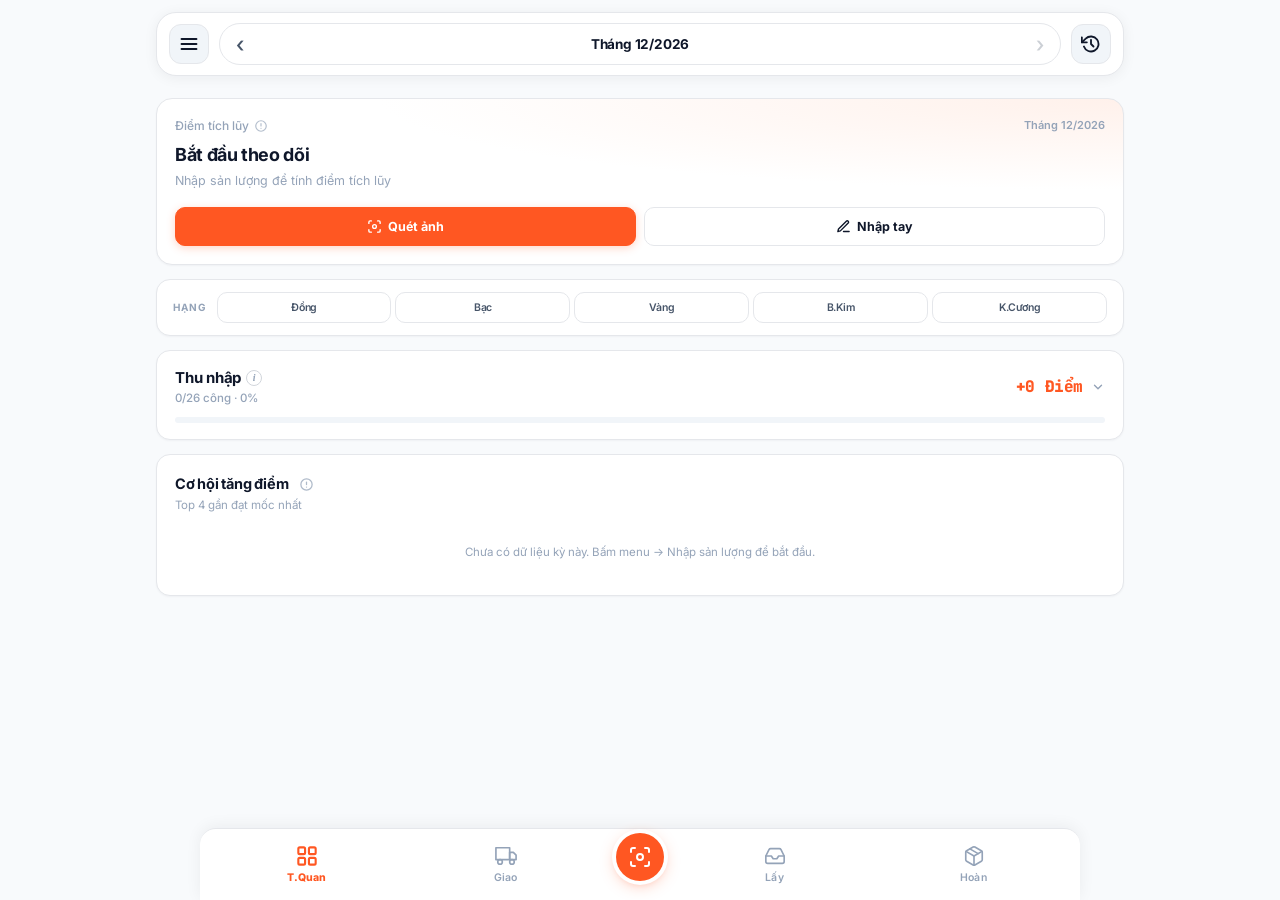
==== commit d8c40edb: "Update index.html" ====
--- a/index.html
+++ b/index.html
@@ -395,7 +395,6 @@
 
   </div>
 </div>
-
 <!-- ============================================================
      BOTTOM NAV
 ============================================================ -->
@@ -954,11 +953,10 @@
 </div>
 
 <!-- ============================================================
-     MODAL MỚI: BẢNG PHÍ DỊCH VỤ
+     MODAL: BẢNG PHÍ DỊCH VỤ (PLAN D — tối giản)
      - 2 mode: Bảng đầy đủ / Tra cứu
      - 3 type: Giao / Lấy / Hoàn
-     - Mode table: search + bảng 8 cột
-     - Mode calc: slider + 5 nút tinh chỉnh + kết quả 8 dải
+     - Mode calc: input to + 2 nút flanking (−10 / +10)
 ============================================================ -->
 <div class="modal-shade fee-table-modal" id="feeTableModal">
   <div class="modal-box fee-table-modal-box">
@@ -1014,11 +1012,11 @@
 
     </div>
 
-    <!-- ============ MODE: TRA CỨU ============ -->
+    <!-- ============ MODE: TRA CỨU (PLAN D — tối giản) ============ -->
     <div class="fee-panel fee-panel-calc" id="feePanelCalc" hidden>
 
-      <div class="fee-calc-display-wrap">
-        <label class="fee-calc-display-lbl" for="feeCalcDisplay">Số đơn</label>
+      <div class="fee-calc-row">
+        <button type="button" class="fee-adj-btn" data-delta="-10" title="Giảm 10">−10</button>
         <input
           type="text"
           inputmode="numeric"
@@ -1028,32 +1026,16 @@
           autocomplete="off"
           aria-label="Số đơn"
         />
-      </div>
-
-      <div class="fee-slider-wrap">
-        <input type="range" id="feeSlider" class="fee-slider" min="0" max="1000" step="1" value="0">
-        <div class="fee-slider-ticks" id="feeSliderTicks">
-          <span class="fee-tick">1</span>
-          <span class="fee-tick">100</span>
-          <span class="fee-tick">1k</span>
-          <span class="fee-tick">10k</span>
-          <span class="fee-tick" id="feeTickMax">50k</span>
-        </div>
-      </div>
-
-      <div class="fee-adjust-row">
-        <button type="button" class="fee-adj-btn fee-adj-big" data-delta="-10" title="−10">◄─10</button>
-        <button type="button" class="fee-adj-btn"             data-delta="-1"  title="−1">−1</button>
-        <input type="text" inputmode="numeric" class="fee-adj-input" id="feeAdjInput" value="0" autocomplete="off">
-        <button type="button" class="fee-adj-btn"             data-delta="1"   title="+1">+1</button>
-        <button type="button" class="fee-adj-btn fee-adj-big" data-delta="10"  title="+10">+10─►</button>
+        <button type="button" class="fee-adj-btn" data-delta="10" title="Tăng 10">+10</button>
       </div>
 
       <div class="fee-result" id="feeResult"></div>
 
       <div class="fee-empty" id="feeEmpty">
-        <div class="fee-empty-ico">🎚️</div>
-        <div class="fee-empty-txt">Chưa nhập số đơn<br>Kéo slider hoặc bấm +1 để bắt đầu</div>
+        <div class="fee-empty-txt">
+          Chưa nhập số đơn<br>
+          Gõ số hoặc bấm +10 để bắt đầu
+        </div>
       </div>
 
     </div>
--- a/css/style.css
+++ b/css/style.css
@@ -3137,4 +3137,158 @@
   .fee-slider::-moz-range-thumb {
     transition: none !important;
   }
+}
+/* =============================================================
+   RESPONSIVE — Tablet · Laptop · Landscape
+   Chỉ ADD rules cho màn hình lớn — mobile portrait giữ nguyên
+   ============================================================= */
+
+/* ---------- 1. dvh fallback (fix address bar mobile) ---------- */
+.modal-shade {
+  height: 100vh;
+  height: 100dvh;
+}
+
+/* ---------- 2. Tablet portrait+ (≥ 600px) ---------- */
+@media (min-width: 600px) {
+  .header-wrapper,
+  .layout-shell {
+    max-width: 720px;
+  }
+
+  .bottom-nav {
+    max-width: 640px;
+    border-radius: 16px 16px 0 0;
+  }
+
+  /* Modal: bottom sheet → centered */
+  .modal-shade {
+    align-items: center;
+    padding: 20px;
+  }
+
+  .modal-box {
+    max-width: 640px;
+    max-height: 85vh;
+    max-height: 85dvh;
+    border-radius: 20px;
+    border-bottom: 1px solid var(--border);
+    animation: modalPop 0.22s cubic-bezier(0.34, 1.56, 0.64, 1);
+  }
+
+  @keyframes modalPop {
+    from { transform: scale(0.94); opacity: 0; }
+    to   { transform: scale(1);    opacity: 1; }
+  }
+
+  .fee-table-modal-box {
+    max-width: 720px;
+    max-height: 90vh;
+    max-height: 90dvh;
+  }
+
+  /* Table dùng flex thay vì max-height cứng */
+  .fee-table-scroll {
+    max-height: none;
+    flex: 1;
+  }
+
+  .dialog-shade {
+    align-items: center;
+  }
+}
+
+/* ---------- 3. Tablet landscape / laptop nhỏ (≥ 900px) ---------- */
+@media (min-width: 900px) {
+  .header-wrapper,
+  .layout-shell {
+    max-width: 900px;
+  }
+
+  .bottom-nav          { max-width: 800px; }
+  .modal-box           { max-width: 800px; }
+  .fee-table-modal-box { max-width: 920px; }
+  .dialog-box          { max-width: 440px; }
+}
+
+/* ---------- 4. Desktop (≥ 1200px) ---------- */
+@media (min-width: 1200px) {
+  .header-wrapper,
+  .layout-shell {
+    max-width: 1000px;
+  }
+
+  .bottom-nav          { max-width: 880px; }
+  .fee-table-modal-box { max-width: 1000px; }
+}
+
+/* ---------- 5. Landscape mobile (xoay ngang, height ≤ 540px) ---------- */
+@media (orientation: landscape) and (max-height: 540px) {
+  /* Modal full screen */
+  .modal-shade {
+    align-items: stretch;
+    padding: 0;
+  }
+
+  .modal-box {
+    max-width: 100%;
+    width: 100%;
+    height: 100vh;
+    height: 100dvh;
+    max-height: 100vh;
+    max-height: 100dvh;
+    border-radius: 0;
+    border: none;
+    animation: none;
+  }
+
+  /* Header gọn */
+  .modal-box-head,
+  .fee-table-header {
+    padding: 10px 16px;
+  }
+
+  /* Tabs gọn */
+  .fee-mode-switch,
+  .fee-type-tabs,
+  .modal-tabs {
+    padding: 8px 16px;
+  }
+
+  /* Fee table scroll full */
+  .fee-table-scroll {
+    max-height: none;
+    flex: 1;
+  }
+
+  /* Calc mode compact */
+  .fee-calc-display-wrap  { padding: 12px 20px 10px; }
+  .fee-calc-display-input { font-size: 30px; padding: 10px; }
+  .fee-slider-wrap        { padding: 0 20px 8px; }
+  .fee-adjust-row         { padding: 10px 20px; }
+  .fee-adj-btn            { height: 42px; }
+
+  .dialog-box {
+    max-width: 460px;
+  }
+}
+
+/* ---------- 6. Landscape rất thấp (height ≤ 400px) ---------- */
+@media (orientation: landscape) and (max-height: 400px) {
+  .hero-value          { font-size: clamp(24px, 5vw, 32px); }
+  .hero-sm .hero-value { font-size: clamp(20px, 4vw, 26px); }
+
+  .fee-calc-display-input {
+    font-size: 26px;
+    padding: 8px;
+  }
+}
+
+/* ---------- 7. Ngăn iOS auto-zoom khi focus input ---------- */
+@media (hover: none) and (pointer: coarse) {
+  .input-control,
+  .fee-search-input,
+  .fee-adj-input {
+    font-size: 16px;
+  }
 }
